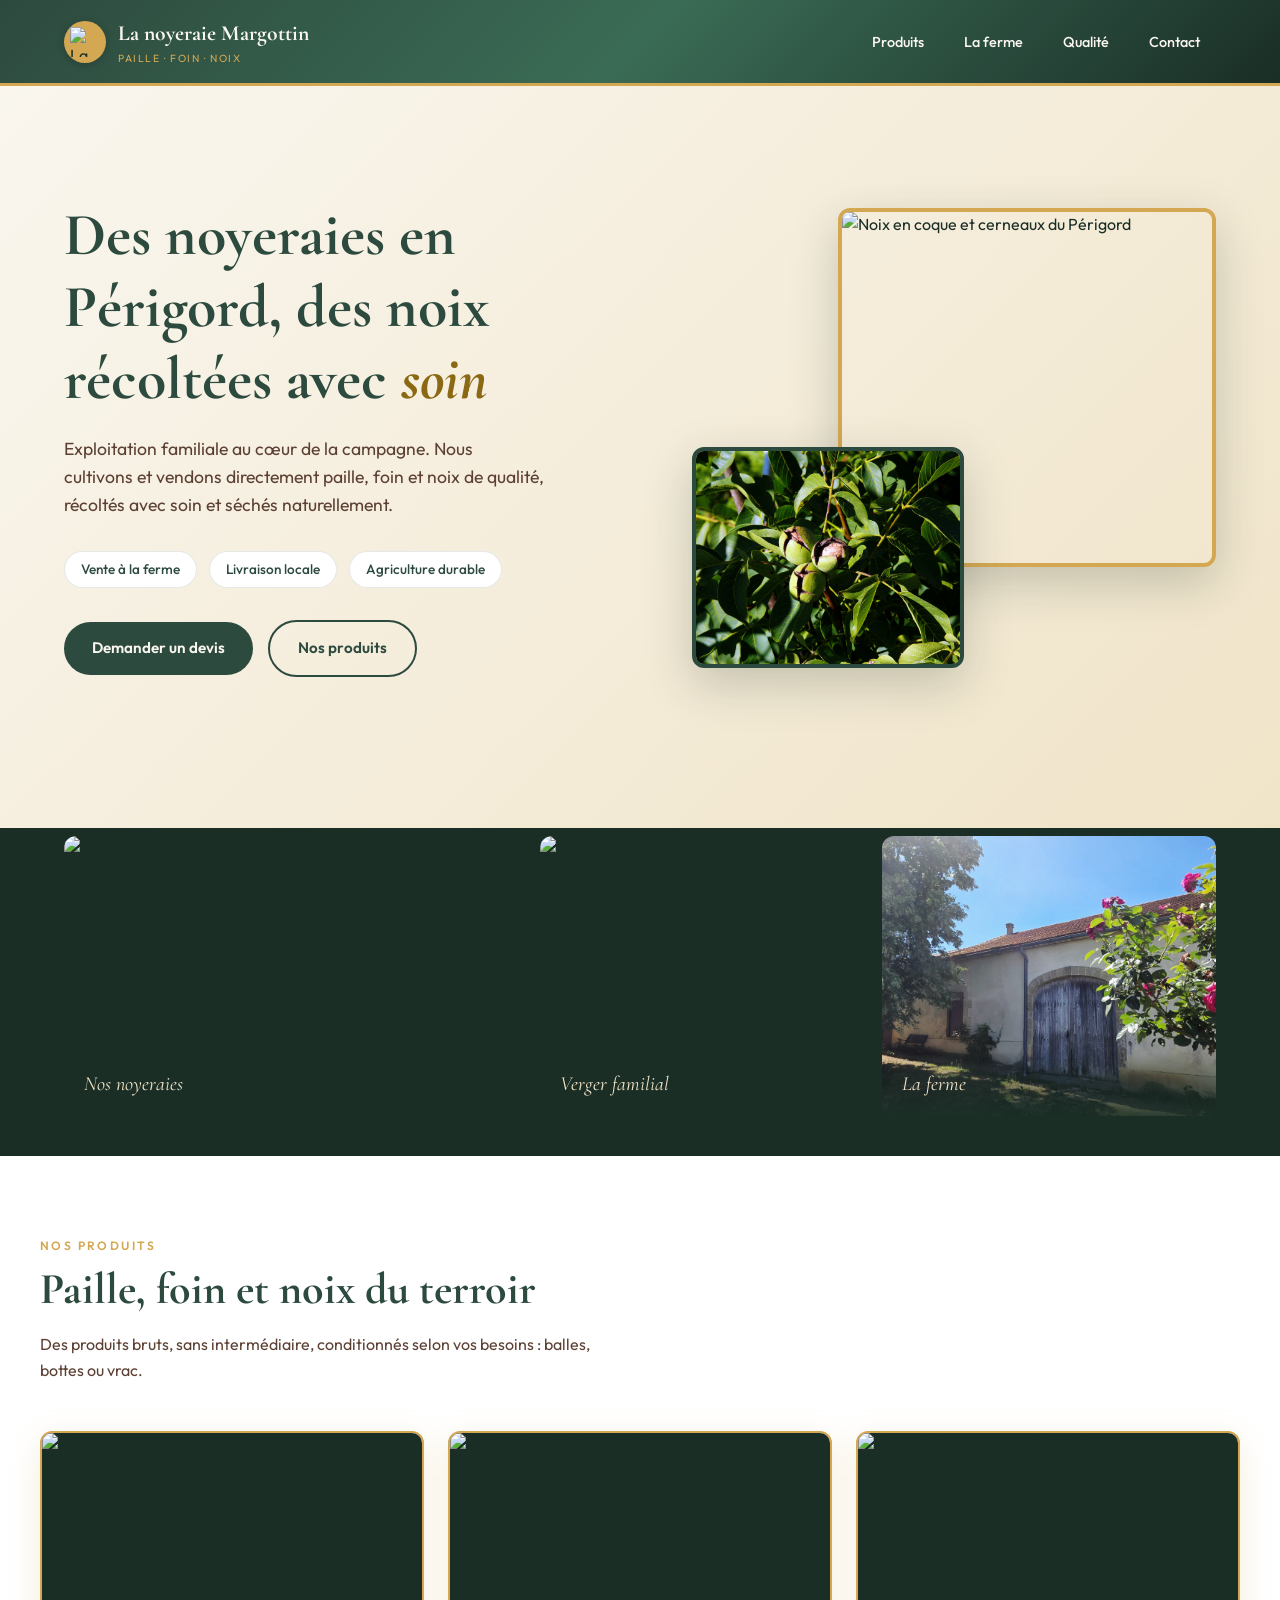
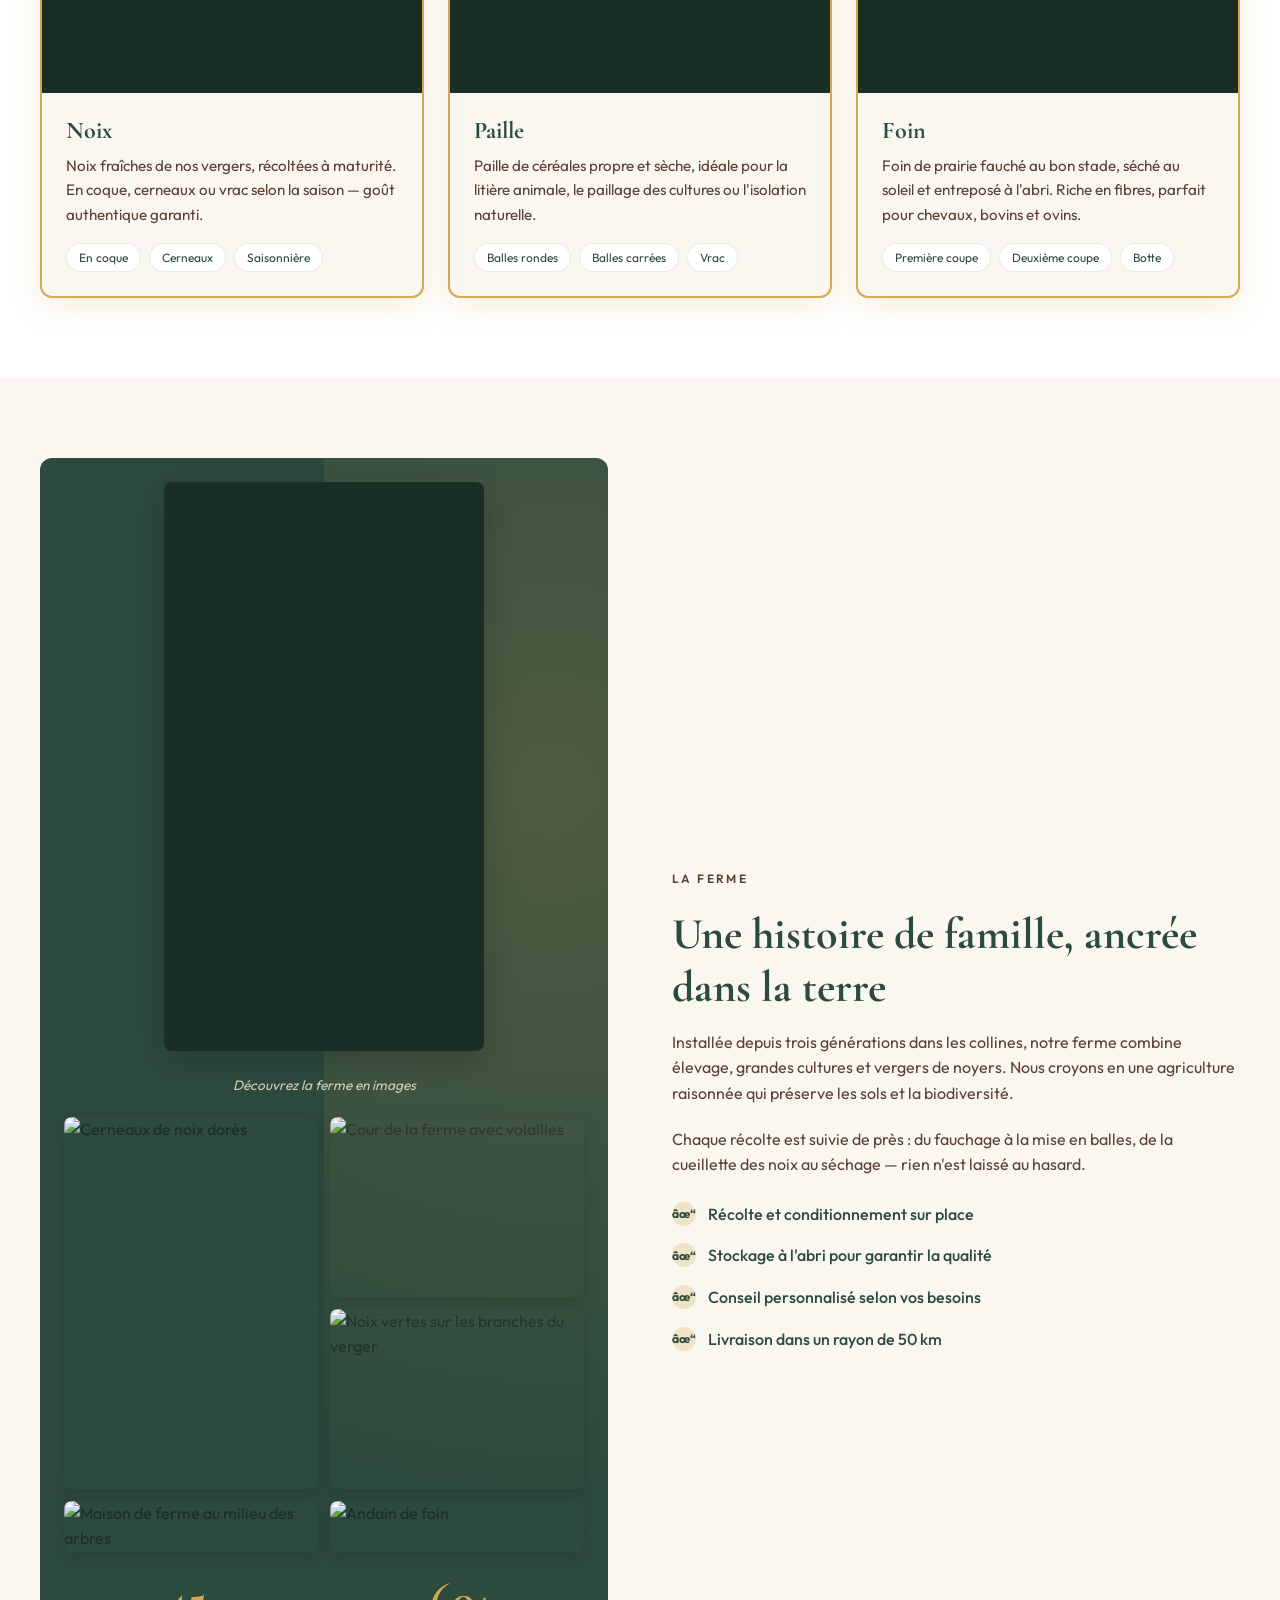
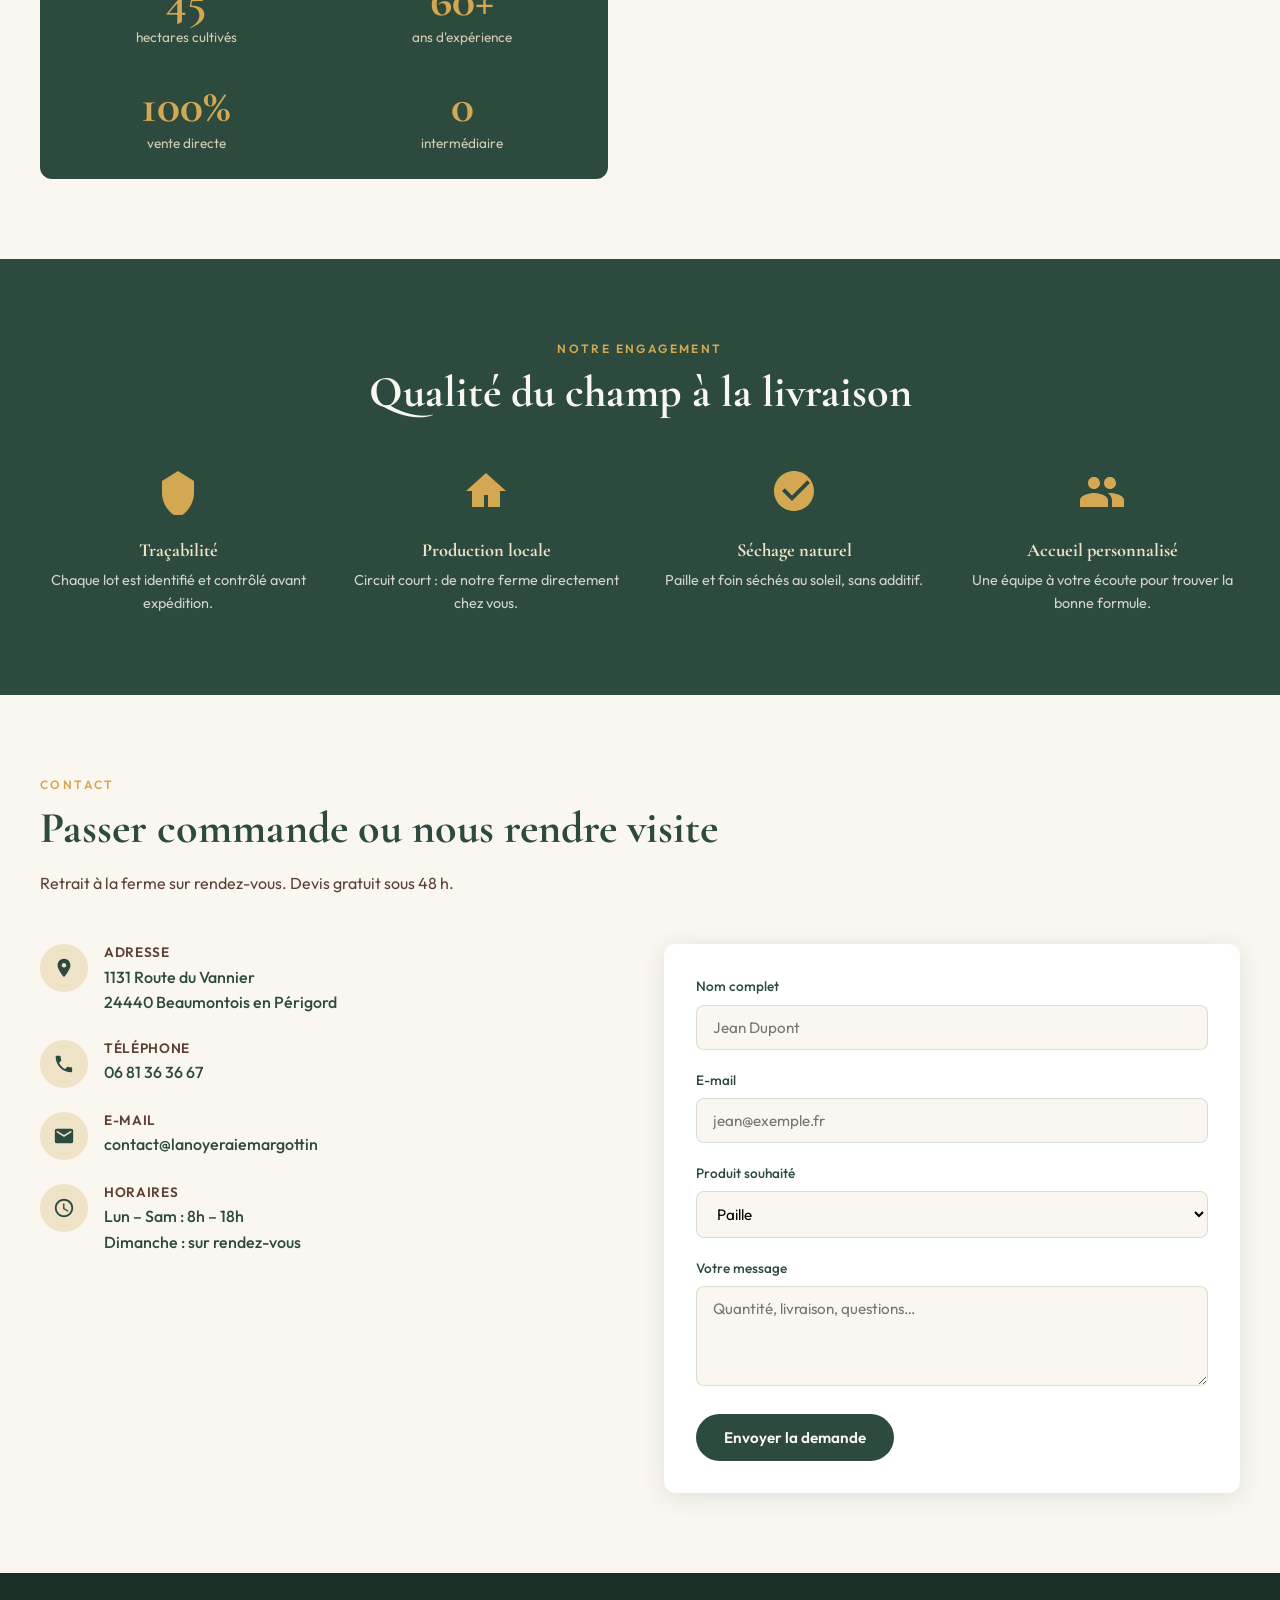
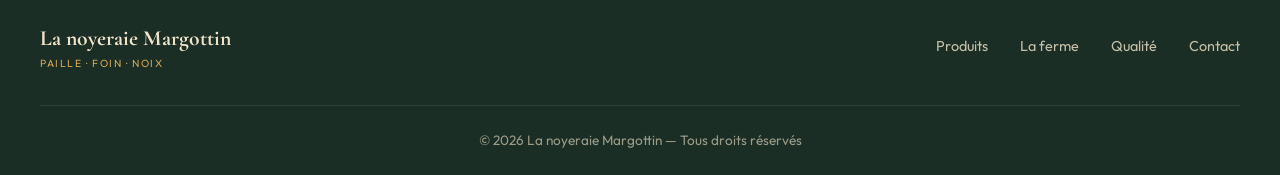
==== index.html @ 9896936b "Refactor image source paths in index.html Updated image source paths to remove 'image/' prefix." ====
<!DOCTYPE html>
<html lang="fr">
<head>
  <meta charset="UTF-8">
  <meta name="viewport" content="width=device-width, initial-scale=1.0">
  <meta name="description" content="La noyeraie Margottin — paille, foin et noix de qualité. Vente directe à la ferme, livraison possible.">
  <meta name="google-site-verification" content="3qFea09Dxal60jvv0fq0EySskuEB0Y3A4jam7zZIUs8" />
  <title>La noyeraie Margottin — Paille, Foin & Noix</title>
  <link rel="preconnect" href="https://fonts.googleapis.com">
  <link rel="preconnect" href="https://fonts.gstatic.com" crossorigin>
  <link href="https://fonts.googleapis.com/css2?family=Cormorant+Garamond:ital,wght@0,500;0,700;1,500&family=Outfit:wght@300;400;500;600&display=swap" rel="stylesheet">
  <link rel="stylesheet" href="styles.css">
</head>
<body>

  <header id="header">
    <div class="header-inner">
      <a href="#" class="logo">
        <div class="logo-icon">
          <img src="image/logo-icon.png" alt="La noyeraie Margottin" width="30" height="30">
        </div>
        <div class="logo-text">
          La noyeraie Margottin
          <span>Paille · Foin · Noix</span>
        </div>
      </a>
      <nav>
        <button class="nav-toggle" aria-label="Menu" id="navToggle">
          <span></span><span></span><span></span>
        </button>
        <ul id="navMenu">
          <li><a href="#produits">Produits</a></li>
          <li><a href="#ferme">La ferme</a></li>
          <li><a href="#qualite">Qualité</a></li>
          <li><a href="#contact">Contact</a></li>
        </ul>
      </nav>
    </div>
  </header>

  <section class="hero">
    <div class="hero-inner">
      <div class="hero-content">
        <h1>Des noyeraies en Périgord, des noix récoltées avec <em>soin</em></h1>
        <p>Exploitation familiale au cœur de la campagne. Nous cultivons et vendons directement paille, foin et noix de qualité, récoltés avec soin et séchés naturellement.</p>
        <div class="hero-badges">
          <span class="badge">Vente à la ferme</span>
          <span class="badge">Livraison locale</span>
          <span class="badge">Agriculture durable</span>
        </div>
        <div>
          <a href="#contact" class="btn btn-primary">Demander un devis</a>
          <a href="#produits" class="btn btn-outline">Nos produits</a>
        </div>
      </div>
      <div class="hero-photos">
        <figure class="hero-photo hero-photo-main">
          <img src="image/noix 2.jpg" alt="Noix en coque et cerneaux du Périgord">
        </figure>
        <figure class="hero-photo hero-photo-secondary">
          <img src="arbre noyer.jpg" alt="Noix mûrissant sur le noyer">
        </figure>
      </div>
    </div>
  </section>

  <section class="showcase-band" aria-label="Aperçu de la ferme">
    <div class="showcase-inner">
      <figure class="showcase-item showcase-item--large">
        <img src="Noyeraie.jpg" alt="Rangées de noyers en plein soleil" loading="lazy">
        <figcaption>Nos noyeraies</figcaption>
      </figure>
      <figure class="showcase-item">
        <img src="image/arbre noyer 2.jpg" alt="Noix vertes sur les branches" loading="lazy">
        <figcaption>Verger familial</figcaption>
      </figure>
      <figure class="showcase-item">
        <img src="ferme1.jpg" alt="Bâtiment de la ferme avec rosiers" loading="lazy">
        <figcaption>La ferme</figcaption>
      </figure>
    </div>
  </section>

  <section class="products" id="produits">
    <div class="section-inner">
      <p class="section-label">Nos produits</p>
      <h2 class="section-title">Paille, foin et noix du terroir</h2>
      <p class="section-desc">Des produits bruts, sans intermédiaire, conditionnés selon vos besoins : balles, bottes ou vrac.</p>

      <div class="products-grid">
        <article class="product-card">
          <div class="product-img noix">
            <img src="image/noix 2.jpg" alt="Noix en coque et cerneaux frais">
          </div>
          <div class="product-body">
            <h3>Noix</h3>
            <p>Noix fraîches de nos vergers, récoltées à maturité. En coque, cerneaux ou vrac selon la saison — goût authentique garanti.</p>
            <div class="product-tags">
              <span>En coque</span>
              <span>Cerneaux</span>
              <span>Saisonnière</span>
            </div>
          </div>
        </article>

        <article class="product-card">
          <div class="product-img paille">
            <img src="image/Paille.jpg" alt="Balles de paille de qualité">
          </div>
          <div class="product-body">
            <h3>Paille</h3>
            <p>Paille de céréales propre et sèche, idéale pour la litière animale, le paillage des cultures ou l'isolation naturelle.</p>
            <div class="product-tags">
              <span>Balles rondes</span>
              <span>Balles carrées</span>
              <span>Vrac</span>
            </div>
          </div>
        </article>

        <article class="product-card">
          <div class="product-img foin">
            <img src="image/Foin.jpg" alt="Botte de foin entreposée à la ferme">
          </div>
          <div class="product-body">
            <h3>Foin</h3>
            <p>Foin de prairie fauché au bon stade, séché au soleil et entreposé à l'abri. Riche en fibres, parfait pour chevaux, bovins et ovins.</p>
            <div class="product-tags">
              <span>Première coupe</span>
              <span>Deuxième coupe</span>
              <span>Botte</span>
            </div>
          </div>
        </article>
      </div>
    </div>
  </section>

  <section id="ferme">
    <div class="section-inner">
      <div class="about-grid">
        <div class="about-visual">
          <div class="video-container video-container--short">
            <iframe src="https://www.youtube.com/embed/3t5bYQdpp4o"
              title="La noyeraie Margottin — vidéo de la ferme"
              allow="accelerometer; autoplay; clipboard-write; encrypted-media; gyroscope; picture-in-picture; web-share"
              referrerpolicy="strict-origin-when-cross-origin"
              allowfullscreen></iframe>
          </div>
          <p class="video-caption">Découvrez la ferme en images</p>
          <div class="photo-gallery">
            <img src="image/noix.jpg" alt="Cerneaux de noix dorés" loading="lazy">
            <img src="image/ferme.jpg" alt="Cour de la ferme avec volailles" loading="lazy">
            <img src="image/arbre noyer 2.jpg" alt="Noix vertes sur les branches du verger" loading="lazy">
            <img src="image/ferme3.jpg" alt="Maison de ferme au milieu des arbres" loading="lazy">
            <img src="image/andain foin.jpg" alt="Andain de foin" loading="lazy">
          </div>
          <div class="about-stats">
            <div class="stat">
              <strong>45</strong>
              <span>hectares cultivés</span>
            </div>
            <div class="stat">
              <strong>60+</strong>
              <span>ans d'expérience</span>
            </div>
            <div class="stat">
              <strong>100%</strong>
              <span>vente directe</span>
            </div>
            <div class="stat">
              <strong>0</strong>
              <span>intermédiaire</span>
            </div>
          </div>
        </div>
        <div class="about-text">
          <p class="section-label">La ferme</p>
          <h2 class="section-title">Une histoire de famille, ancrée dans la terre</h2>
          <p>Installée depuis trois générations dans les collines, notre ferme combine élevage, grandes cultures et vergers de noyers. Nous croyons en une agriculture raisonnée qui préserve les sols et la biodiversité.</p>
          <p>Chaque récolte est suivie de près : du fauchage à la mise en balles, de la cueillette des noix au séchage — rien n'est laissé au hasard.</p>
          <ul class="about-list">
            <li>Récolte et conditionnement sur place</li>
            <li>Stockage à l'abri pour garantir la qualité</li>
            <li>Conseil personnalisé selon vos besoins</li>
            <li>Livraison dans un rayon de 50 km</li>
          </ul>
        </div>
      </div>
    </div>
  </section>

  <section class="quality" id="qualite">
    <div class="section-inner">
      <p class="section-label">Notre engagement</p>
      <h2 class="section-title">Qualité du champ à la livraison</h2>
      <div class="quality-grid">
        <div class="quality-item">
          <svg viewBox="0 0 24 24"><path d="M12 2L4 7v6c0 5.5 3.8 10.7 8 12 4.2-1.3 8-6.5 8-12V7l-8-5z"/></svg>
          <h3>Traçabilité</h3>
          <p>Chaque lot est identifié et contrôlé avant expédition.</p>
        </div>
        <div class="quality-item">
          <svg viewBox="0 0 24 24"><path d="M12 3L2 12h3v8h6v-6h2v6h6v-8h3L12 3z"/></svg>
          <h3>Production locale</h3>
          <p>Circuit court : de notre ferme directement chez vous.</p>
        </div>
        <div class="quality-item">
          <svg viewBox="0 0 24 24"><path d="M12 2C6.5 2 2 6.5 2 12s4.5 10 10 10 10-4.5 10-10S17.5 2 12 2zm-1 15l-5-5 1.4-1.4L11 14.2l7.6-7.6L20 8l-9 9z"/></svg>
          <h3>Séchage naturel</h3>
          <p>Paille et foin séchés au soleil, sans additif.</p>
        </div>
        <div class="quality-item">
          <svg viewBox="0 0 24 24"><path d="M16 11c1.7 0 3-1.3 3-3S17.7 5 16 5s-3 1.3-3 3 1.3 3 3 3zm-8 0c1.7 0 3-1.3 3-3S9.7 5 8 5 5 6.3 5 8s1.3 3 3 3zm0 2c-2.3 0-7 1.2-7 3.5V20h14v-3.5C15 14.2 10.3 13 8 13zm8 0c-.3 0-.6 0-1 .1 1.2.9 2 2.1 2 3.4V20h6v-3.5C23 14.2 18.7 13 16 13z"/></svg>
          <h3>Accueil personnalisé</h3>
          <p>Une équipe à votre écoute pour trouver la bonne formule.</p>
        </div>
      </div>
    </div>
  </section>

  <section id="contact">
    <div class="section-inner">
      <p class="section-label">Contact</p>
      <h2 class="section-title">Passer commande ou nous rendre visite</h2>
      <p class="section-desc">Retrait à la ferme sur rendez-vous. Devis gratuit sous 48 h.</p>

      <div class="contact-grid">
        <div class="contact-info">
          <div class="contact-item">
            <div class="contact-icon">
              <svg viewBox="0 0 24 24"><path d="M12 2C8.1 2 5 5.1 5 9c0 5.2 7 13 7 13s7-7.8 7-13c0-3.9-3.1-7-7-7zm0 9.5c-1.4 0-2.5-1.1-2.5-2.5S10.6 6.5 12 6.5s2.5 1.1 2.5 2.5S13.4 11.5 12 11.5z"/></svg>
            </div>
            <div>
              <h3>Adresse</h3>
              <p>1131 Route du Vannier<br>24440 Beaumontois en Périgord</p>
            </div>
          </div>
          <div class="contact-item">
            <div class="contact-icon">
              <svg viewBox="0 0 24 24"><path d="M6.6 10.8c1.4 2.8 3.8 5.1 6.6 6.6l2.2-2.2c.3-.3.7-.4 1-.2 1.1.4 2.3.6 3.5.6.6 0 1 .4 1 1V20c0 .6-.4 1-1 1-9.4 0-17-7.6-17-17 0-.6.4-1 1-1h3.5c.6 0 1 .4 1 1 0 1.2.2 2.4.6 3.5.1.3 0 .7-.2 1L6.6 10.8z"/></svg>
            </div>
            <div>
              <h3>Téléphone</h3>
              <p><a href="tel:0681363667">06 81 36 36 67</a></p>
            </div>
          </div>
          <div class="contact-item">
            <div class="contact-icon">
              <svg viewBox="0 0 24 24"><path d="M20 4H4c-1.1 0-2 .9-2 2v12c0 1.1.9 2 2 2h16c1.1 0 2-.9 2-2V6c0-1.1-.9-2-2-2zm0 4l-8 5-8-5V6l8 5 8-5v2z"/></svg>
            </div>
            <div>
              <h3>E-mail</h3>
              <p><a href="mailto:contact@lanoyeraiemargottin">contact@lanoyeraiemargottin</a></p>
            </div>
          </div>
          <div class="contact-item">
            <div class="contact-icon">
              <svg viewBox="0 0 24 24"><path d="M11.99 2C6.47 2 2 6.48 2 12s4.47 10 9.99 10C17.52 22 22 17.52 22 12S17.52 2 11.99 2zM12 20c-4.42 0-8-3.58-8-8s3.58-8 8-8 8 3.58 8 8-3.58 8-8 8zm.5-13H11v6l5.2 3.2.8-1.3-4.5-2.7V7z"/></svg>
            </div>
            <div>
              <h3>Horaires</h3>
              <p>Lun – Sam : 8h – 18h<br>Dimanche : sur rendez-vous</p>
            </div>
          </div>
        </div>

        <form class="contact-form" id="contactForm">
          <div class="form-group">
            <label for="name">Nom complet</label>
            <input type="text" id="name" name="name" required placeholder="Jean Dupont">
          </div>
          <div class="form-group">
            <label for="email">E-mail</label>
            <input type="email" id="email" name="email" required placeholder="jean@exemple.fr">
          </div>
          <div class="form-group">
            <label for="product">Produit souhaité</label>
            <select id="product" name="product">
              <option value="paille">Paille</option>
              <option value="foin">Foin</option>
              <option value="noix">Noix</option>
              <option value="mixte">Plusieurs produits</option>
            </select>
          </div>
          <div class="form-group">
            <label for="message">Votre message</label>
            <textarea id="message" name="message" required placeholder="Quantité, livraison, questions…"></textarea>
          </div>
          <button type="submit" class="btn btn-primary">Envoyer la demande</button>
        </form>
      </div>
    </div>
  </section>

  <footer>
    <div class="footer-inner">
      <div class="footer-brand">
        <div class="logo-text">
          La noyeraie Margottin
          <span>Paille · Foin · Noix</span>
        </div>
      </div>
      <div class="footer-links">
        <a href="#produits">Produits</a>
        <a href="#ferme">La ferme</a>
        <a href="#qualite">Qualité</a>
        <a href="#contact">Contact</a>
      </div>
    </div>
    <div class="footer-bottom">
      © 2026 La noyeraie Margottin — Tous droits réservés
    </div>
  </footer>

  <script src="java.js"></script>
</body>
</html>
---- styles.css ----
﻿:root {
  --wheat: #d4a853;
  --wheat-light: #f0e4c8;
  --forest: #2d4a3e;
  --forest-dark: #1a2e26;
  --cream: #faf7f0;
  --brown: #5c4033;
  --brown-light: #8b6914;
  --white: #ffffff;
  --shadow: 0 4px 24px rgba(45, 74, 62, 0.12);
  --radius: 12px;
}

*, *::before, *::after {
  box-sizing: border-box;
  margin: 0;
  padding: 0;
}

html {
  scroll-behavior: smooth;
}

body {
  font-family: 'Outfit', sans-serif;
  font-weight: 400;
  color: var(--forest-dark);
  background: var(--cream);
  line-height: 1.6;
}

h1, h2, h3 {
  font-family: 'Cormorant Garamond', serif;
  font-weight: 700;
  line-height: 1.2;
}

a {
  color: inherit;
  text-decoration: none;
}

img {
  max-width: 100%;
  display: block;
}

/* Header */
header {
  position: fixed;
  top: 0;
  left: 0;
  right: 0;
  z-index: 100;
  background: linear-gradient(135deg, var(--forest) 0%, #3a6b55 50%, var(--forest-dark) 100%);
  border-bottom: 3px solid var(--wheat);
  transition: box-shadow 0.3s;
}

header.scrolled {
  box-shadow: 0 4px 24px rgba(0, 0, 0, 0.25);
}

.header-inner {
  max-width: 1200px;
  margin: 0 auto;
  padding: 1rem 1.5rem;
  display: flex;
  align-items: center;
  justify-content: space-between;
}

.logo {
  display: flex;
  align-items: center;
  gap: 0.75rem;
}

.logo-icon {
  width: 42px;
  height: 42px;
  background: var(--wheat);
  border-radius: 50%;
  display: flex;
  align-items: center;
  justify-content: center;
  box-shadow: 0 2px 8px rgba(0, 0, 0, 0.2);
}

.logo-icon img {
  width: 30px;
  height: 30px;
  object-fit: contain;
  object-position: center;
  display: block;
  margin: 0 auto;
}

.logo-text {
  font-family: 'Cormorant Garamond', serif;
  font-size: 1.35rem;
  font-weight: 700;
  color: var(--cream);
}

.logo-text span {
  display: block;
  font-family: 'Outfit', sans-serif;
  font-size: 0.65rem;
  font-weight: 400;
  letter-spacing: 0.15em;
  text-transform: uppercase;
  color: var(--wheat);
}

nav ul {
  display: flex;
  list-style: none;
  gap: 0.5rem;
}

nav a {
  font-size: 0.9rem;
  font-weight: 500;
  color: var(--cream);
  padding: 0.5rem 1rem;
  border-radius: 100px;
  transition: background 0.2s, color 0.2s;
}

nav a:hover {
  background: rgba(212, 168, 83, 0.25);
  color: var(--wheat-light);
}

.nav-toggle {
  display: none;
  background: none;
  border: none;
  cursor: pointer;
  padding: 0.5rem;
}

.nav-toggle span {
  display: block;
  width: 24px;
  height: 2px;
  background: var(--wheat-light);
  margin: 5px 0;
  transition: 0.3s;
}

/* Hero */
.hero {
  position: relative;
  min-height: 92vh;
  display: flex;
  align-items: center;
  background: linear-gradient(135deg, var(--cream) 0%, var(--wheat-light) 100%);
}

.hero-inner {
  position: relative;
  z-index: 1;
  width: 100%;
  max-width: 1200px;
  margin: 0 auto;
  padding: 7rem 1.5rem 4rem;
  display: grid;
  grid-template-columns: 1.05fr 0.95fr;
  gap: 3rem;
  align-items: center;
}

.hero-content h1 {
  font-size: clamp(2.5rem, 5vw, 3.75rem);
  color: var(--forest);
  margin-bottom: 1.25rem;
}

.hero-content h1 em {
  font-style: italic;
  color: var(--brown-light);
}

.hero-content p {
  font-size: 1.1rem;
  color: var(--brown);
  max-width: 480px;
  margin-bottom: 2rem;
}

.hero-badges {
  display: flex;
  flex-wrap: wrap;
  gap: 0.75rem;
  margin-bottom: 2rem;
}

.badge {
  background: var(--white);
  border: 1px solid rgba(45, 74, 62, 0.12);
  padding: 0.4rem 1rem;
  border-radius: 100px;
  font-size: 0.85rem;
  font-weight: 500;
  color: var(--forest);
}

.btn {
  display: inline-flex;
  align-items: center;
  gap: 0.5rem;
  padding: 0.9rem 1.75rem;
  border-radius: 100px;
  font-family: 'Outfit', sans-serif;
  font-size: 0.95rem;
  font-weight: 600;
  cursor: pointer;
  border: none;
  transition: transform 0.2s, box-shadow 0.2s;
}

.btn-primary {
  background: var(--forest);
  color: var(--cream);
}

.btn-primary:hover {
  transform: translateY(-2px);
  box-shadow: 0 8px 24px rgba(45, 74, 62, 0.25);
}

.btn-outline {
  background: transparent;
  color: var(--forest);
  border: 2px solid var(--forest);
  margin-left: 0.75rem;
}

.btn-outline:hover {
  background: var(--forest);
  color: var(--cream);
}

.hero-photos {
  position: relative;
  height: 460px;
}

.hero-photo {
  position: absolute;
  margin: 0;
  border-radius: var(--radius);
  overflow: hidden;
  box-shadow: 0 16px 48px rgba(26, 46, 38, 0.22);
}

.hero-photo img {
  width: 100%;
  height: 100%;
  object-fit: cover;
  display: block;
}

.hero-photo-main {
  width: 72%;
  height: 78%;
  top: 0;
  right: 0;
  border: 4px solid var(--wheat);
}

.hero-photo-secondary {
  width: 52%;
  height: 48%;
  bottom: 0;
  left: 0;
  border: 4px solid var(--forest);
}

/* Showcase band */
.showcase-band {
  background: var(--forest-dark);
  padding: 0;
}

.showcase-inner {
  max-width: 1200px;
  margin: 0 auto;
  display: grid;
  grid-template-columns: 1.4fr 1fr 1fr;
  gap: 0.5rem;
  padding: 0.5rem 1.5rem 2.5rem;
}

.showcase-item {
  position: relative;
  margin: 0;
  border-radius: var(--radius);
  overflow: hidden;
  min-height: 220px;
}

.showcase-item img {
  width: 100%;
  height: 100%;
  min-height: 220px;
  object-fit: cover;
  display: block;
  transition: transform 0.5s;
}

.showcase-item:hover img {
  transform: scale(1.06);
}

.showcase-item figcaption {
  position: absolute;
  left: 0;
  right: 0;
  bottom: 0;
  padding: 1rem 1.25rem;
  background: linear-gradient(to top, rgba(26, 46, 38, 0.9), transparent);
  color: var(--wheat-light);
  font-family: 'Cormorant Garamond', serif;
  font-size: 1.25rem;
  font-style: italic;
}

.showcase-item--large {
  min-height: 280px;
}

.showcase-item--large img {
  min-height: 280px;
}

/* Sections */
section {
  padding: 5rem 1.5rem;
}

.section-inner {
  max-width: 1200px;
  margin: 0 auto;
}

.section-label {
  font-size: 0.75rem;
  font-weight: 600;
  letter-spacing: 0.2em;
  text-transform: uppercase;
  color: var(--wheat);
  margin-bottom: 0.5rem;
}

.section-title {
  font-size: clamp(2rem, 4vw, 2.75rem);
  color: var(--forest);
  margin-bottom: 1rem;
}

.section-desc {
  color: var(--brown);
  max-width: 560px;
  margin-bottom: 3rem;
}

/* Products */
.products {
  background: var(--white);
}

.products-grid {
  display: grid;
  grid-template-columns: repeat(3, 1fr);
  gap: 1.5rem;
}

.product-card {
  background: var(--cream);
  border-radius: var(--radius);
  overflow: hidden;
  transition: transform 0.3s, box-shadow 0.3s;
  border: 2px solid var(--wheat);
  box-shadow: 0 8px 32px rgba(212, 168, 83, 0.2);
  display: flex;
  flex-direction: column;
}

.product-card:hover {
  transform: translateY(-6px);
  box-shadow: 0 12px 36px rgba(212, 168, 83, 0.28);
}

.product-img {
  height: 260px;
  flex-shrink: 0;
  position: relative;
  overflow: hidden;
  background: var(--forest-dark);
}

.product-img img {
  width: 100%;
  height: 100%;
  object-fit: cover;
  transition: transform 0.4s;
}

.product-card:hover .product-img img {
  transform: scale(1.06);
}

.product-img.noix img {
  object-position: center;
}

.product-body {
  padding: 1.5rem;
  flex: 1;
  display: flex;
  flex-direction: column;
}

.product-body h3 {
  font-size: 1.5rem;
  color: var(--forest);
  margin-bottom: 0.5rem;
}

.product-body p {
  font-size: 0.95rem;
  color: var(--brown);
  margin-bottom: 1rem;
  flex: 1;
}

.product-tags {
  display: flex;
  flex-wrap: wrap;
  gap: 0.5rem;
  margin-top: auto;
}

.product-tags span {
  font-size: 0.75rem;
  background: var(--white);
  padding: 0.25rem 0.75rem;
  border-radius: 100px;
  color: var(--forest);
  border: 1px solid rgba(45, 74, 62, 0.1);
}

/* About */
.about-grid {
  display: grid;
  grid-template-columns: 1fr 1fr;
  gap: 4rem;
  align-items: center;
}

.about-visual {
  background: var(--forest);
  border-radius: var(--radius);
  padding: 1.5rem;
  position: relative;
  overflow: hidden;
}

.video-container {
  position: relative;
  border-radius: calc(var(--radius) - 4px);
  overflow: hidden;
  aspect-ratio: 16 / 9;
  background: var(--forest-dark);
  margin-bottom: 1.5rem;
  box-shadow: 0 8px 32px rgba(0, 0, 0, 0.2);
}

.video-container--short {
  aspect-ratio: 9 / 16;
  max-width: 320px;
  margin-left: auto;
  margin-right: auto;
}

.video-container video,
.video-container iframe {
  width: 100%;
  height: 100%;
  display: block;
  border: none;
  object-fit: cover;
}

.video-caption {
  font-size: 0.85rem;
  color: var(--wheat-light);
  opacity: 0.85;
  text-align: center;
  margin-bottom: 1.25rem;
  font-style: italic;
}

.photo-gallery {
  display: grid;
  grid-template-columns: repeat(2, 1fr);
  grid-template-rows: 180px 180px;
  gap: 0.75rem;
  margin-bottom: 1.5rem;
}

.photo-gallery img {
  width: 100%;
  height: 100%;
  object-fit: cover;
  border-radius: calc(var(--radius) - 4px);
  box-shadow: 0 4px 16px rgba(0, 0, 0, 0.15);
  transition: transform 0.4s, box-shadow 0.4s;
}

.photo-gallery img:hover {
  transform: scale(1.03);
  box-shadow: 0 8px 24px rgba(0, 0, 0, 0.25);
}

.photo-gallery img:first-child {
  grid-row: span 2;
  height: 100%;
}

.about-visual::before {
  content: '';
  position: absolute;
  top: -50%;
  right: -30%;
  width: 80%;
  height: 150%;
  background: radial-gradient(circle, rgba(212, 168, 83, 0.2) 0%, transparent 70%);
}

.about-stats {
  display: grid;
  grid-template-columns: 1fr 1fr;
  gap: 2rem;
  position: relative;
}

.stat {
  text-align: center;
}

.stat strong {
  display: block;
  font-family: 'Cormorant Garamond', serif;
  font-size: 3rem;
  color: var(--wheat);
  line-height: 1;
}

.stat span {
  font-size: 0.85rem;
  color: var(--wheat-light);
  opacity: 0.85;
}

.about-text p {
  color: var(--brown);
  margin-bottom: 1.25rem;
}

.about-list {
  list-style: none;
  margin-top: 1.5rem;
}

.about-list li {
  display: flex;
  align-items: flex-start;
  gap: 0.75rem;
  margin-bottom: 1rem;
  color: var(--forest);
  font-weight: 500;
}

.about-list li::before {
  content: 'âœ“';
  flex-shrink: 0;
  width: 24px;
  height: 24px;
  background: var(--wheat-light);
  color: var(--forest);
  border-radius: 50%;
  display: flex;
  align-items: center;
  justify-content: center;
  font-size: 0.75rem;
  font-weight: 700;
}

/* Quality band */
.quality {
  background: var(--forest);
  color: var(--cream);
  text-align: center;
}

.quality .section-label {
  color: var(--wheat);
}

.quality .section-title {
  color: var(--cream);
}

.quality-grid {
  display: grid;
  grid-template-columns: repeat(4, 1fr);
  gap: 2rem;
  margin-top: 3rem;
}

.quality-item svg {
  width: 48px;
  height: 48px;
  fill: var(--wheat);
  margin-bottom: 1rem;
}

.quality-item h3 {
  font-size: 1.15rem;
  color: var(--wheat-light);
  margin-bottom: 0.5rem;
}

.quality-item p {
  font-size: 0.9rem;
  opacity: 0.8;
}

/* Contact */
.contact-grid {
  display: grid;
  grid-template-columns: 1fr 1fr;
  gap: 3rem;
}

.contact-info {
  display: flex;
  flex-direction: column;
  gap: 1.5rem;
}

.contact-item {
  display: flex;
  gap: 1rem;
  align-items: flex-start;
}

.contact-icon {
  width: 48px;
  height: 48px;
  background: var(--wheat-light);
  border-radius: 50%;
  display: flex;
  align-items: center;
  justify-content: center;
  flex-shrink: 0;
}

.contact-icon svg {
  width: 22px;
  height: 22px;
  fill: var(--forest);
}

.contact-item h3 {
  font-family: 'Outfit', sans-serif;
  font-size: 0.85rem;
  font-weight: 600;
  text-transform: uppercase;
  letter-spacing: 0.05em;
  color: var(--brown);
  margin-bottom: 0.25rem;
}

.contact-item p {
  color: var(--forest);
  font-weight: 500;
}

.contact-form {
  background: var(--white);
  padding: 2rem;
  border-radius: var(--radius);
  box-shadow: var(--shadow);
}

.form-group {
  margin-bottom: 1.25rem;
}

.form-group label {
  display: block;
  font-size: 0.85rem;
  font-weight: 500;
  color: var(--forest);
  margin-bottom: 0.4rem;
}

.form-group input,
.form-group select,
.form-group textarea {
  width: 100%;
  padding: 0.75rem 1rem;
  border: 1px solid rgba(45, 74, 62, 0.15);
  border-radius: 8px;
  font-family: 'Outfit', sans-serif;
  font-size: 0.95rem;
  background: var(--cream);
  transition: border-color 0.2s;
}

.form-group input:focus,
.form-group select:focus,
.form-group textarea:focus {
  outline: none;
  border-color: var(--forest);
}

.form-group textarea {
  resize: vertical;
  min-height: 100px;
}

/* Footer */
footer {
  background: var(--forest-dark);
  color: var(--wheat-light);
  padding: 3rem 1.5rem 1.5rem;
}

.footer-inner {
  max-width: 1200px;
  margin: 0 auto;
  display: flex;
  justify-content: space-between;
  align-items: center;
  flex-wrap: wrap;
  gap: 1.5rem;
  padding-bottom: 2rem;
  border-bottom: 1px solid rgba(240, 228, 200, 0.1);
}

.footer-brand .logo-text {
  color: var(--wheat-light);
}

.footer-links {
  display: flex;
  gap: 2rem;
}

.footer-links a {
  font-size: 0.9rem;
  opacity: 0.8;
  transition: opacity 0.2s;
}

.footer-links a:hover {
  opacity: 1;
}

.footer-bottom {
  max-width: 1200px;
  margin: 0 auto;
  padding-top: 1.5rem;
  text-align: center;
  font-size: 0.85rem;
  opacity: 0.6;
}

/* Responsive */
@media (max-width: 900px) {
  .hero {
    min-height: auto;
  }

  .hero-inner {
    grid-template-columns: 1fr;
    padding-top: 6rem;
  }

  .hero-photos {
    height: 340px;
    order: -1;
  }

  .showcase-inner {
    grid-template-columns: 1fr;
    padding-bottom: 2rem;
  }

  .showcase-item,
  .showcase-item img,
  .showcase-item--large,
  .showcase-item--large img {
    min-height: 200px;
  }

  .products-grid,
  .about-grid,
  .contact-grid,
  .quality-grid {
    grid-template-columns: 1fr;
  }

  .about-visual {
    order: -1;
  }

  nav ul {
    display: none;
    position: absolute;
    top: 100%;
    left: 0;
    right: 0;
    flex-direction: column;
    background: linear-gradient(180deg, var(--forest-dark) 0%, var(--forest) 100%);
    padding: 1.5rem;
    gap: 0.5rem;
    border-bottom: 3px solid var(--wheat);
    box-shadow: 0 8px 24px rgba(0, 0, 0, 0.25);
  }

  nav ul.open {
    display: flex;
  }

  .nav-toggle {
    display: block;
  }

  .btn-outline {
    margin-left: 0;
    margin-top: 0.75rem;
  }

  .hero-badges + div {
    display: flex;
    flex-direction: column;
    align-items: flex-start;
  }
}

@media (max-width: 600px) {
  .about-stats {
    grid-template-columns: 1fr;
  }

  .photo-gallery {
    grid-template-rows: 160px 160px 160px;
  }

  .photo-gallery img:first-child {
    grid-row: span 1;
    grid-column: span 2;
  }

  .footer-inner {
    flex-direction: column;
    text-align: center;
  }
}
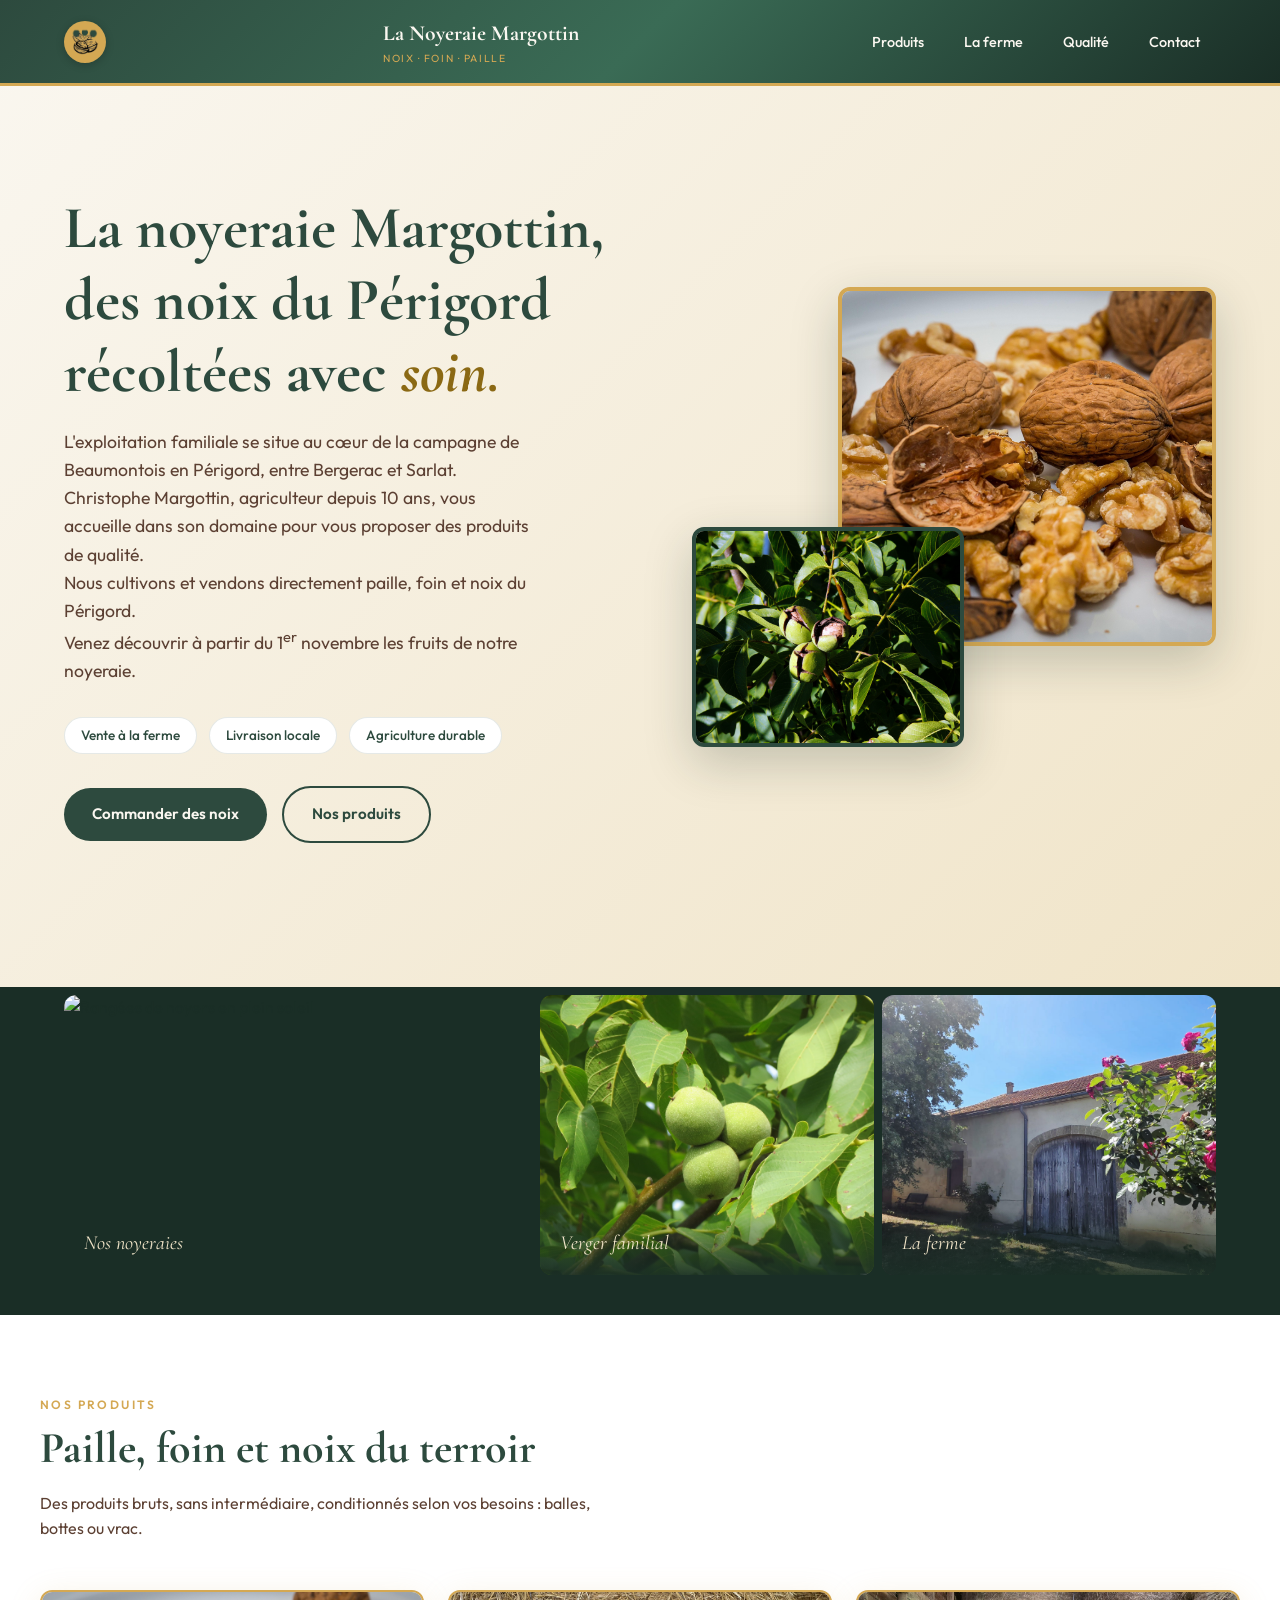
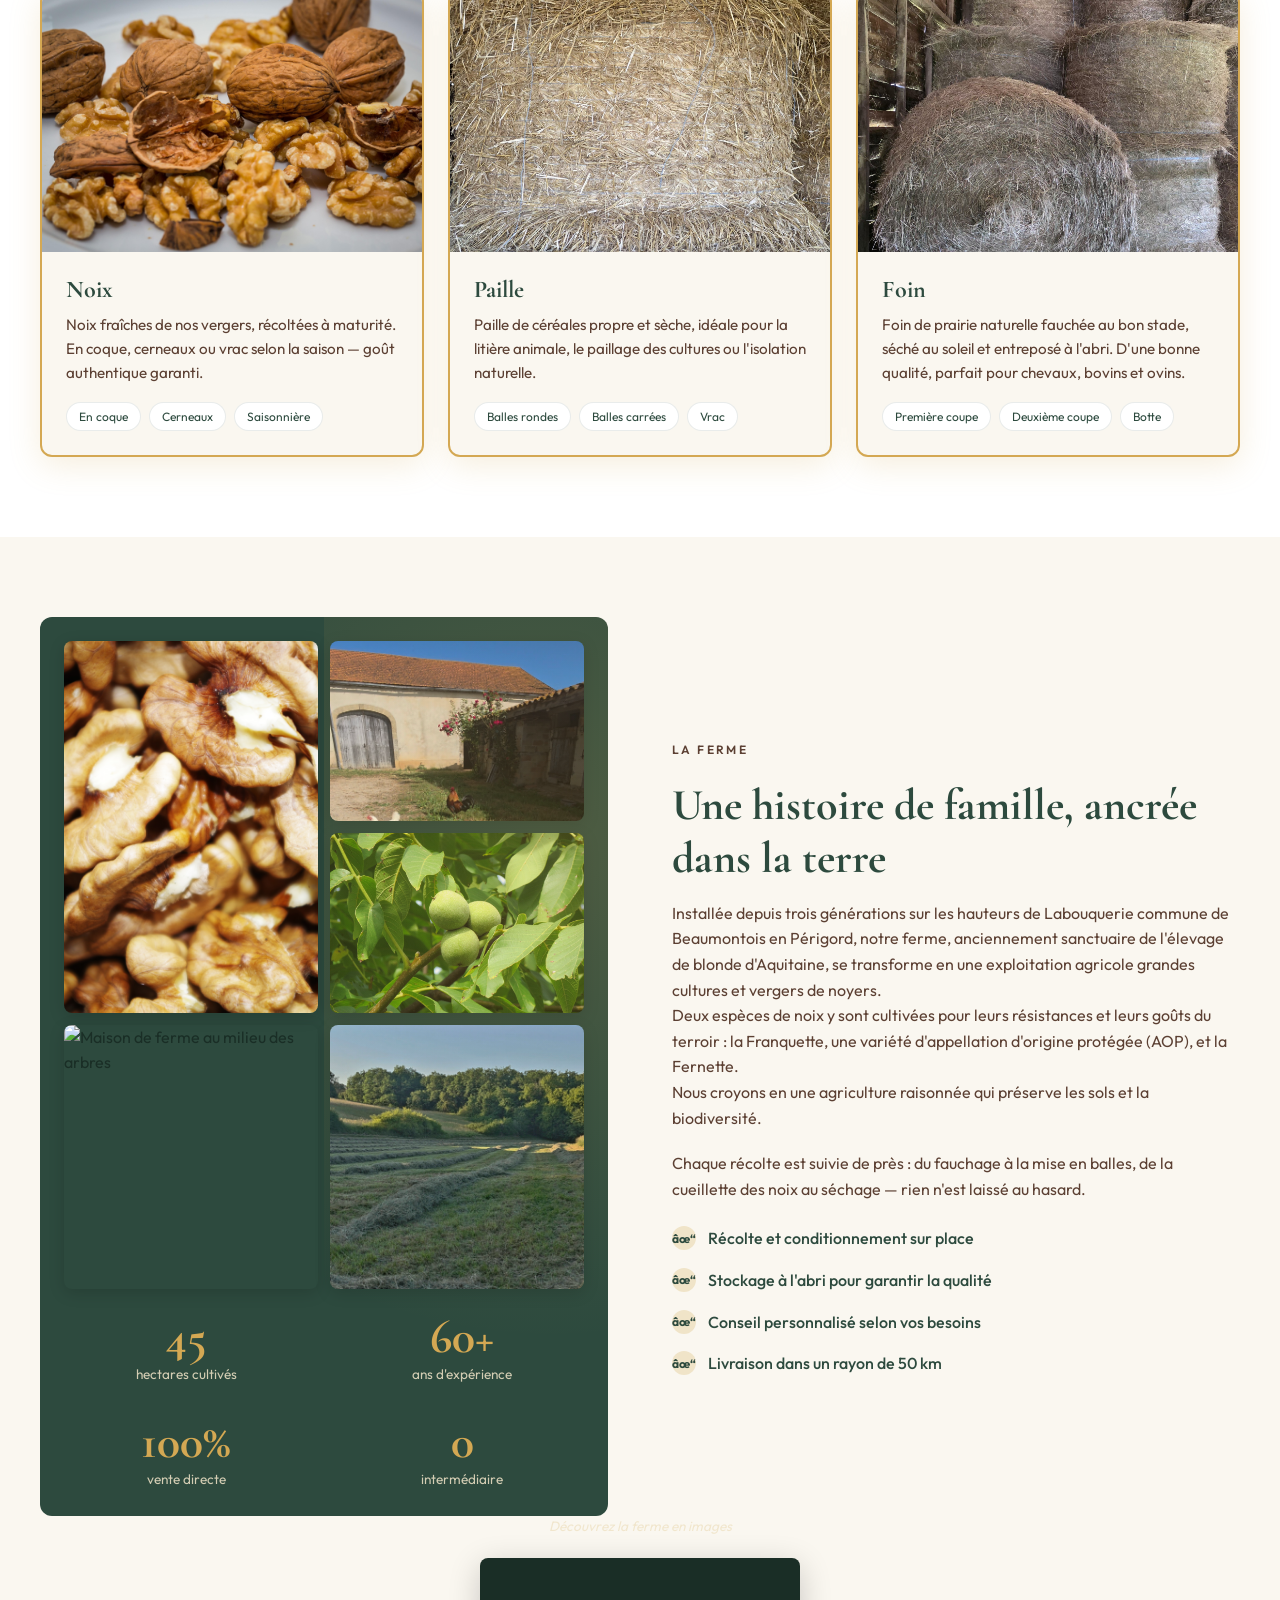
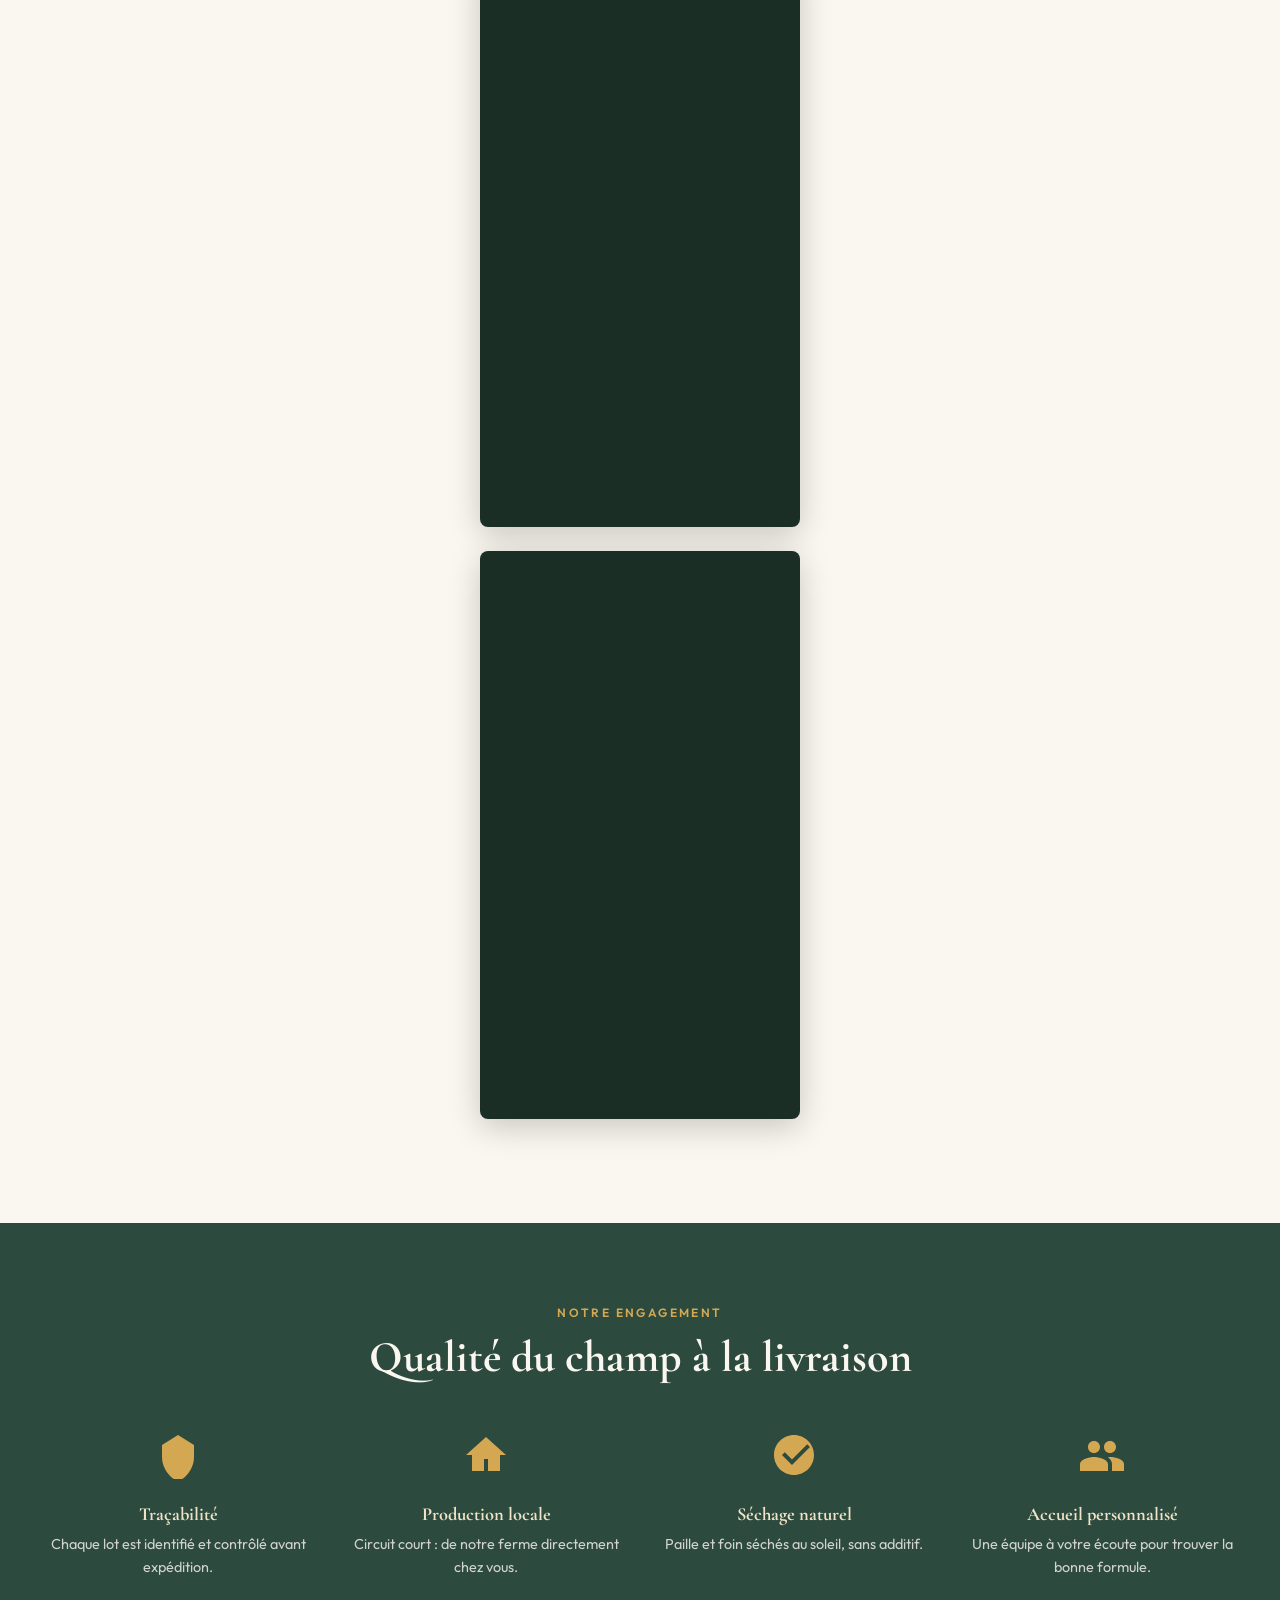
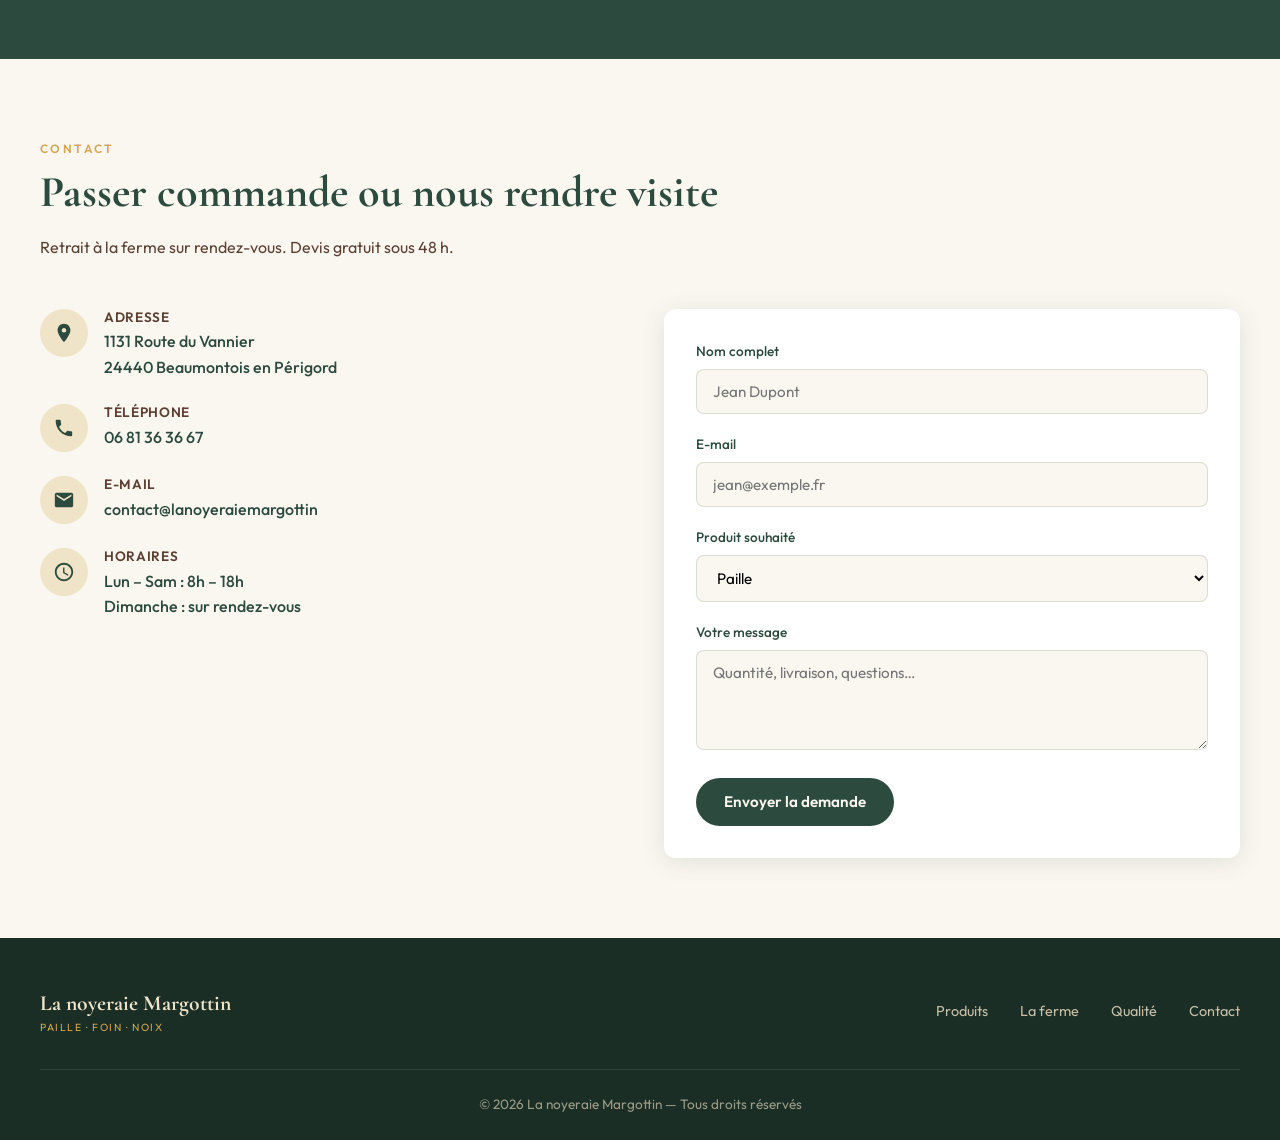
==== commit 9a60f4ce: "Add files via upload" ====
--- a/index.html
+++ b/index.html
@@ -4,8 +4,7 @@
   <meta charset="UTF-8">
   <meta name="viewport" content="width=device-width, initial-scale=1.0">
   <meta name="description" content="La noyeraie Margottin — paille, foin et noix de qualité. Vente directe à la ferme, livraison possible.">
-  <meta name="google-site-verification" content="3qFea09Dxal60jvv0fq0EySskuEB0Y3A4jam7zZIUs8" />
-  <title>La noyeraie Margottin — Paille, Foin & Noix</title>
+  <title>La noyeraie Margottin — Noix, Foin & Paille</title>
   <link rel="preconnect" href="https://fonts.googleapis.com">
   <link rel="preconnect" href="https://fonts.gstatic.com" crossorigin>
   <link href="https://fonts.googleapis.com/css2?family=Cormorant+Garamond:ital,wght@0,500;0,700;1,500&family=Outfit:wght@300;400;500;600&display=swap" rel="stylesheet">
@@ -15,13 +14,15 @@
 
   <header id="header">
     <div class="header-inner">
-      <a href="#" class="logo">
+      <a href="#" class="logo-icon-wrap">
         <div class="logo-icon">
-          <img src="image/logo-icon.png" alt="La noyeraie Margottin" width="30" height="30">
-        </div>
+          <img src="logo-icon.png?v=2" alt="La noyeraie Margottin" width="30" height="30">
+        </div>
+      </a>
+      <a href="#" class="header-title">
         <div class="logo-text">
-          La noyeraie Margottin
-          <span>Paille · Foin · Noix</span>
+          La Noyeraie Margottin
+          <span>Noix · Foin · paille</span>
         </div>
       </a>
       <nav>
@@ -41,21 +42,25 @@
   <section class="hero">
     <div class="hero-inner">
       <div class="hero-content">
-        <h1>Des noyeraies en Périgord, des noix récoltées avec <em>soin</em></h1>
-        <p>Exploitation familiale au cœur de la campagne. Nous cultivons et vendons directement paille, foin et noix de qualité, récoltés avec soin et séchés naturellement.</p>
+        <h1>La noyeraie Margottin, des noix du Périgord récoltées avec <em>soin.</em></h1>
+        <p>L'exploitation familiale se situe au cœur de la campagne de Beaumontois en Périgord, entre Bergerac et Sarlat.<br>
+        Christophe Margottin, agriculteur depuis 10 ans, vous accueille dans son domaine pour vous proposer des produits de qualité.<br>
+        Nous cultivons et vendons directement paille, foin et noix du Périgord.<br>
+       
+        Venez découvrir à partir du 1<sup>er</sup> novembre les fruits de notre noyeraie.</p>
         <div class="hero-badges">
           <span class="badge">Vente à la ferme</span>
           <span class="badge">Livraison locale</span>
           <span class="badge">Agriculture durable</span>
         </div>
         <div>
-          <a href="#contact" class="btn btn-primary">Demander un devis</a>
+          <a href="#contact" class="btn btn-primary">Commander des noix</a>
           <a href="#produits" class="btn btn-outline">Nos produits</a>
         </div>
       </div>
       <div class="hero-photos">
         <figure class="hero-photo hero-photo-main">
-          <img src="image/noix 2.jpg" alt="Noix en coque et cerneaux du Périgord">
+          <img src="noix 2.jpg" alt="Noix en coque et cerneaux du Périgord">
         </figure>
         <figure class="hero-photo hero-photo-secondary">
           <img src="arbre noyer.jpg" alt="Noix mûrissant sur le noyer">
@@ -71,7 +76,7 @@
         <figcaption>Nos noyeraies</figcaption>
       </figure>
       <figure class="showcase-item">
-        <img src="image/arbre noyer 2.jpg" alt="Noix vertes sur les branches" loading="lazy">
+        <img src="arbre noyer 2.jpg" alt="Noix vertes sur les branches" loading="lazy">
         <figcaption>Verger familial</figcaption>
       </figure>
       <figure class="showcase-item">
@@ -90,7 +95,7 @@
       <div class="products-grid">
         <article class="product-card">
           <div class="product-img noix">
-            <img src="image/noix 2.jpg" alt="Noix en coque et cerneaux frais">
+            <img src="noix 2.jpg" alt="Noix en coque et cerneaux frais">
           </div>
           <div class="product-body">
             <h3>Noix</h3>
@@ -105,7 +110,7 @@
 
         <article class="product-card">
           <div class="product-img paille">
-            <img src="image/Paille.jpg" alt="Balles de paille de qualité">
+            <img src="Paille.jpg" alt="Balles de paille de qualité">
           </div>
           <div class="product-body">
             <h3>Paille</h3>
@@ -120,11 +125,11 @@
 
         <article class="product-card">
           <div class="product-img foin">
-            <img src="image/Foin.jpg" alt="Botte de foin entreposée à la ferme">
+            <img src="Foin.jpg" alt="Botte de foin entreposée à la ferme">
           </div>
           <div class="product-body">
             <h3>Foin</h3>
-            <p>Foin de prairie fauché au bon stade, séché au soleil et entreposé à l'abri. Riche en fibres, parfait pour chevaux, bovins et ovins.</p>
+            <p>Foin de prairie naturelle fauchée au bon stade, séché au soleil et entreposé à l'abri. D'une bonne qualité, parfait pour chevaux, bovins et ovins.</p>
             <div class="product-tags">
               <span>Première coupe</span>
               <span>Deuxième coupe</span>
@@ -140,20 +145,12 @@
     <div class="section-inner">
       <div class="about-grid">
         <div class="about-visual">
-          <div class="video-container video-container--short">
-            <iframe src="https://www.youtube.com/embed/3t5bYQdpp4o"
-              title="La noyeraie Margottin — vidéo de la ferme"
-              allow="accelerometer; autoplay; clipboard-write; encrypted-media; gyroscope; picture-in-picture; web-share"
-              referrerpolicy="strict-origin-when-cross-origin"
-              allowfullscreen></iframe>
-          </div>
-          <p class="video-caption">Découvrez la ferme en images</p>
           <div class="photo-gallery">
-            <img src="image/noix.jpg" alt="Cerneaux de noix dorés" loading="lazy">
-            <img src="image/ferme.jpg" alt="Cour de la ferme avec volailles" loading="lazy">
-            <img src="image/arbre noyer 2.jpg" alt="Noix vertes sur les branches du verger" loading="lazy">
-            <img src="image/ferme3.jpg" alt="Maison de ferme au milieu des arbres" loading="lazy">
-            <img src="image/andain foin.jpg" alt="Andain de foin" loading="lazy">
+            <img src="noix.jpg" alt="Cerneaux de noix dorés" loading="lazy">
+            <img src="ferme.jpg" alt="Cour de la ferme avec volailles" loading="lazy">
+            <img src="arbre noyer 2.jpg" alt="Noix vertes sur les branches du verger" loading="lazy">
+            <img src="ferme3.jpg" alt="Maison de ferme au milieu des arbres" loading="lazy">
+            <img src="andain foin.jpg" alt="Andain de foin" loading="lazy">
           </div>
           <div class="about-stats">
             <div class="stat">
@@ -177,7 +174,8 @@
         <div class="about-text">
           <p class="section-label">La ferme</p>
           <h2 class="section-title">Une histoire de famille, ancrée dans la terre</h2>
-          <p>Installée depuis trois générations dans les collines, notre ferme combine élevage, grandes cultures et vergers de noyers. Nous croyons en une agriculture raisonnée qui préserve les sols et la biodiversité.</p>
+          <p>Installée depuis trois générations sur les hauteurs de Labouquerie commune de Beaumontois en Périgord, notre ferme, anciennement sanctuaire de l'élevage de blonde d'Aquitaine, se transforme en une exploitation agricole grandes cultures et vergers de noyers.<br>
+            Deux espèces de noix y sont cultivées pour leurs résistances et leurs goûts du terroir : la Franquette, une variété d'appellation d'origine protégée (AOP), et la Fernette.<br> Nous croyons en une agriculture raisonnée qui préserve les sols et la biodiversité.</p>
           <p>Chaque récolte est suivie de près : du fauchage à la mise en balles, de la cueillette des noix au séchage — rien n'est laissé au hasard.</p>
           <ul class="about-list">
             <li>Récolte et conditionnement sur place</li>
@@ -185,6 +183,26 @@
             <li>Conseil personnalisé selon vos besoins</li>
             <li>Livraison dans un rayon de 50 km</li>
           </ul>
+        </div>
+      </div>
+
+      <div class="farm-videos">
+        <p class="video-caption">Découvrez la ferme en images</p>
+        <div class="video-gallery">
+          <div class="video-container video-container--short">
+            <iframe src="https://www.youtube.com/embed/3t5bYQdpp4o"
+              title="La noyeraie Margottin — vidéo de la ferme"
+              allow="accelerometer; autoplay; clipboard-write; encrypted-media; gyroscope; picture-in-picture; web-share"
+              referrerpolicy="strict-origin-when-cross-origin"
+              allowfullscreen></iframe>
+          </div>
+          <div class="video-container video-container--short">
+            <iframe src="https://www.youtube.com/embed/AEn0NQN3DWk"
+              title="La noyeraie Margottin — vidéo courte de la ferme"
+              allow="accelerometer; autoplay; clipboard-write; encrypted-media; gyroscope; picture-in-picture; web-share"
+              referrerpolicy="strict-origin-when-cross-origin"
+              allowfullscreen></iframe>
+          </div>
         </div>
       </div>
     </div>
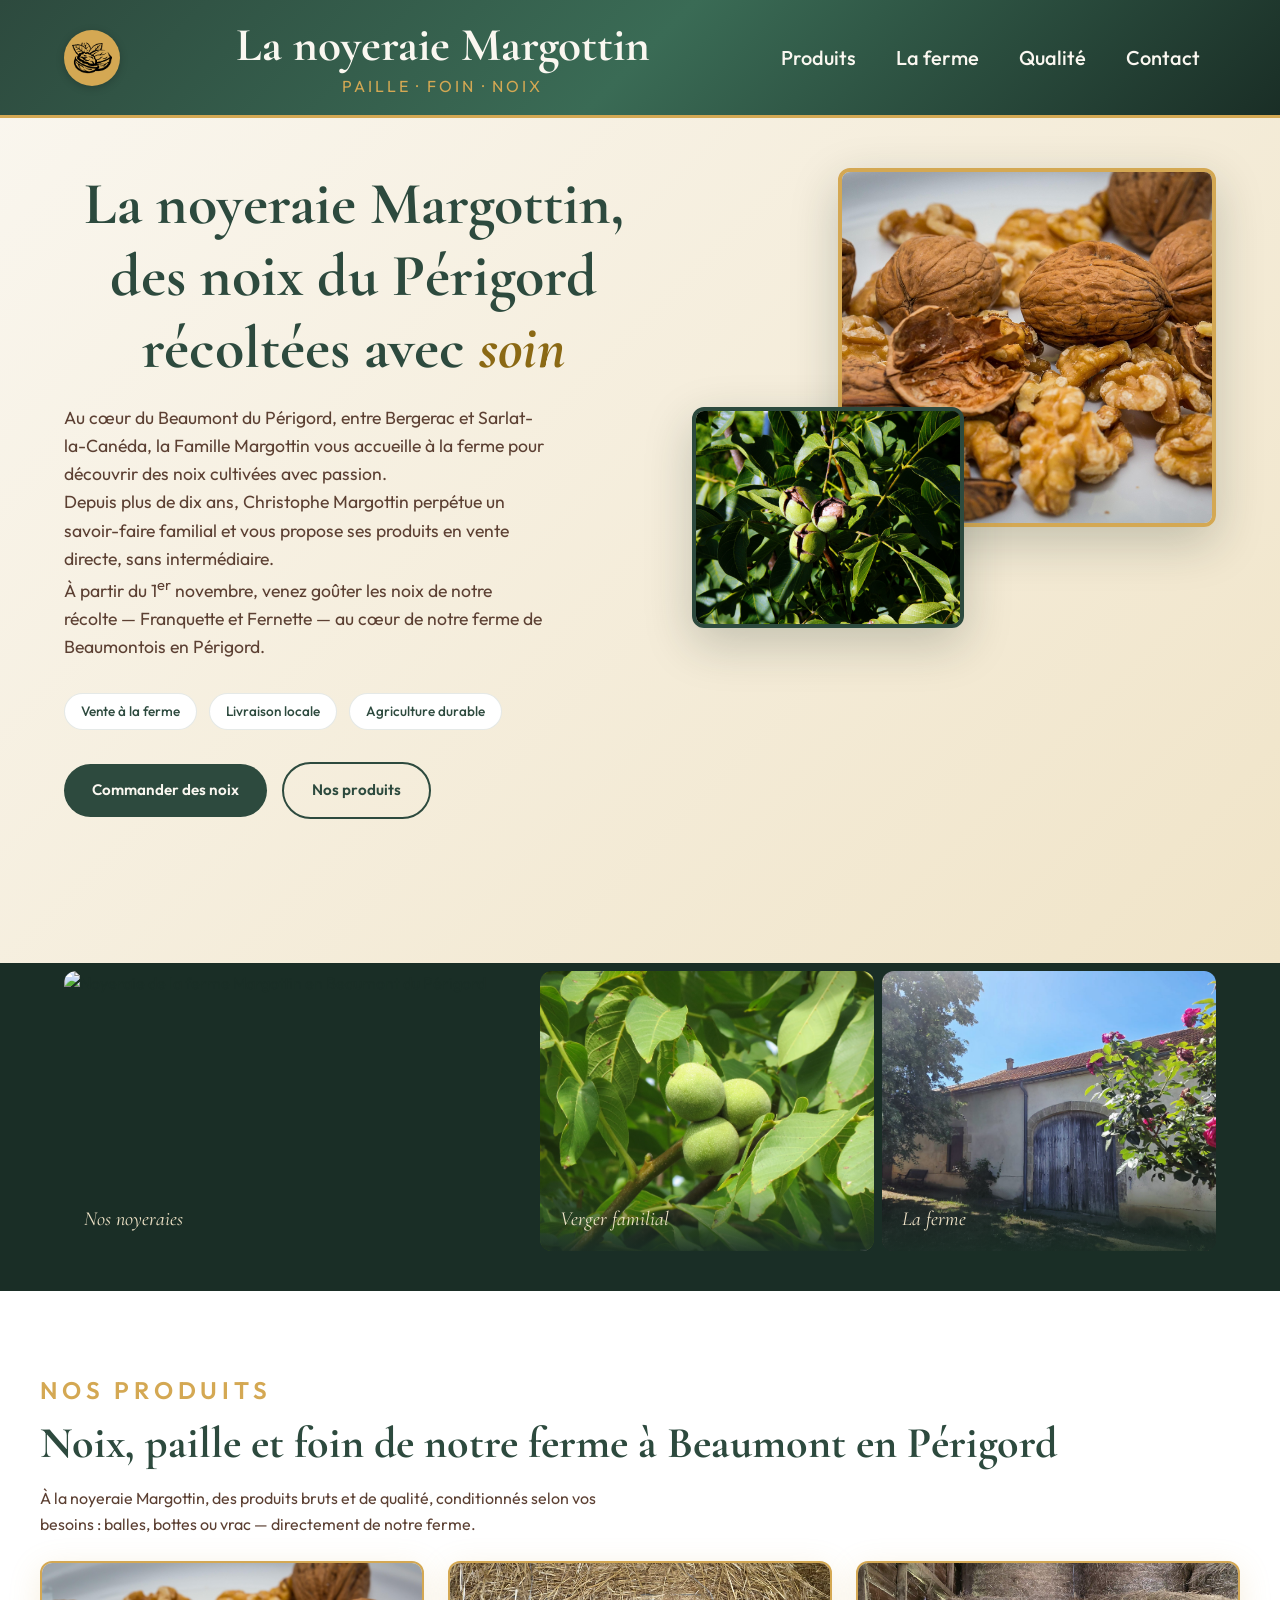
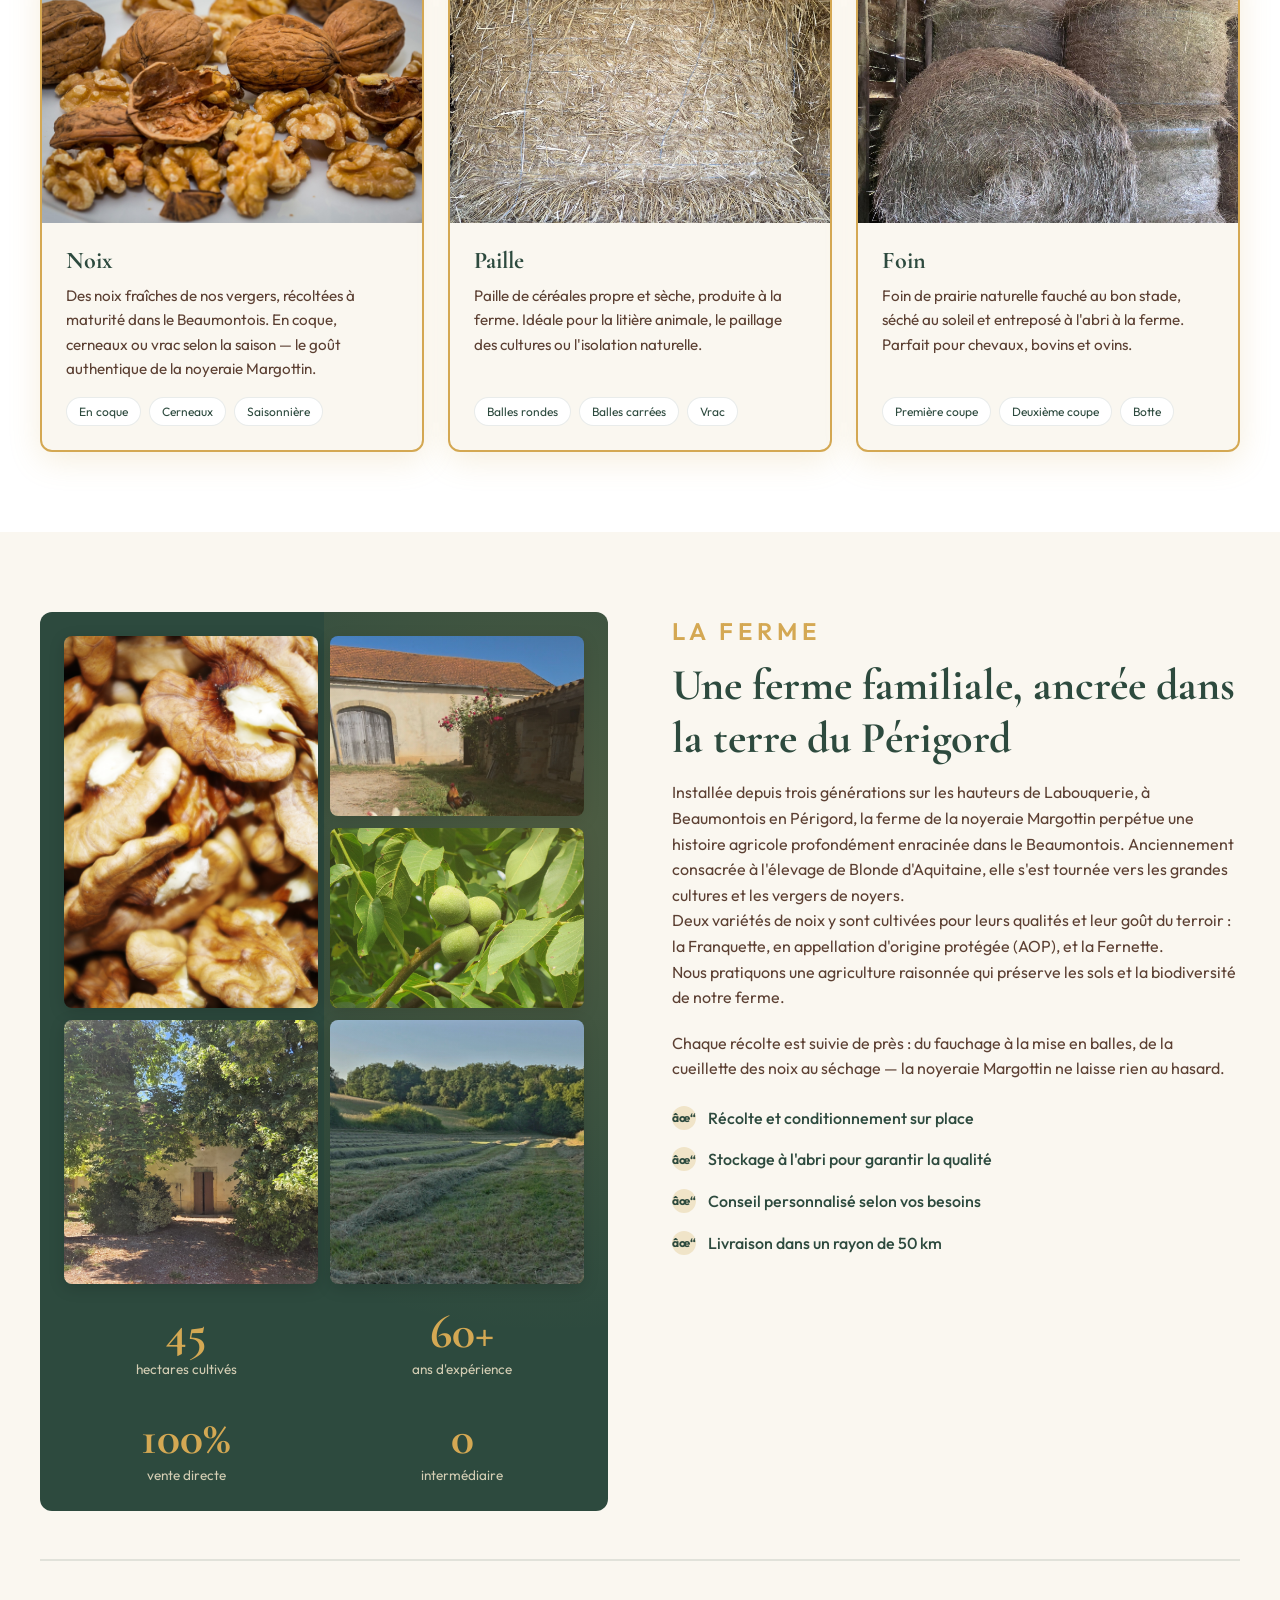
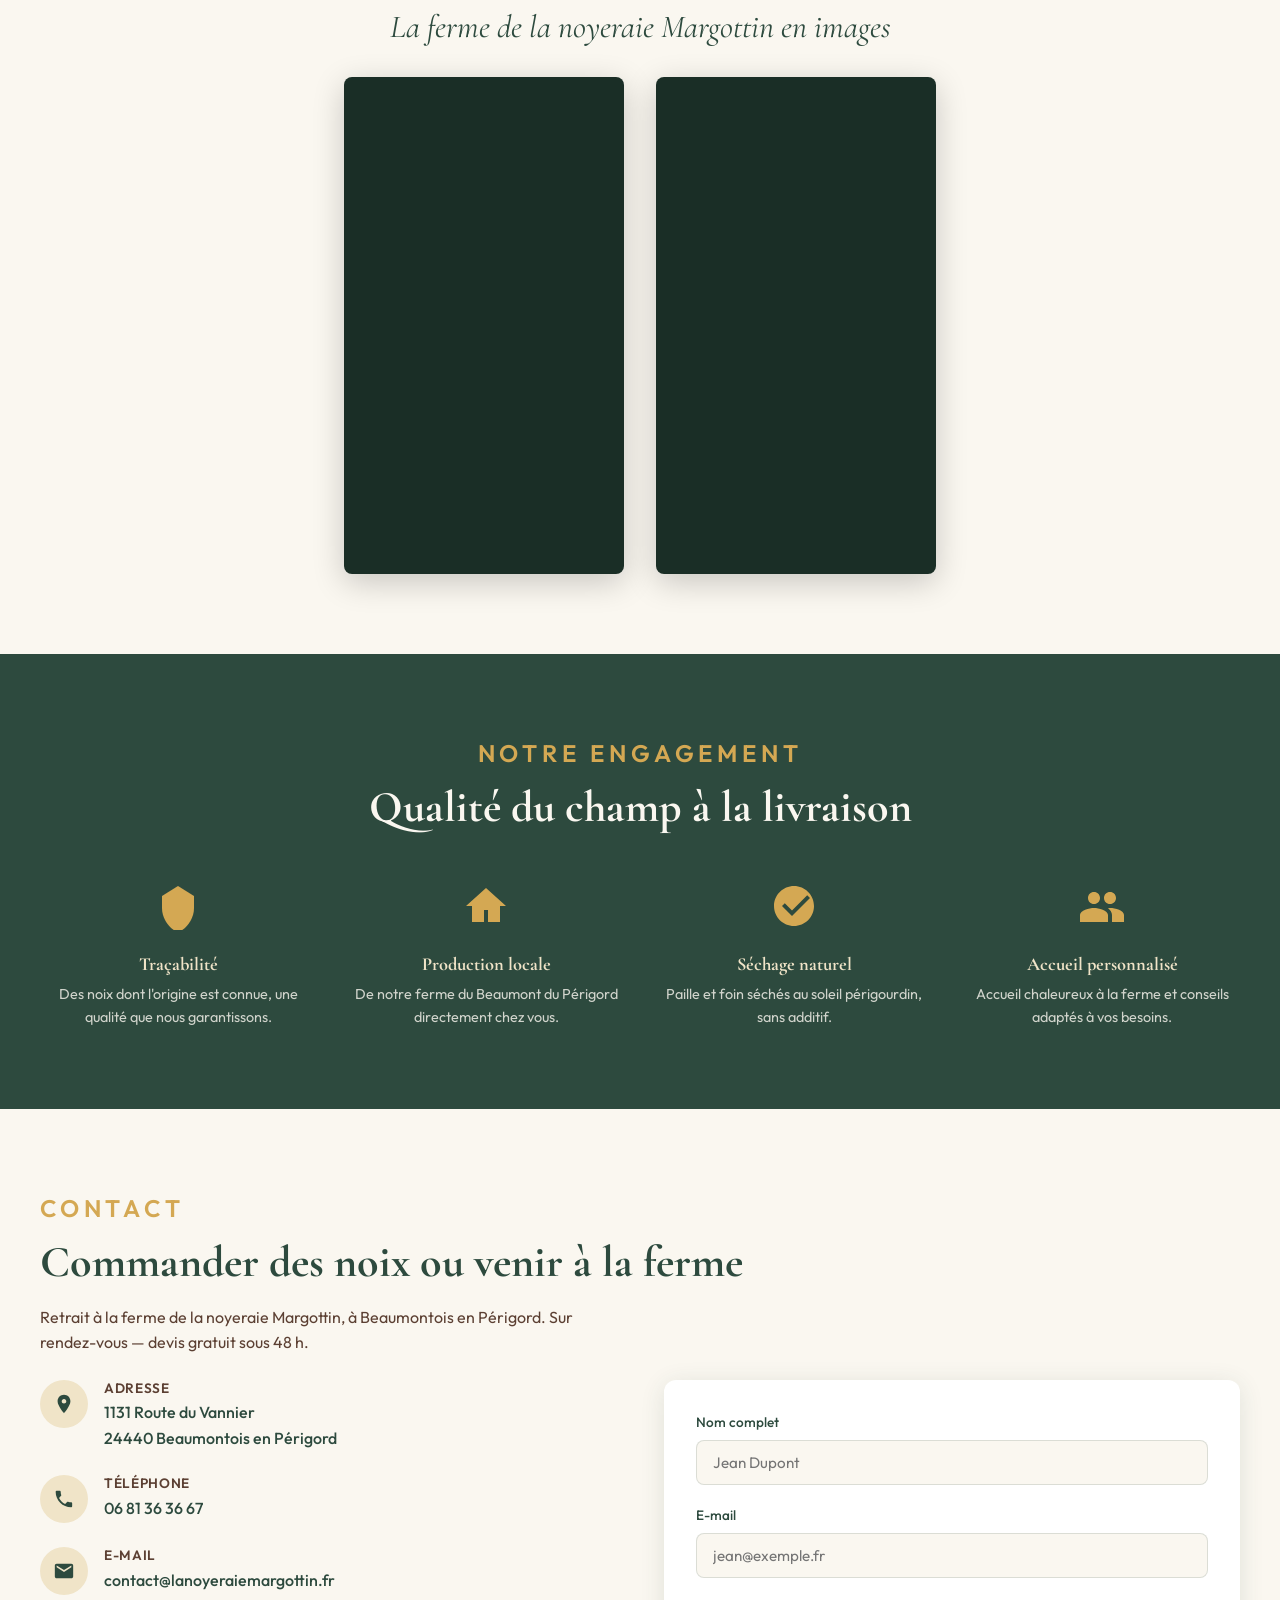
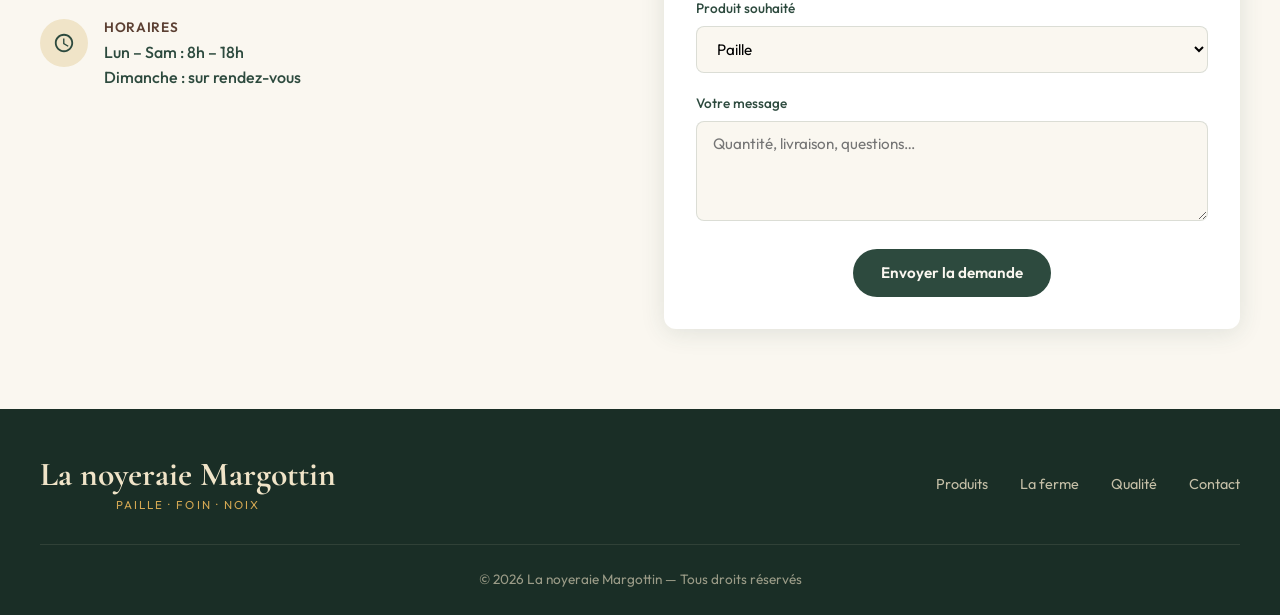
==== commit e654b99d: "Mise à jour du site" ====
--- a/index.html
+++ b/index.html
@@ -3,8 +3,9 @@
 <head>
   <meta charset="UTF-8">
   <meta name="viewport" content="width=device-width, initial-scale=1.0">
-  <meta name="description" content="La noyeraie Margottin — paille, foin et noix de qualité. Vente directe à la ferme, livraison possible.">
-  <title>La noyeraie Margottin — Noix, Foin & Paille</title>
+  <meta name="description" content="La noyeraie Margottin — noix, paille et foin à Beaumontois en Périgord. Vente directe à la ferme, près de Beaumont-du-Périgord. Livraison locale.">
+  <meta name="google-site-verification" content="3qFea09Dxal60jvv0fq0EySskuEB0Y3A4jam7zZIUs8" />
+  <title>La noyeraie Margottin — Noix du Périgord | Ferme à Beaumont du Périgord</title>
   <link rel="preconnect" href="https://fonts.googleapis.com">
   <link rel="preconnect" href="https://fonts.gstatic.com" crossorigin>
   <link href="https://fonts.googleapis.com/css2?family=Cormorant+Garamond:ital,wght@0,500;0,700;1,500&family=Outfit:wght@300;400;500;600&display=swap" rel="stylesheet">
@@ -16,13 +17,13 @@
     <div class="header-inner">
       <a href="#" class="logo-icon-wrap">
         <div class="logo-icon">
-          <img src="logo-icon.png?v=2" alt="La noyeraie Margottin" width="30" height="30">
+          <img src="logo-icon.png" alt="La noyeraie Margottin" width="30" height="30">
         </div>
       </a>
       <a href="#" class="header-title">
         <div class="logo-text">
-          La Noyeraie Margottin
-          <span>Noix · Foin · paille</span>
+          La noyeraie Margottin
+          <span>Paille · Foin · Noix</span>
         </div>
       </a>
       <nav>
@@ -42,12 +43,9 @@
   <section class="hero">
     <div class="hero-inner">
       <div class="hero-content">
-        <h1>La noyeraie Margottin, des noix du Périgord récoltées avec <em>soin.</em></h1>
-        <p>L'exploitation familiale se situe au cœur de la campagne de Beaumontois en Périgord, entre Bergerac et Sarlat.<br>
-        Christophe Margottin, agriculteur depuis 10 ans, vous accueille dans son domaine pour vous proposer des produits de qualité.<br>
-        Nous cultivons et vendons directement paille, foin et noix du Périgord.<br>
-       
-        Venez découvrir à partir du 1<sup>er</sup> novembre les fruits de notre noyeraie.</p>
+        <h1>La noyeraie Margottin, des noix du Périgord récoltées avec <em>soin</em></h1>
+        <p>Au cœur du Beaumont du Périgord, entre Bergerac et Sarlat-la-Canéda, la Famille Margottin vous accueille à la ferme pour découvrir des noix cultivées avec passion.<br>Depuis plus de dix ans, Christophe Margottin perpétue un savoir-faire familial et vous propose ses produits en vente directe, sans intermédiaire.<br>À partir du 1<sup>er</sup> novembre, venez goûter les noix de notre récolte — Franquette et Fernette — au cœur de notre ferme de Beaumontois en Périgord.
+        </p>
         <div class="hero-badges">
           <span class="badge">Vente à la ferme</span>
           <span class="badge">Livraison locale</span>
@@ -60,7 +58,7 @@
       </div>
       <div class="hero-photos">
         <figure class="hero-photo hero-photo-main">
-          <img src="noix 2.jpg" alt="Noix en coque et cerneaux du Périgord">
+          <img src="noix 2.jpg" alt="Noix du Périgord — la noyeraie Margottin">
         </figure>
         <figure class="hero-photo hero-photo-secondary">
           <img src="arbre noyer.jpg" alt="Noix mûrissant sur le noyer">
@@ -72,7 +70,7 @@
   <section class="showcase-band" aria-label="Aperçu de la ferme">
     <div class="showcase-inner">
       <figure class="showcase-item showcase-item--large">
-        <img src="Noyeraie.jpg" alt="Rangées de noyers en plein soleil" loading="lazy">
+        <img src="Noyeraie.jpg" alt="Noyeraie de la ferme Margottin en Beaumont du Périgord" loading="lazy">
         <figcaption>Nos noyeraies</figcaption>
       </figure>
       <figure class="showcase-item">
@@ -80,7 +78,7 @@
         <figcaption>Verger familial</figcaption>
       </figure>
       <figure class="showcase-item">
-        <img src="ferme1.jpg" alt="Bâtiment de la ferme avec rosiers" loading="lazy">
+        <img src="ferme1.jpg" alt="La ferme de la noyeraie Margottin" loading="lazy">
         <figcaption>La ferme</figcaption>
       </figure>
     </div>
@@ -89,8 +87,8 @@
   <section class="products" id="produits">
     <div class="section-inner">
       <p class="section-label">Nos produits</p>
-      <h2 class="section-title">Paille, foin et noix du terroir</h2>
-      <p class="section-desc">Des produits bruts, sans intermédiaire, conditionnés selon vos besoins : balles, bottes ou vrac.</p>
+      <h2 class="section-title">Noix, paille et foin de notre ferme à Beaumont en Périgord</h2>
+      <p class="section-desc">À la noyeraie Margottin, des produits bruts et de qualité, conditionnés selon vos besoins : balles, bottes ou vrac — directement de notre ferme.</p>
 
       <div class="products-grid">
         <article class="product-card">
@@ -99,7 +97,7 @@
           </div>
           <div class="product-body">
             <h3>Noix</h3>
-            <p>Noix fraîches de nos vergers, récoltées à maturité. En coque, cerneaux ou vrac selon la saison — goût authentique garanti.</p>
+            <p>Des noix fraîches de nos vergers, récoltées à maturité dans le Beaumontois. En coque, cerneaux ou vrac selon la saison — le goût authentique de la noyeraie Margottin.</p>
             <div class="product-tags">
               <span>En coque</span>
               <span>Cerneaux</span>
@@ -114,7 +112,7 @@
           </div>
           <div class="product-body">
             <h3>Paille</h3>
-            <p>Paille de céréales propre et sèche, idéale pour la litière animale, le paillage des cultures ou l'isolation naturelle.</p>
+            <p>Paille de céréales propre et sèche, produite à la ferme. Idéale pour la litière animale, le paillage des cultures ou l'isolation naturelle.</p>
             <div class="product-tags">
               <span>Balles rondes</span>
               <span>Balles carrées</span>
@@ -129,7 +127,7 @@
           </div>
           <div class="product-body">
             <h3>Foin</h3>
-            <p>Foin de prairie naturelle fauchée au bon stade, séché au soleil et entreposé à l'abri. D'une bonne qualité, parfait pour chevaux, bovins et ovins.</p>
+            <p>Foin de prairie naturelle fauché au bon stade, séché au soleil et entreposé à l'abri à la ferme. Parfait pour chevaux, bovins et ovins.</p>
             <div class="product-tags">
               <span>Première coupe</span>
               <span>Deuxième coupe</span>
@@ -173,10 +171,10 @@
         </div>
         <div class="about-text">
           <p class="section-label">La ferme</p>
-          <h2 class="section-title">Une histoire de famille, ancrée dans la terre</h2>
-          <p>Installée depuis trois générations sur les hauteurs de Labouquerie commune de Beaumontois en Périgord, notre ferme, anciennement sanctuaire de l'élevage de blonde d'Aquitaine, se transforme en une exploitation agricole grandes cultures et vergers de noyers.<br>
-            Deux espèces de noix y sont cultivées pour leurs résistances et leurs goûts du terroir : la Franquette, une variété d'appellation d'origine protégée (AOP), et la Fernette.<br> Nous croyons en une agriculture raisonnée qui préserve les sols et la biodiversité.</p>
-          <p>Chaque récolte est suivie de près : du fauchage à la mise en balles, de la cueillette des noix au séchage — rien n'est laissé au hasard.</p>
+          <h2 class="section-title">Une ferme familiale, ancrée dans la terre du Périgord</h2>
+          <p>Installée depuis trois générations sur les hauteurs de Labouquerie, à Beaumontois en Périgord, la ferme de la noyeraie Margottin perpétue une histoire agricole profondément enracinée dans le Beaumontois. Anciennement consacrée à l'élevage de Blonde d'Aquitaine, elle s'est tournée vers les grandes cultures et les vergers de noyers.<br>
+            Deux variétés de noix y sont cultivées pour leurs qualités et leur goût du terroir : la Franquette, en appellation d'origine protégée (AOP), et la Fernette.<br> Nous pratiquons une agriculture raisonnée qui préserve les sols et la biodiversité de notre ferme.</p>
+          <p>Chaque récolte est suivie de près : du fauchage à la mise en balles, de la cueillette des noix au séchage — la noyeraie Margottin ne laisse rien au hasard.</p>
           <ul class="about-list">
             <li>Récolte et conditionnement sur place</li>
             <li>Stockage à l'abri pour garantir la qualité</li>
@@ -186,8 +184,8 @@
         </div>
       </div>
 
-      <div class="farm-videos">
-        <p class="video-caption">Découvrez la ferme en images</p>
+      <div class="farm-videos" id="videos">
+        <p class="farm-videos-caption">La ferme de la noyeraie Margottin en images</p>
         <div class="video-gallery">
           <div class="video-container video-container--short">
             <iframe src="https://www.youtube.com/embed/3t5bYQdpp4o"
@@ -216,22 +214,22 @@
         <div class="quality-item">
           <svg viewBox="0 0 24 24"><path d="M12 2L4 7v6c0 5.5 3.8 10.7 8 12 4.2-1.3 8-6.5 8-12V7l-8-5z"/></svg>
           <h3>Traçabilité</h3>
-          <p>Chaque lot est identifié et contrôlé avant expédition.</p>
+          <p>Des noix dont l'origine est connue, une qualité que nous garantissons.</p>
         </div>
         <div class="quality-item">
           <svg viewBox="0 0 24 24"><path d="M12 3L2 12h3v8h6v-6h2v6h6v-8h3L12 3z"/></svg>
           <h3>Production locale</h3>
-          <p>Circuit court : de notre ferme directement chez vous.</p>
+          <p>De notre ferme du Beaumont du Périgord directement chez vous.</p>
         </div>
         <div class="quality-item">
           <svg viewBox="0 0 24 24"><path d="M12 2C6.5 2 2 6.5 2 12s4.5 10 10 10 10-4.5 10-10S17.5 2 12 2zm-1 15l-5-5 1.4-1.4L11 14.2l7.6-7.6L20 8l-9 9z"/></svg>
           <h3>Séchage naturel</h3>
-          <p>Paille et foin séchés au soleil, sans additif.</p>
+          <p>Paille et foin séchés au soleil périgourdin, sans additif.</p>
         </div>
         <div class="quality-item">
           <svg viewBox="0 0 24 24"><path d="M16 11c1.7 0 3-1.3 3-3S17.7 5 16 5s-3 1.3-3 3 1.3 3 3 3zm-8 0c1.7 0 3-1.3 3-3S9.7 5 8 5 5 6.3 5 8s1.3 3 3 3zm0 2c-2.3 0-7 1.2-7 3.5V20h14v-3.5C15 14.2 10.3 13 8 13zm8 0c-.3 0-.6 0-1 .1 1.2.9 2 2.1 2 3.4V20h6v-3.5C23 14.2 18.7 13 16 13z"/></svg>
           <h3>Accueil personnalisé</h3>
-          <p>Une équipe à votre écoute pour trouver la bonne formule.</p>
+          <p>Accueil chaleureux à la ferme et conseils adaptés à vos besoins.</p>
         </div>
       </div>
     </div>
@@ -240,8 +238,8 @@
   <section id="contact">
     <div class="section-inner">
       <p class="section-label">Contact</p>
-      <h2 class="section-title">Passer commande ou nous rendre visite</h2>
-      <p class="section-desc">Retrait à la ferme sur rendez-vous. Devis gratuit sous 48 h.</p>
+      <h2 class="section-title">Commander des noix ou venir à la ferme</h2>
+      <p class="section-desc">Retrait à la ferme de la noyeraie Margottin, à Beaumontois en Périgord. Sur rendez-vous — devis gratuit sous 48 h.</p>
 
       <div class="contact-grid">
         <div class="contact-info">
@@ -269,7 +267,7 @@
             </div>
             <div>
               <h3>E-mail</h3>
-              <p><a href="mailto:contact@lanoyeraiemargottin">contact@lanoyeraiemargottin</a></p>
+              <p><a href="mailto:contact@lanoyeraiemargottin">contact@lanoyeraiemargottin.fr</a></p>
             </div>
           </div>
           <div class="contact-item">
--- a/styles.css
+++ b/styles.css
@@ -64,16 +64,25 @@
 .header-inner {
   max-width: 1200px;
   margin: 0 auto;
-  padding: 1rem 1.5rem;
+  padding: 1.25rem 1.5rem;
   display: flex;
   align-items: center;
-  justify-content: space-between;
-}
-
-.logo {
-  display: flex;
-  align-items: center;
-  gap: 0.75rem;
+}
+
+.logo-icon-wrap {
+  flex-shrink: 0;
+}
+
+.header-title {
+  flex: 1;
+  text-align: center;
+  padding: 0 1.5rem;
+  min-width: 0;
+}
+
+nav {
+  flex-shrink: 0;
+  position: relative;
 }
 
 .logo-icon {
@@ -96,21 +105,47 @@
   margin: 0 auto;
 }
 
+@media (min-width: 901px) {
+  .logo-icon {
+    width: 56px;
+    height: 56px;
+  }
+
+  .logo-icon img {
+    width: 40px;
+    height: 40px;
+  }
+}
+
+.header-title .logo-text {
+  font-size: clamp(1.9rem, 3.9vw, 2.95rem);
+}
+
+.header-title .logo-text span {
+  font-size: clamp(0.78rem, 1.7vw, 1rem);
+}
+
 .logo-text {
   font-family: 'Cormorant Garamond', serif;
-  font-size: 1.35rem;
+  font-size: clamp(1.35rem, 2.8vw, 2.1rem);
   font-weight: 700;
   color: var(--cream);
+  line-height: 1.1;
+  display: flex;
+  flex-direction: column;
+  align-items: center;
+  text-align: center;
 }
 
 .logo-text span {
   display: block;
   font-family: 'Outfit', sans-serif;
-  font-size: 0.65rem;
+  font-size: clamp(0.55rem, 1.2vw, 0.72rem);
   font-weight: 400;
-  letter-spacing: 0.15em;
+  letter-spacing: 0.18em;
   text-transform: uppercase;
   color: var(--wheat);
+  margin-top: 0.35rem;
 }
 
 nav ul {
@@ -120,7 +155,7 @@
 }
 
 nav a {
-  font-size: 0.9rem;
+  font-size: 1.25rem;
   font-weight: 500;
   color: var(--cream);
   padding: 0.5rem 1rem;
@@ -155,7 +190,7 @@
   position: relative;
   min-height: 92vh;
   display: flex;
-  align-items: center;
+  align-items: flex-start;
   background: linear-gradient(135deg, var(--cream) 0%, var(--wheat-light) 100%);
 }
 
@@ -165,17 +200,18 @@
   width: 100%;
   max-width: 1200px;
   margin: 0 auto;
-  padding: 7rem 1.5rem 4rem;
+  padding: 5.5rem 1.5rem 4rem;
   display: grid;
   grid-template-columns: 1.05fr 0.95fr;
   gap: 3rem;
-  align-items: center;
+  align-items: start;
 }
 
 .hero-content h1 {
   font-size: clamp(2.5rem, 5vw, 3.75rem);
   color: var(--forest);
   margin-bottom: 1.25rem;
+  text-align: center;
 }
 
 .hero-content h1 em {
@@ -347,7 +383,7 @@
 }
 
 .section-label {
-  font-size: 0.75rem;
+  font-size: 1.5rem;
   font-weight: 600;
   letter-spacing: 0.2em;
   text-transform: uppercase;
@@ -364,7 +400,7 @@
 .section-desc {
   color: var(--brown);
   max-width: 560px;
-  margin-bottom: 3rem;
+  margin-bottom: 1.5rem;
 }
 
 /* Products */
@@ -458,7 +494,7 @@
   display: grid;
   grid-template-columns: 1fr 1fr;
   gap: 4rem;
-  align-items: center;
+  align-items: start;
 }
 
 .about-visual {
@@ -481,9 +517,9 @@
 
 .video-container--short {
   aspect-ratio: 9 / 16;
-  max-width: 320px;
-  margin-left: auto;
-  margin-right: auto;
+  flex: 1;
+  max-width: 280px;
+  margin-bottom: 0;
 }
 
 .video-container video,
@@ -493,6 +529,31 @@
   display: block;
   border: none;
   object-fit: cover;
+}
+
+.farm-videos {
+  margin-top: 3rem;
+  padding-top: 2.5rem;
+  border-top: 2px solid rgba(45, 74, 62, 0.12);
+}
+
+.farm-videos-caption {
+  font-family: 'Cormorant Garamond', serif;
+  font-size: clamp(1.5rem, 3vw, 2rem);
+  color: var(--forest);
+  text-align: center;
+  margin-bottom: 1.5rem;
+  font-style: italic;
+}
+
+.video-gallery {
+  display: flex;
+  flex-wrap: nowrap;
+  justify-content: center;
+  align-items: flex-start;
+  gap: 2rem;
+  max-width: 620px;
+  margin: 0 auto;
 }
 
 .video-caption {
@@ -566,9 +627,13 @@
   opacity: 0.85;
 }
 
-.about-text p {
+.about-text p:not(.section-label) {
   color: var(--brown);
   margin-bottom: 1.25rem;
+}
+
+#ferme .about-text .section-label {
+  color: var(--wheat);
 }
 
 .about-list {
@@ -735,6 +800,12 @@
   min-height: 100px;
 }
 
+.contact-form .btn-primary {
+  display: block;
+  margin-left: auto;
+  margin-right: auto;
+}
+
 /* Footer */
 footer {
   background: var(--forest-dark);
@@ -784,13 +855,28 @@
 
 /* Responsive */
 @media (max-width: 900px) {
+  .header-inner {
+    display: grid;
+    grid-template-columns: auto 1fr auto;
+    gap: 0.75rem;
+    padding: 1rem 1rem;
+  }
+
+  .header-title {
+    flex: none;
+    padding: 0 0.5rem;
+    justify-self: center;
+  }
+
   .hero {
     min-height: auto;
+    align-items: center;
   }
 
   .hero-inner {
     grid-template-columns: 1fr;
-    padding-top: 6rem;
+    padding-top: 3rem;
+    align-items: center;
   }
 
   .hero-photos {
@@ -851,7 +937,18 @@
   .hero-badges + div {
     display: flex;
     flex-direction: column;
-    align-items: flex-start;
+    align-items: center;
+    width: 100%;
+  }
+}
+
+@media (min-width: 601px) and (max-width: 900px) {
+  .logo-icon-wrap {
+    padding-left: 2.5rem;
+  }
+
+  nav {
+    padding-right: 2.5rem;
   }
 }
 
@@ -869,6 +966,15 @@
     grid-column: span 2;
   }
 
+  .video-gallery {
+    flex-wrap: wrap;
+    gap: 1.25rem;
+  }
+
+  .video-container--short {
+    max-width: 160px;
+  }
+
   .footer-inner {
     flex-direction: column;
     text-align: center;
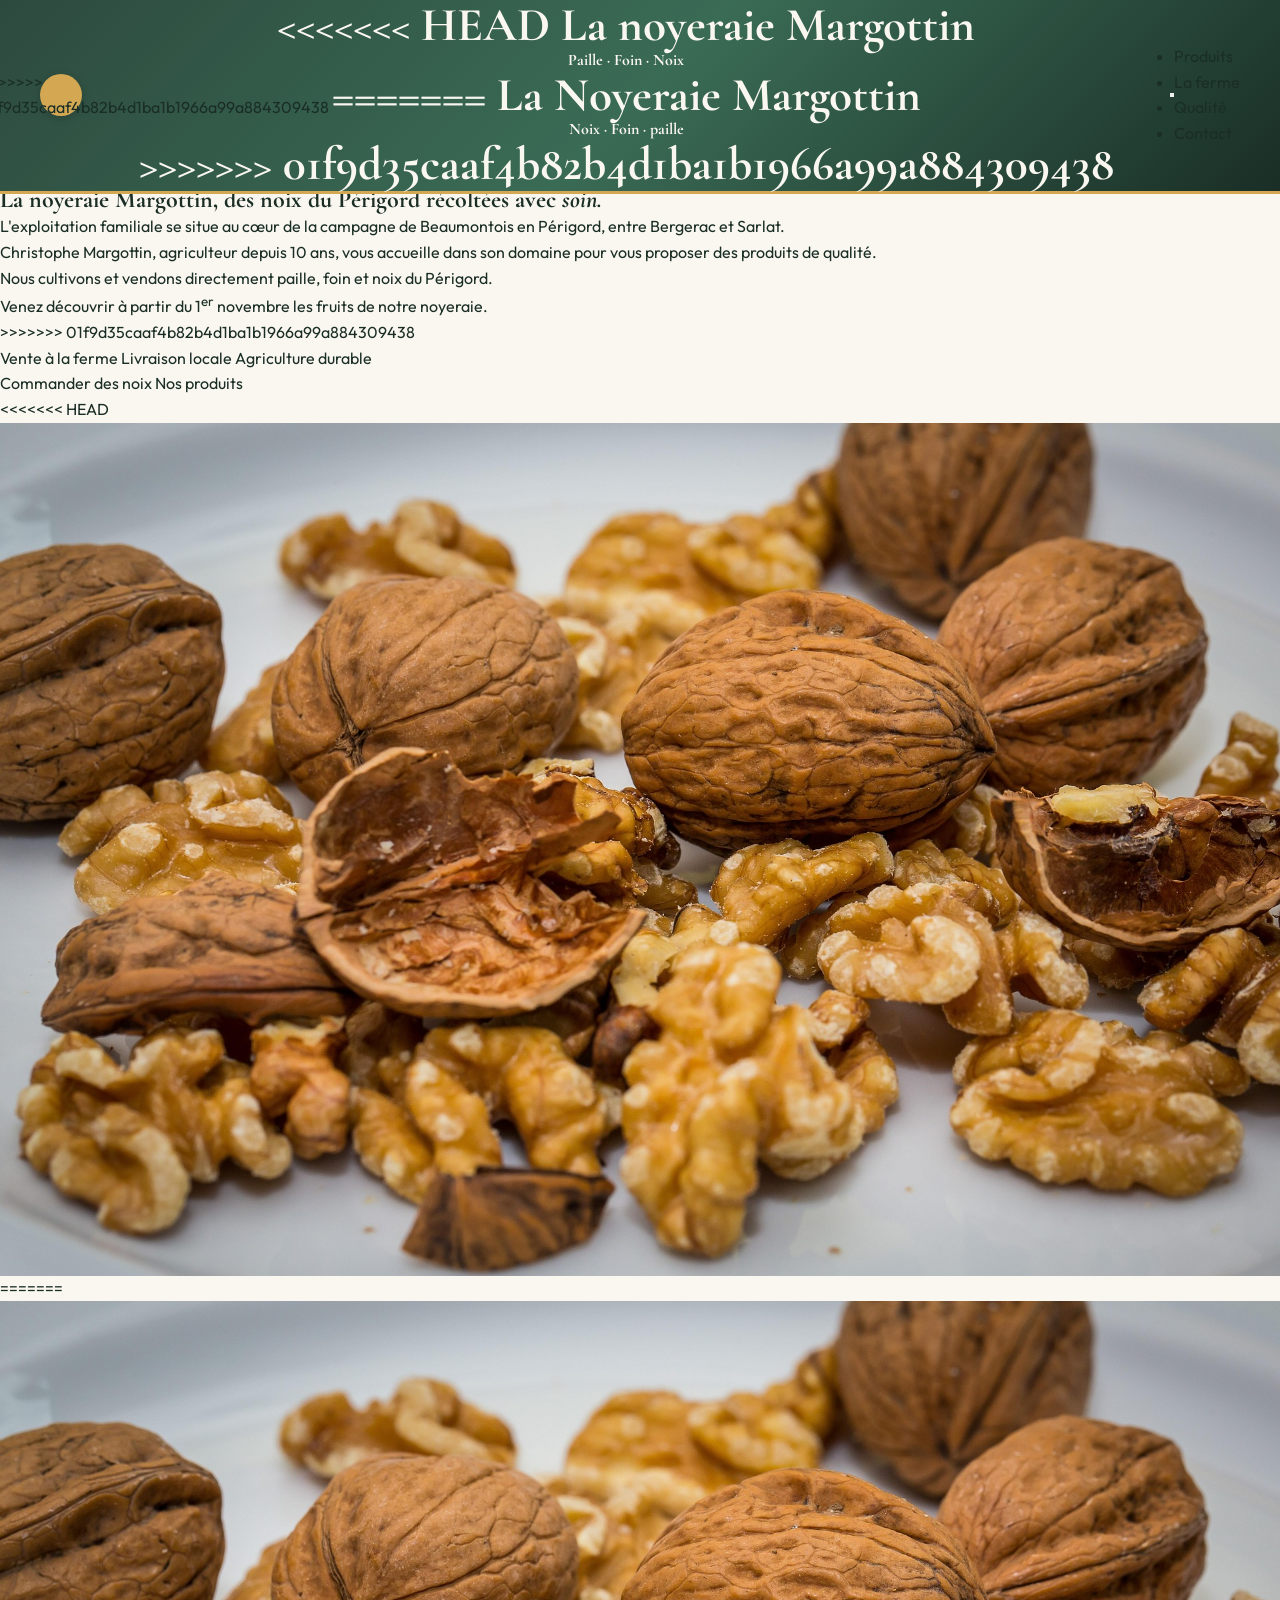
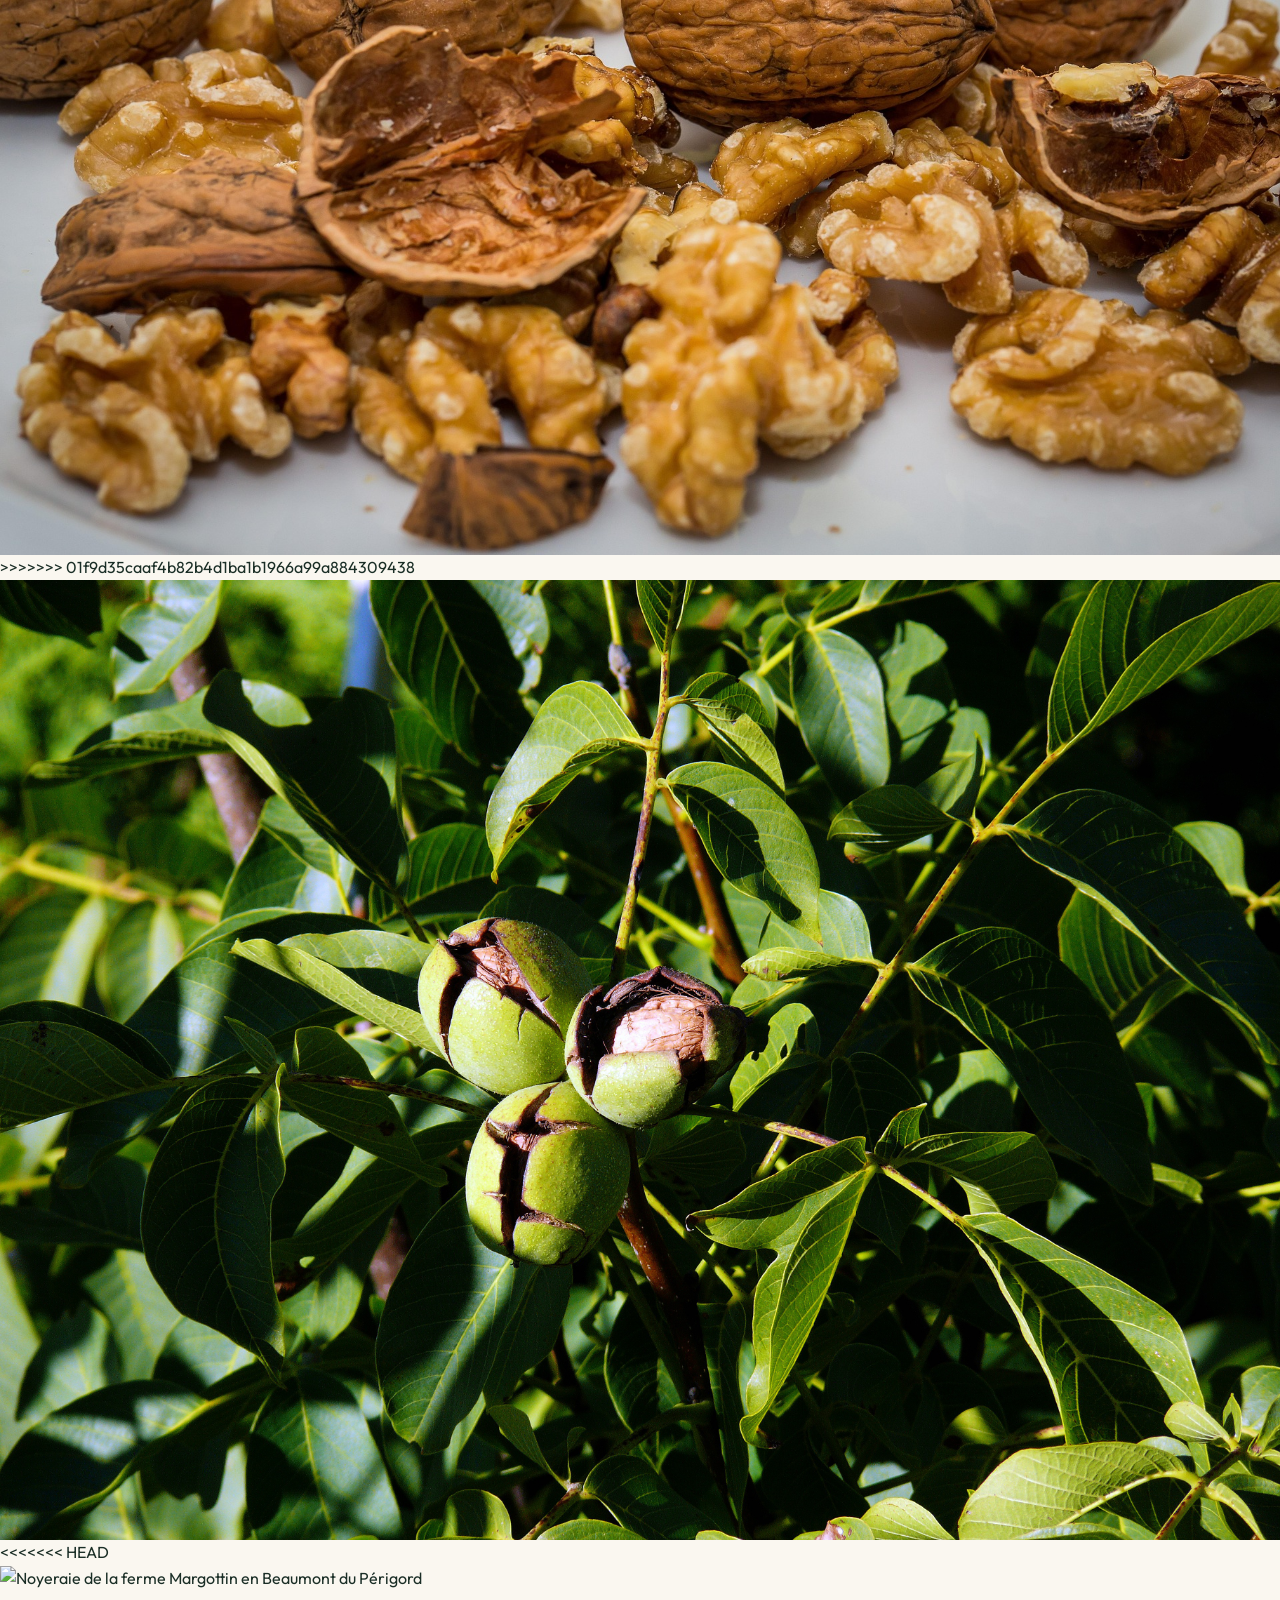
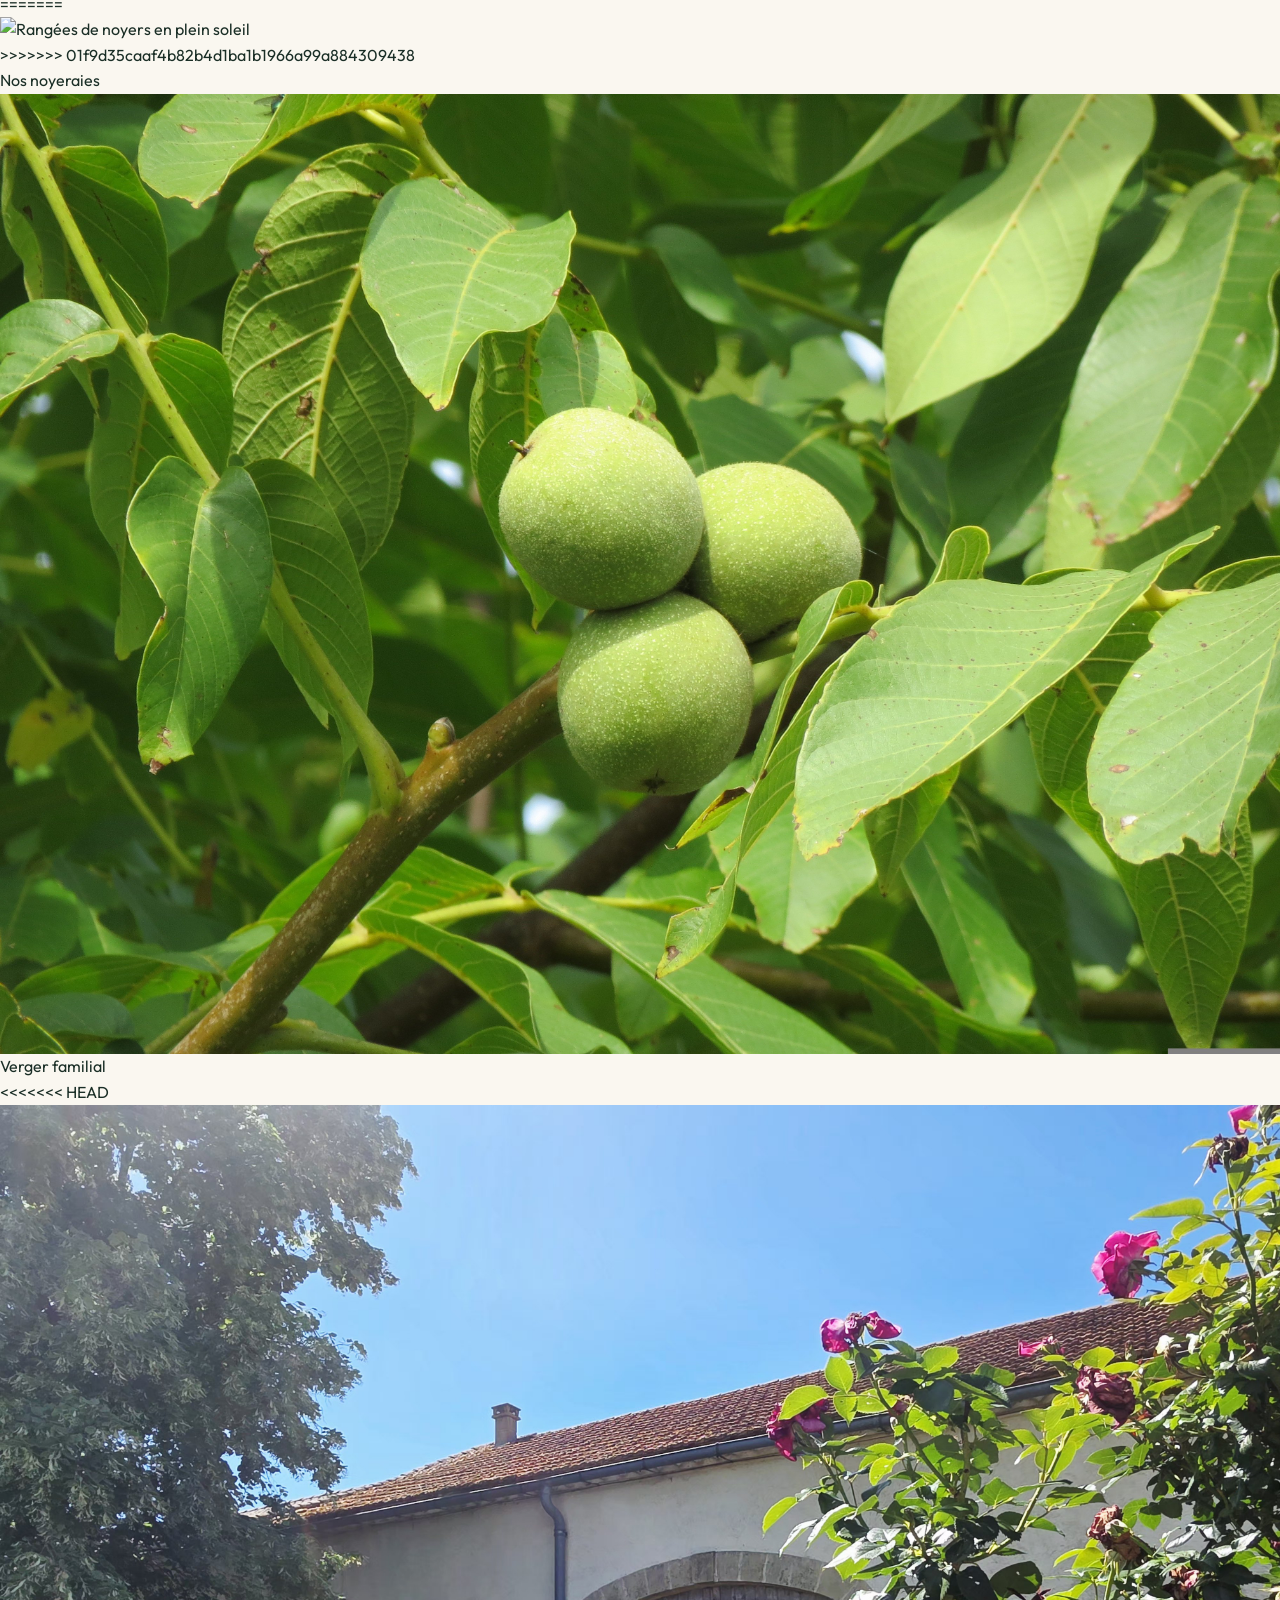
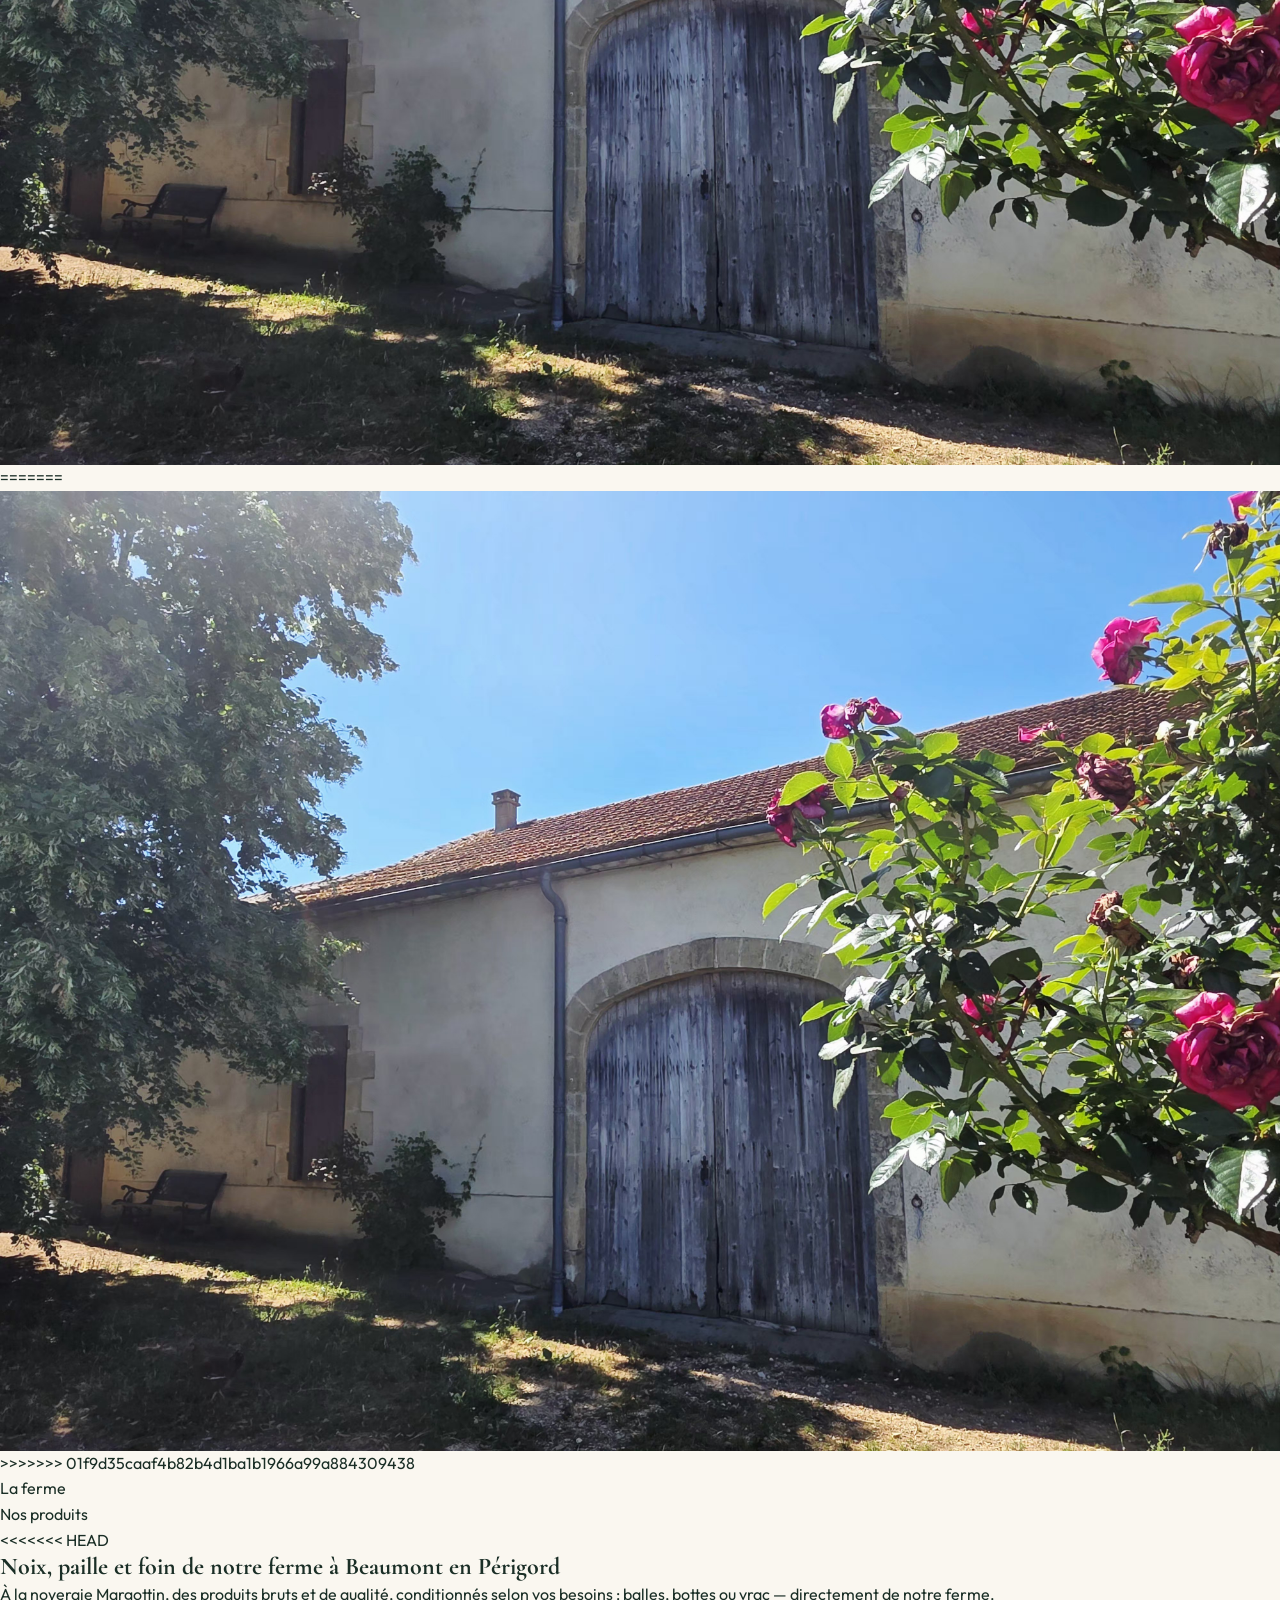
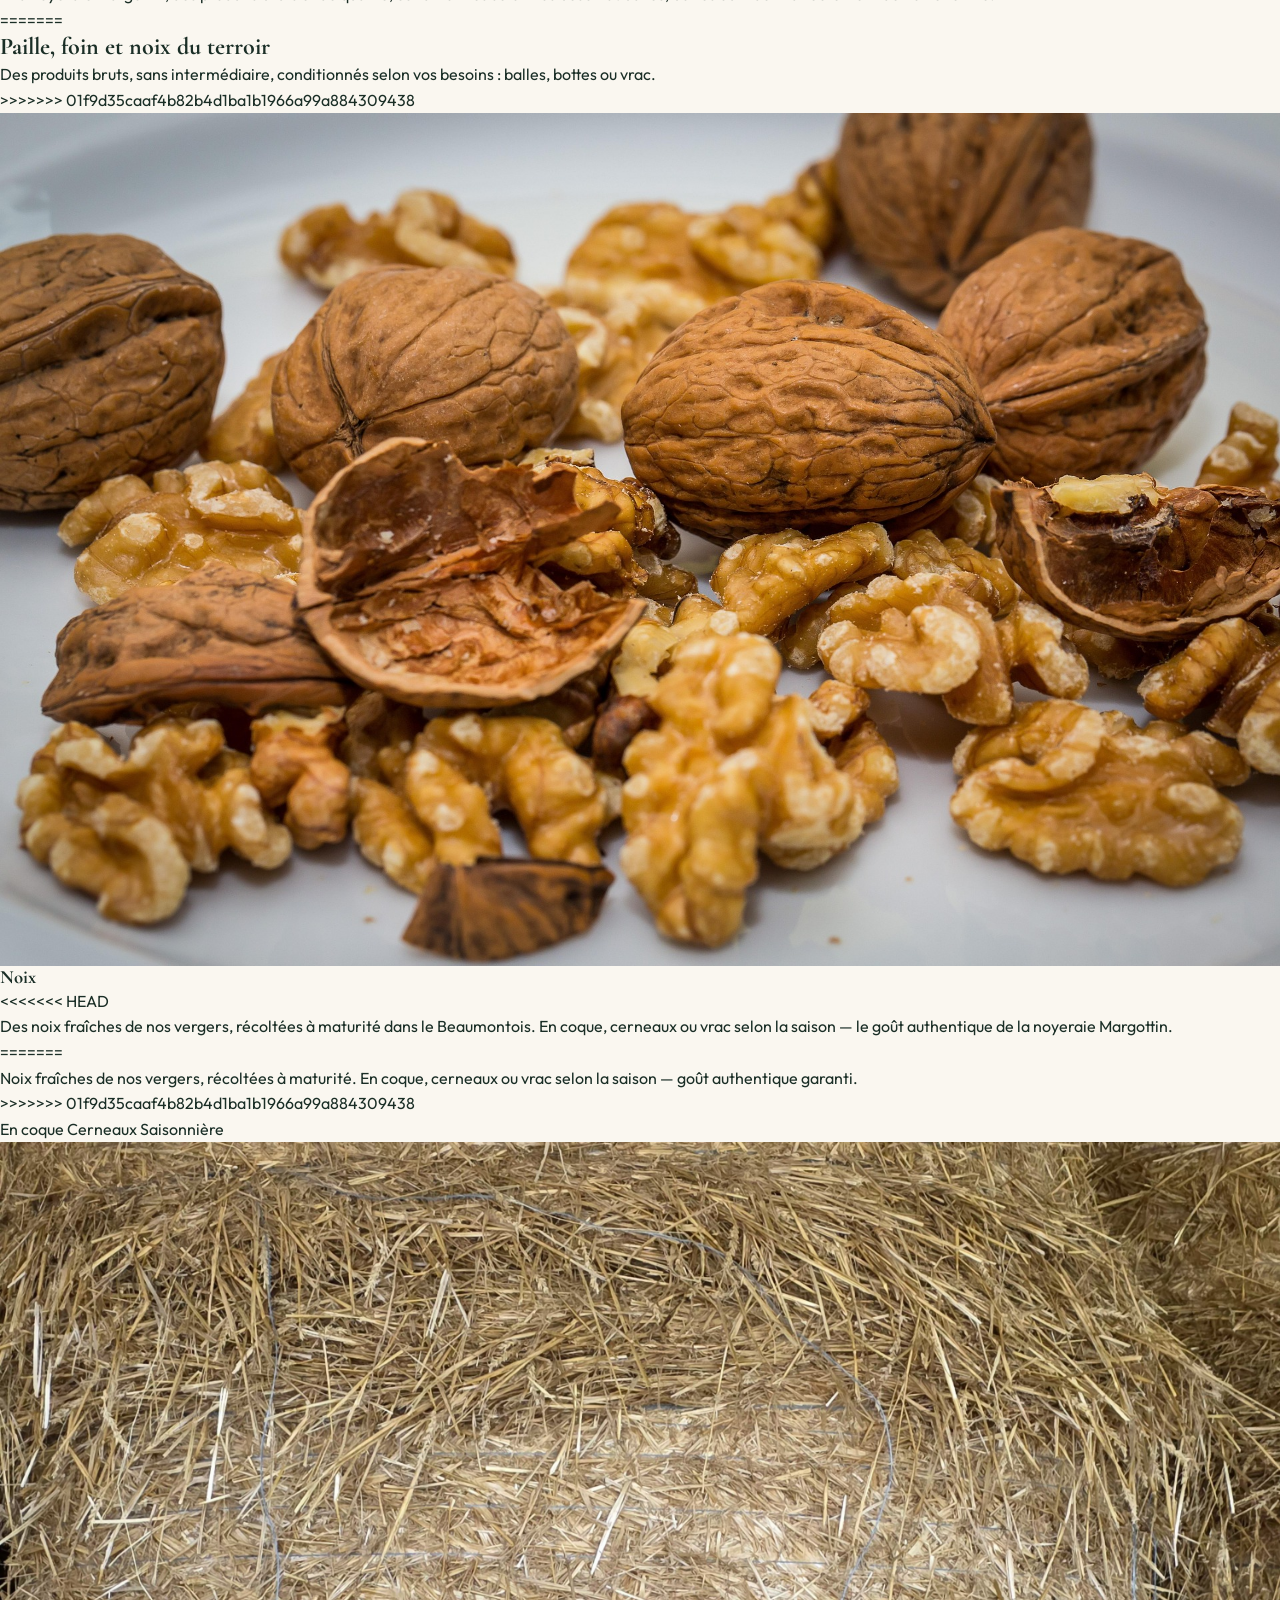
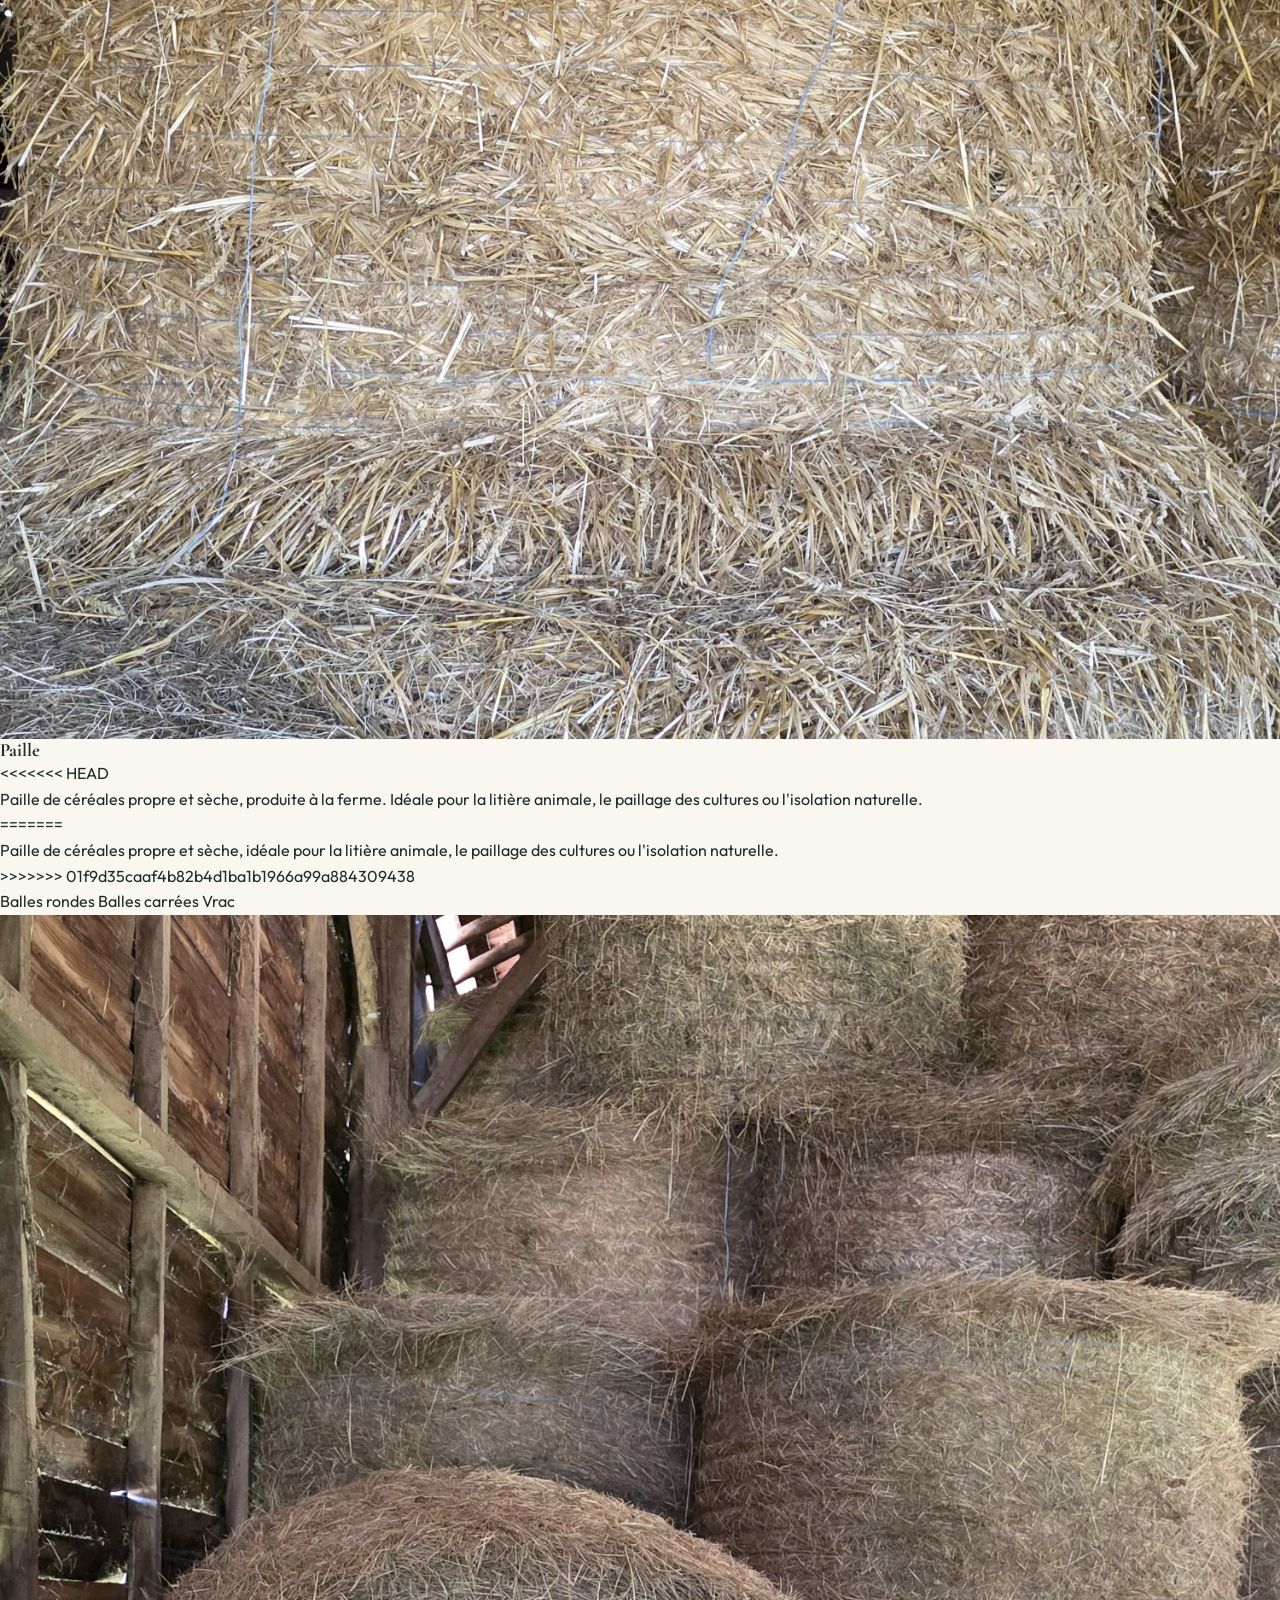
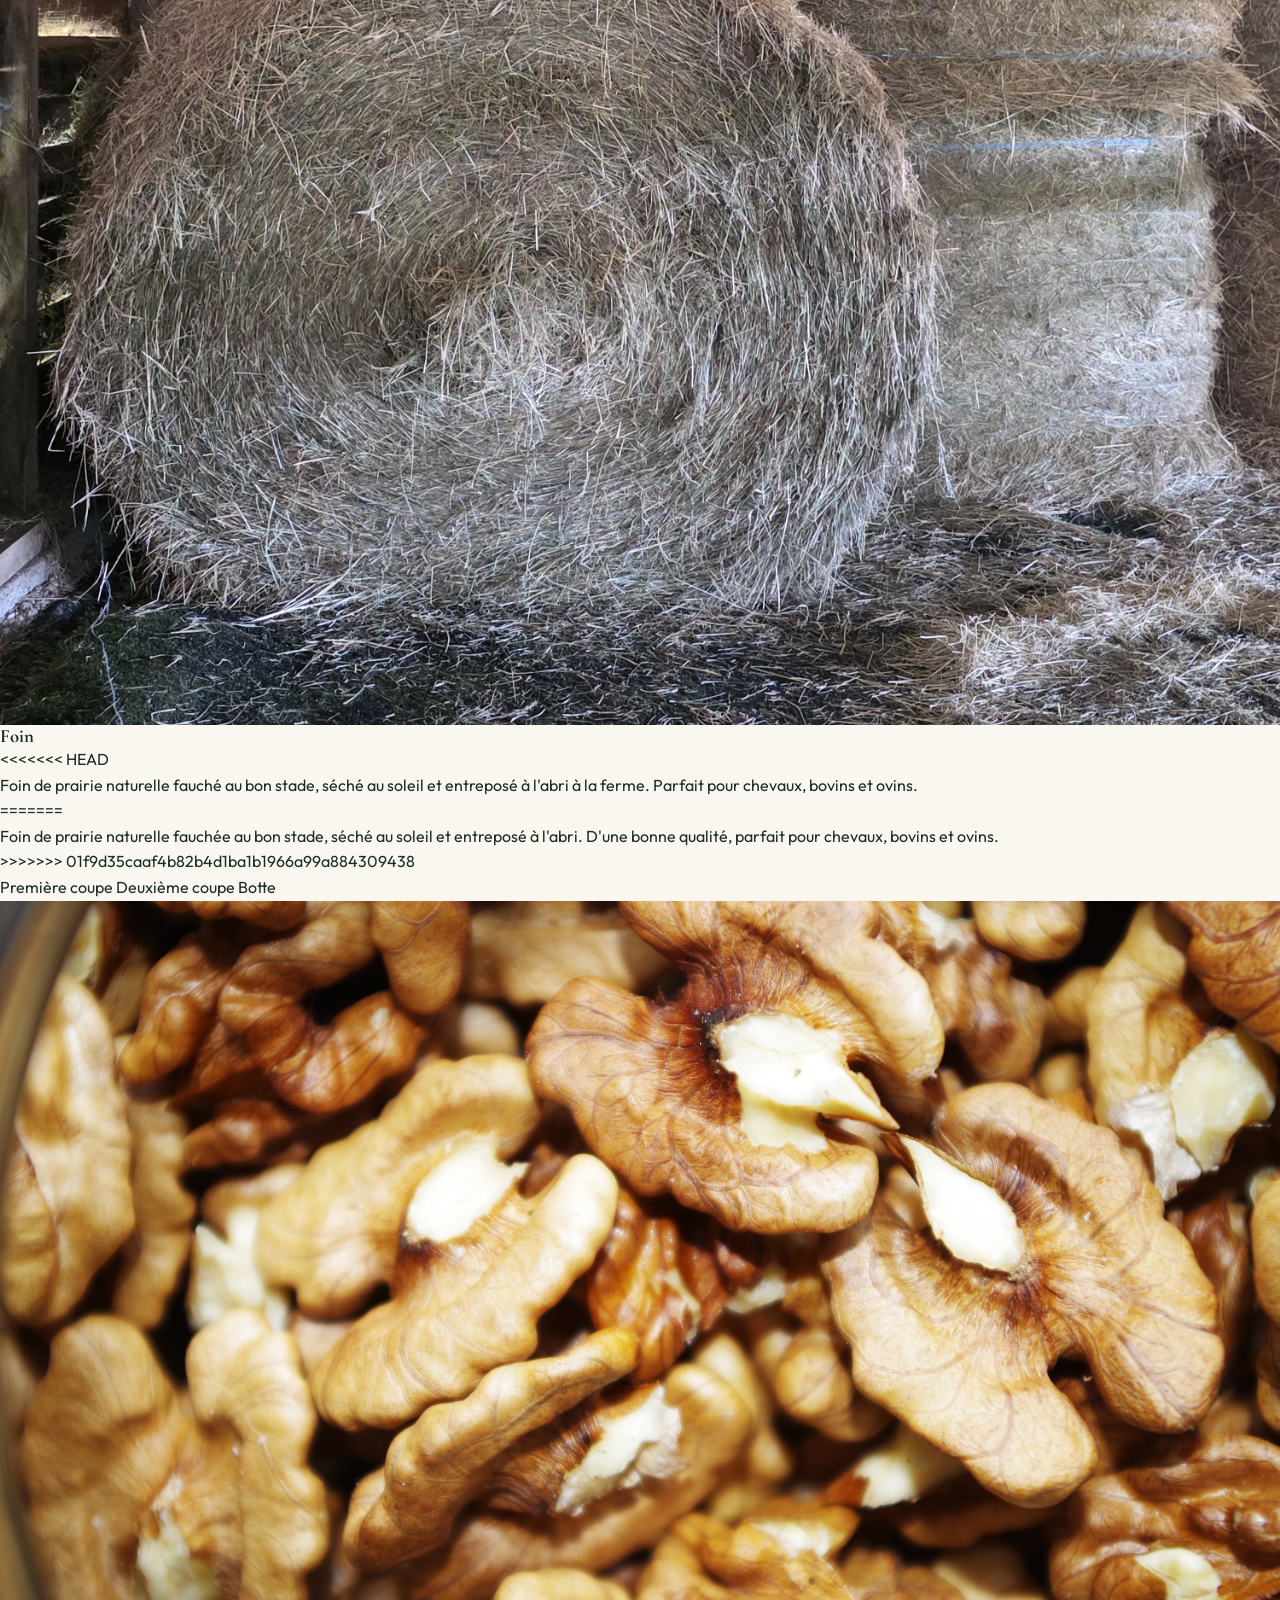
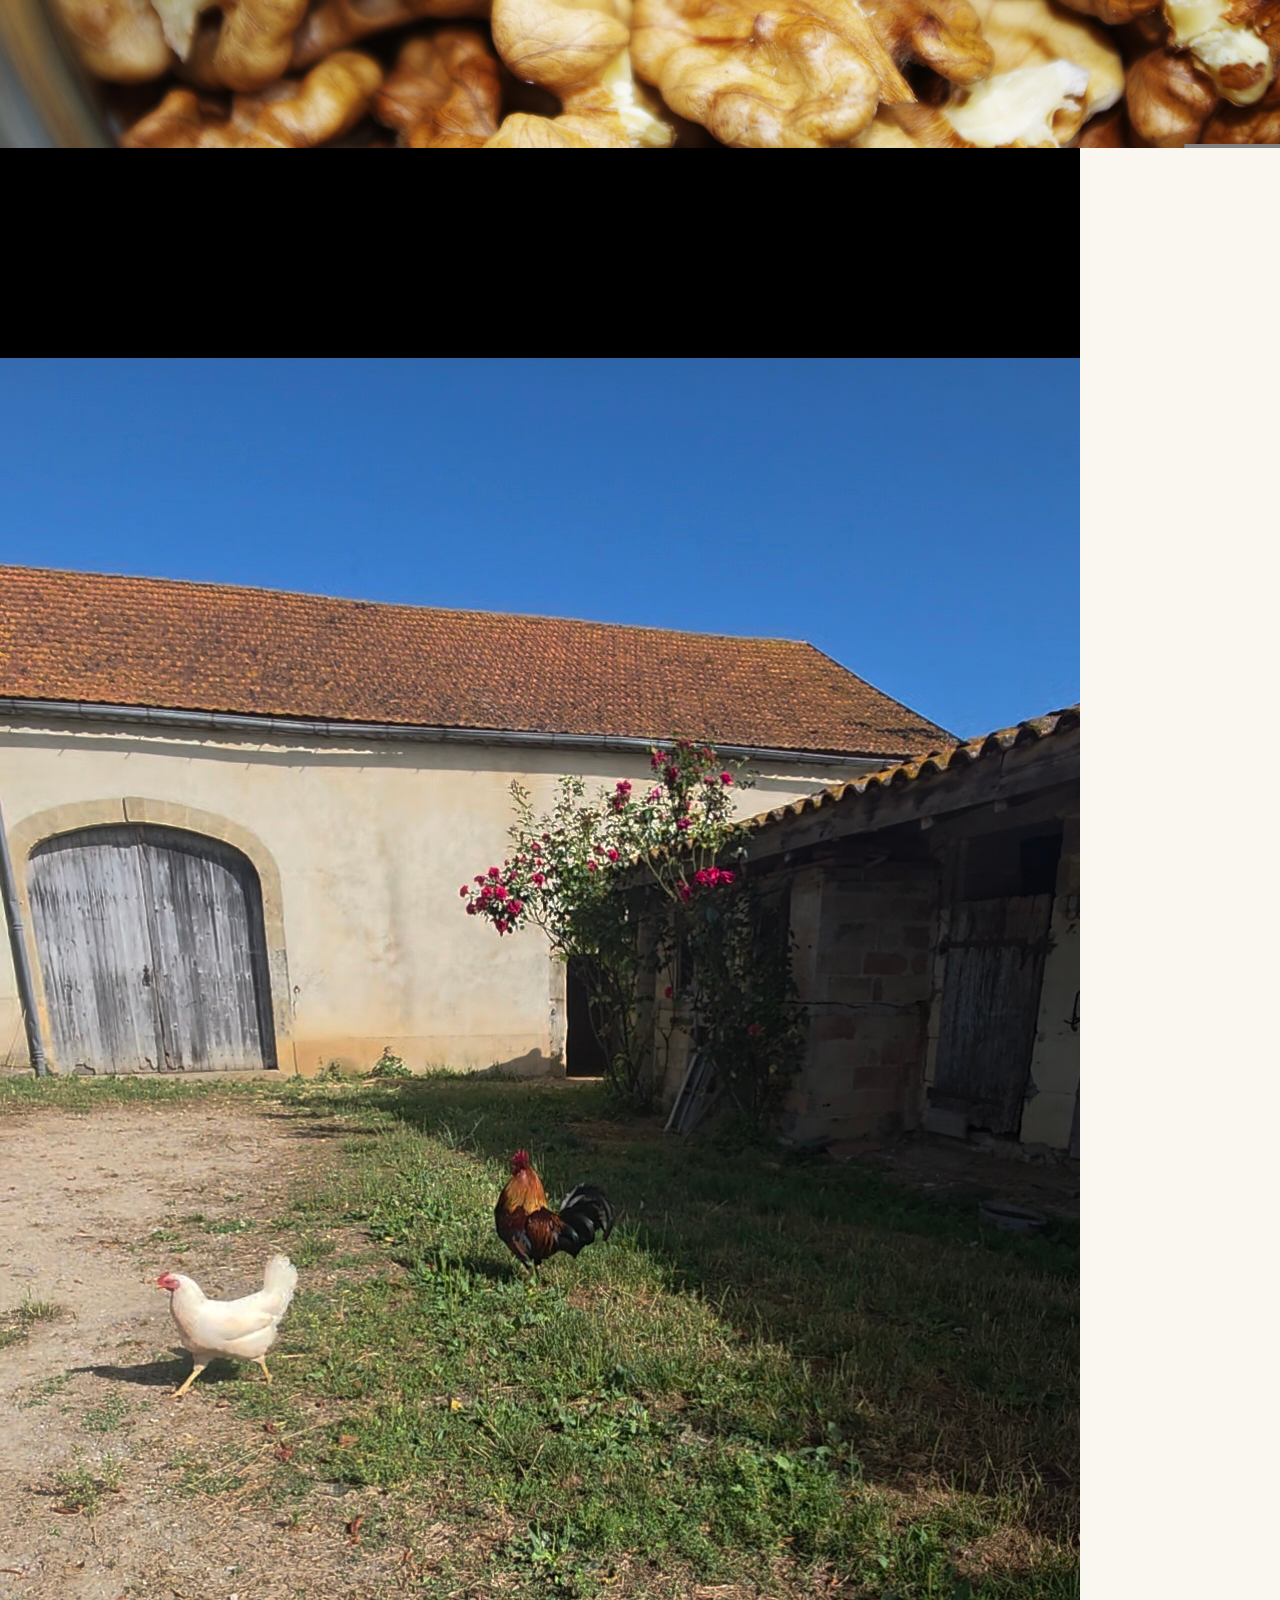
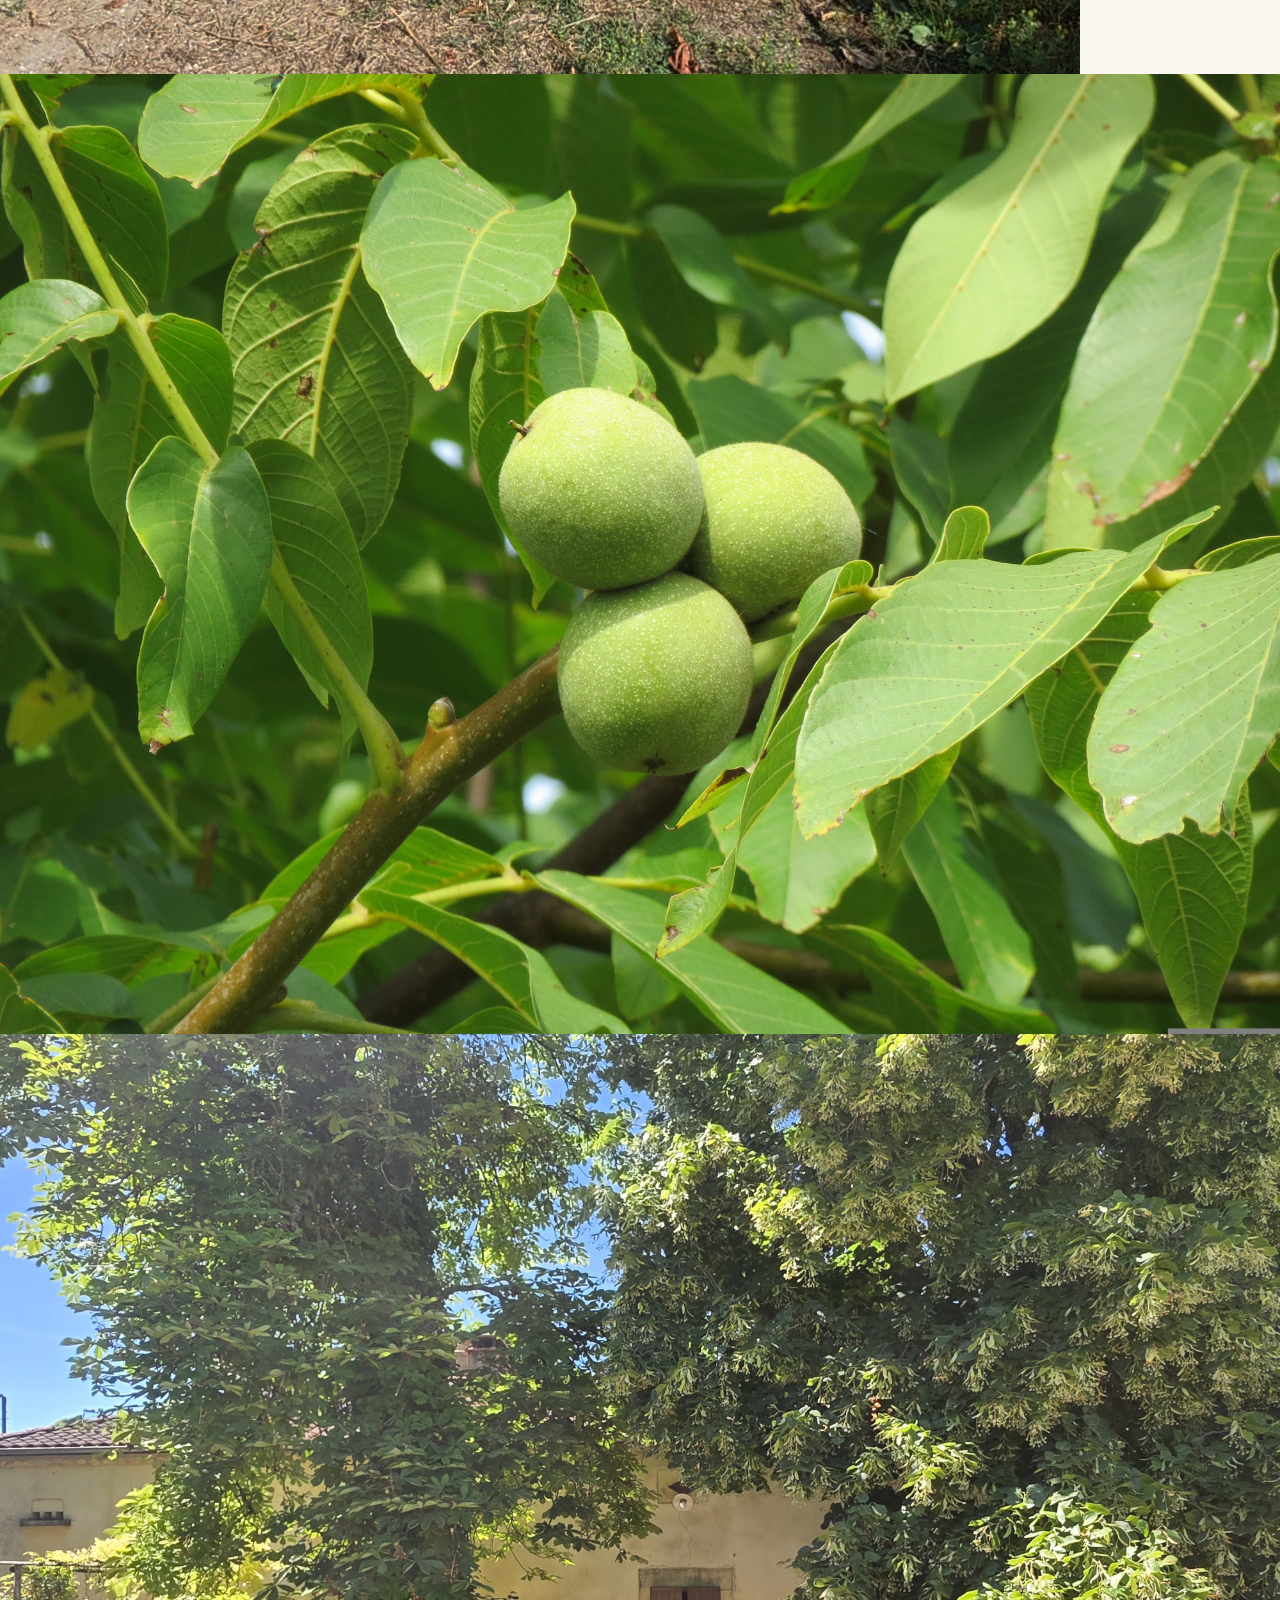
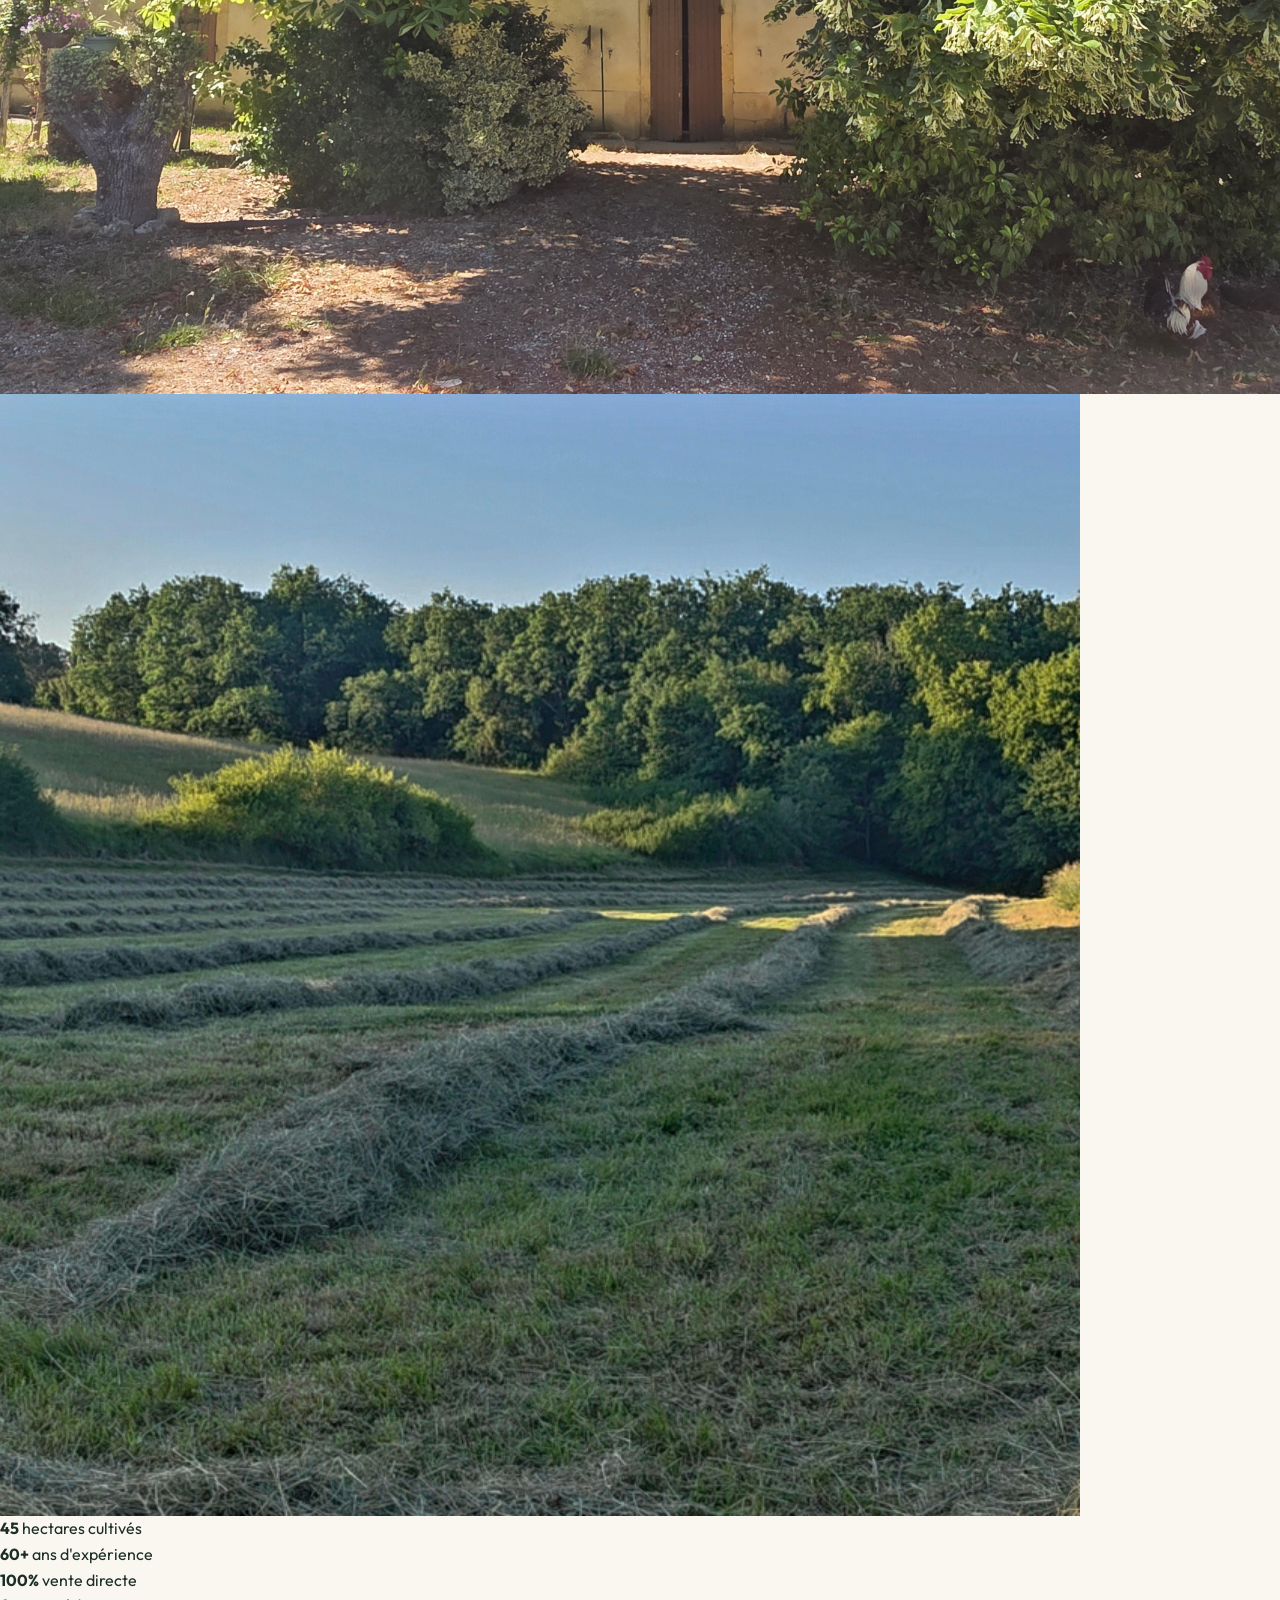
==== commit b90ef445: "Résolution des conflis" ====
--- a/index.html
+++ b/index.html
@@ -3,9 +3,15 @@
 <head>
   <meta charset="UTF-8">
   <meta name="viewport" content="width=device-width, initial-scale=1.0">
+<<<<<<< HEAD
   <meta name="description" content="La noyeraie Margottin — noix, paille et foin à Beaumontois en Périgord. Vente directe à la ferme, près de Beaumont-du-Périgord. Livraison locale.">
   <meta name="google-site-verification" content="3qFea09Dxal60jvv0fq0EySskuEB0Y3A4jam7zZIUs8" />
   <title>La noyeraie Margottin — Noix du Périgord | Ferme à Beaumont du Périgord</title>
+=======
+  <meta name="description" content="La noyeraie Margottin — paille, foin et noix de qualité. Vente directe à la ferme, livraison possible.">
+  <meta name="google-site-verification" content="3qFea09Dxal60jvv0fq0EySskuEB0Y3A4jam7zZIUs8" />
+  <title>La noyeraie Margottin — Noix, Foin & Paille</title>
+>>>>>>> 01f9d35caaf4b82b4d1ba1b1966a99a884309438
   <link rel="preconnect" href="https://fonts.googleapis.com">
   <link rel="preconnect" href="https://fonts.gstatic.com" crossorigin>
   <link href="https://fonts.googleapis.com/css2?family=Cormorant+Garamond:ital,wght@0,500;0,700;1,500&family=Outfit:wght@300;400;500;600&display=swap" rel="stylesheet">
@@ -17,13 +23,22 @@
     <div class="header-inner">
       <a href="#" class="logo-icon-wrap">
         <div class="logo-icon">
+<<<<<<< HEAD
           <img src="logo-icon.png" alt="La noyeraie Margottin" width="30" height="30">
+=======
+          <img src="logo-icon.png?v=2" alt="La noyeraie Margottin" width="30" height="30">
+>>>>>>> 01f9d35caaf4b82b4d1ba1b1966a99a884309438
         </div>
       </a>
       <a href="#" class="header-title">
         <div class="logo-text">
+<<<<<<< HEAD
           La noyeraie Margottin
           <span>Paille · Foin · Noix</span>
+=======
+          La Noyeraie Margottin
+          <span>Noix · Foin · paille</span>
+>>>>>>> 01f9d35caaf4b82b4d1ba1b1966a99a884309438
         </div>
       </a>
       <nav>
@@ -43,9 +58,18 @@
   <section class="hero">
     <div class="hero-inner">
       <div class="hero-content">
+<<<<<<< HEAD
         <h1>La noyeraie Margottin, des noix du Périgord récoltées avec <em>soin</em></h1>
         <p>Au cœur du Beaumont du Périgord, entre Bergerac et Sarlat-la-Canéda, la Famille Margottin vous accueille à la ferme pour découvrir des noix cultivées avec passion.<br>Depuis plus de dix ans, Christophe Margottin perpétue un savoir-faire familial et vous propose ses produits en vente directe, sans intermédiaire.<br>À partir du 1<sup>er</sup> novembre, venez goûter les noix de notre récolte — Franquette et Fernette — au cœur de notre ferme de Beaumontois en Périgord.
         </p>
+=======
+        <h1>La noyeraie Margottin, des noix du Périgord récoltées avec <em>soin.</em></h1>
+        <p>L'exploitation familiale se situe au cœur de la campagne de Beaumontois en Périgord, entre Bergerac et Sarlat.<br>
+        Christophe Margottin, agriculteur depuis 10 ans, vous accueille dans son domaine pour vous proposer des produits de qualité.<br>
+        Nous cultivons et vendons directement paille, foin et noix du Périgord.<br>
+       
+        Venez découvrir à partir du 1<sup>er</sup> novembre les fruits de notre noyeraie.</p>
+>>>>>>> 01f9d35caaf4b82b4d1ba1b1966a99a884309438
         <div class="hero-badges">
           <span class="badge">Vente à la ferme</span>
           <span class="badge">Livraison locale</span>
@@ -58,7 +82,11 @@
       </div>
       <div class="hero-photos">
         <figure class="hero-photo hero-photo-main">
+<<<<<<< HEAD
           <img src="noix 2.jpg" alt="Noix du Périgord — la noyeraie Margottin">
+=======
+          <img src="noix 2.jpg" alt="Noix en coque et cerneaux du Périgord">
+>>>>>>> 01f9d35caaf4b82b4d1ba1b1966a99a884309438
         </figure>
         <figure class="hero-photo hero-photo-secondary">
           <img src="arbre noyer.jpg" alt="Noix mûrissant sur le noyer">
@@ -70,7 +98,11 @@
   <section class="showcase-band" aria-label="Aperçu de la ferme">
     <div class="showcase-inner">
       <figure class="showcase-item showcase-item--large">
+<<<<<<< HEAD
         <img src="Noyeraie.jpg" alt="Noyeraie de la ferme Margottin en Beaumont du Périgord" loading="lazy">
+=======
+        <img src="Noyeraie.jpg" alt="Rangées de noyers en plein soleil" loading="lazy">
+>>>>>>> 01f9d35caaf4b82b4d1ba1b1966a99a884309438
         <figcaption>Nos noyeraies</figcaption>
       </figure>
       <figure class="showcase-item">
@@ -78,7 +110,11 @@
         <figcaption>Verger familial</figcaption>
       </figure>
       <figure class="showcase-item">
+<<<<<<< HEAD
         <img src="ferme1.jpg" alt="La ferme de la noyeraie Margottin" loading="lazy">
+=======
+        <img src="ferme1.jpg" alt="Bâtiment de la ferme avec rosiers" loading="lazy">
+>>>>>>> 01f9d35caaf4b82b4d1ba1b1966a99a884309438
         <figcaption>La ferme</figcaption>
       </figure>
     </div>
@@ -87,8 +123,13 @@
   <section class="products" id="produits">
     <div class="section-inner">
       <p class="section-label">Nos produits</p>
+<<<<<<< HEAD
       <h2 class="section-title">Noix, paille et foin de notre ferme à Beaumont en Périgord</h2>
       <p class="section-desc">À la noyeraie Margottin, des produits bruts et de qualité, conditionnés selon vos besoins : balles, bottes ou vrac — directement de notre ferme.</p>
+=======
+      <h2 class="section-title">Paille, foin et noix du terroir</h2>
+      <p class="section-desc">Des produits bruts, sans intermédiaire, conditionnés selon vos besoins : balles, bottes ou vrac.</p>
+>>>>>>> 01f9d35caaf4b82b4d1ba1b1966a99a884309438
 
       <div class="products-grid">
         <article class="product-card">
@@ -97,7 +138,11 @@
           </div>
           <div class="product-body">
             <h3>Noix</h3>
+<<<<<<< HEAD
             <p>Des noix fraîches de nos vergers, récoltées à maturité dans le Beaumontois. En coque, cerneaux ou vrac selon la saison — le goût authentique de la noyeraie Margottin.</p>
+=======
+            <p>Noix fraîches de nos vergers, récoltées à maturité. En coque, cerneaux ou vrac selon la saison — goût authentique garanti.</p>
+>>>>>>> 01f9d35caaf4b82b4d1ba1b1966a99a884309438
             <div class="product-tags">
               <span>En coque</span>
               <span>Cerneaux</span>
@@ -112,7 +157,11 @@
           </div>
           <div class="product-body">
             <h3>Paille</h3>
+<<<<<<< HEAD
             <p>Paille de céréales propre et sèche, produite à la ferme. Idéale pour la litière animale, le paillage des cultures ou l'isolation naturelle.</p>
+=======
+            <p>Paille de céréales propre et sèche, idéale pour la litière animale, le paillage des cultures ou l'isolation naturelle.</p>
+>>>>>>> 01f9d35caaf4b82b4d1ba1b1966a99a884309438
             <div class="product-tags">
               <span>Balles rondes</span>
               <span>Balles carrées</span>
@@ -127,7 +176,11 @@
           </div>
           <div class="product-body">
             <h3>Foin</h3>
+<<<<<<< HEAD
             <p>Foin de prairie naturelle fauché au bon stade, séché au soleil et entreposé à l'abri à la ferme. Parfait pour chevaux, bovins et ovins.</p>
+=======
+            <p>Foin de prairie naturelle fauchée au bon stade, séché au soleil et entreposé à l'abri. D'une bonne qualité, parfait pour chevaux, bovins et ovins.</p>
+>>>>>>> 01f9d35caaf4b82b4d1ba1b1966a99a884309438
             <div class="product-tags">
               <span>Première coupe</span>
               <span>Deuxième coupe</span>
@@ -171,10 +224,17 @@
         </div>
         <div class="about-text">
           <p class="section-label">La ferme</p>
+<<<<<<< HEAD
           <h2 class="section-title">Une ferme familiale, ancrée dans la terre du Périgord</h2>
           <p>Installée depuis trois générations sur les hauteurs de Labouquerie, à Beaumontois en Périgord, la ferme de la noyeraie Margottin perpétue une histoire agricole profondément enracinée dans le Beaumontois. Anciennement consacrée à l'élevage de Blonde d'Aquitaine, elle s'est tournée vers les grandes cultures et les vergers de noyers.<br>
             Deux variétés de noix y sont cultivées pour leurs qualités et leur goût du terroir : la Franquette, en appellation d'origine protégée (AOP), et la Fernette.<br> Nous pratiquons une agriculture raisonnée qui préserve les sols et la biodiversité de notre ferme.</p>
           <p>Chaque récolte est suivie de près : du fauchage à la mise en balles, de la cueillette des noix au séchage — la noyeraie Margottin ne laisse rien au hasard.</p>
+=======
+          <h2 class="section-title">Une histoire de famille, ancrée dans la terre</h2>
+          <p>Installée depuis trois générations sur les hauteurs de Labouquerie commune de Beaumontois en Périgord, notre ferme, anciennement sanctuaire de l'élevage de blonde d'Aquitaine, se transforme en une exploitation agricole grandes cultures et vergers de noyers.<br>
+            Deux espèces de noix y sont cultivées pour leurs résistances et leurs goûts du terroir : la Franquette, une variété d'appellation d'origine protégée (AOP), et la Fernette.<br> Nous croyons en une agriculture raisonnée qui préserve les sols et la biodiversité.</p>
+          <p>Chaque récolte est suivie de près : du fauchage à la mise en balles, de la cueillette des noix au séchage — rien n'est laissé au hasard.</p>
+>>>>>>> 01f9d35caaf4b82b4d1ba1b1966a99a884309438
           <ul class="about-list">
             <li>Récolte et conditionnement sur place</li>
             <li>Stockage à l'abri pour garantir la qualité</li>
@@ -184,8 +244,13 @@
         </div>
       </div>
 
+<<<<<<< HEAD
       <div class="farm-videos" id="videos">
         <p class="farm-videos-caption">La ferme de la noyeraie Margottin en images</p>
+=======
+      <div class="farm-videos">
+        <p class="video-caption">Découvrez la ferme en images</p>
+>>>>>>> 01f9d35caaf4b82b4d1ba1b1966a99a884309438
         <div class="video-gallery">
           <div class="video-container video-container--short">
             <iframe src="https://www.youtube.com/embed/3t5bYQdpp4o"
@@ -214,22 +279,38 @@
         <div class="quality-item">
           <svg viewBox="0 0 24 24"><path d="M12 2L4 7v6c0 5.5 3.8 10.7 8 12 4.2-1.3 8-6.5 8-12V7l-8-5z"/></svg>
           <h3>Traçabilité</h3>
+<<<<<<< HEAD
           <p>Des noix dont l'origine est connue, une qualité que nous garantissons.</p>
+=======
+          <p>Chaque lot est identifié et contrôlé avant expédition.</p>
+>>>>>>> 01f9d35caaf4b82b4d1ba1b1966a99a884309438
         </div>
         <div class="quality-item">
           <svg viewBox="0 0 24 24"><path d="M12 3L2 12h3v8h6v-6h2v6h6v-8h3L12 3z"/></svg>
           <h3>Production locale</h3>
+<<<<<<< HEAD
           <p>De notre ferme du Beaumont du Périgord directement chez vous.</p>
+=======
+          <p>Circuit court : de notre ferme directement chez vous.</p>
+>>>>>>> 01f9d35caaf4b82b4d1ba1b1966a99a884309438
         </div>
         <div class="quality-item">
           <svg viewBox="0 0 24 24"><path d="M12 2C6.5 2 2 6.5 2 12s4.5 10 10 10 10-4.5 10-10S17.5 2 12 2zm-1 15l-5-5 1.4-1.4L11 14.2l7.6-7.6L20 8l-9 9z"/></svg>
           <h3>Séchage naturel</h3>
+<<<<<<< HEAD
           <p>Paille et foin séchés au soleil périgourdin, sans additif.</p>
+=======
+          <p>Paille et foin séchés au soleil, sans additif.</p>
+>>>>>>> 01f9d35caaf4b82b4d1ba1b1966a99a884309438
         </div>
         <div class="quality-item">
           <svg viewBox="0 0 24 24"><path d="M16 11c1.7 0 3-1.3 3-3S17.7 5 16 5s-3 1.3-3 3 1.3 3 3 3zm-8 0c1.7 0 3-1.3 3-3S9.7 5 8 5 5 6.3 5 8s1.3 3 3 3zm0 2c-2.3 0-7 1.2-7 3.5V20h14v-3.5C15 14.2 10.3 13 8 13zm8 0c-.3 0-.6 0-1 .1 1.2.9 2 2.1 2 3.4V20h6v-3.5C23 14.2 18.7 13 16 13z"/></svg>
           <h3>Accueil personnalisé</h3>
+<<<<<<< HEAD
           <p>Accueil chaleureux à la ferme et conseils adaptés à vos besoins.</p>
+=======
+          <p>Une équipe à votre écoute pour trouver la bonne formule.</p>
+>>>>>>> 01f9d35caaf4b82b4d1ba1b1966a99a884309438
         </div>
       </div>
     </div>
@@ -238,8 +319,13 @@
   <section id="contact">
     <div class="section-inner">
       <p class="section-label">Contact</p>
+<<<<<<< HEAD
       <h2 class="section-title">Commander des noix ou venir à la ferme</h2>
       <p class="section-desc">Retrait à la ferme de la noyeraie Margottin, à Beaumontois en Périgord. Sur rendez-vous — devis gratuit sous 48 h.</p>
+=======
+      <h2 class="section-title">Passer commande ou nous rendre visite</h2>
+      <p class="section-desc">Retrait à la ferme sur rendez-vous. Devis gratuit sous 48 h.</p>
+>>>>>>> 01f9d35caaf4b82b4d1ba1b1966a99a884309438
 
       <div class="contact-grid">
         <div class="contact-info">
@@ -267,7 +353,11 @@
             </div>
             <div>
               <h3>E-mail</h3>
+<<<<<<< HEAD
               <p><a href="mailto:contact@lanoyeraiemargottin">contact@lanoyeraiemargottin.fr</a></p>
+=======
+              <p><a href="mailto:contact@lanoyeraiemargottin">contact@lanoyeraiemargottin</a></p>
+>>>>>>> 01f9d35caaf4b82b4d1ba1b1966a99a884309438
             </div>
           </div>
           <div class="contact-item">
--- a/styles.css
+++ b/styles.css
@@ -64,6 +64,7 @@
 .header-inner {
   max-width: 1200px;
   margin: 0 auto;
+<<<<<<< HEAD
   padding: 1.25rem 1.5rem;
   display: flex;
   align-items: center;
@@ -83,6 +84,18 @@
 nav {
   flex-shrink: 0;
   position: relative;
+=======
+  padding: 1rem 1.5rem;
+  display: flex;
+  align-items: center;
+  justify-content: space-between;
+}
+
+.logo {
+  display: flex;
+  align-items: center;
+  gap: 0.75rem;
+>>>>>>> 01f9d35caaf4b82b4d1ba1b1966a99a884309438
 }
 
 .logo-icon {
@@ -105,6 +118,7 @@
   margin: 0 auto;
 }
 
+<<<<<<< HEAD
 @media (min-width: 901px) {
   .logo-icon {
     width: 56px;
@@ -135,17 +149,32 @@
   flex-direction: column;
   align-items: center;
   text-align: center;
+=======
+.logo-text {
+  font-family: 'Cormorant Garamond', serif;
+  font-size: 1.35rem;
+  font-weight: 700;
+  color: var(--cream);
+>>>>>>> 01f9d35caaf4b82b4d1ba1b1966a99a884309438
 }
 
 .logo-text span {
   display: block;
   font-family: 'Outfit', sans-serif;
+<<<<<<< HEAD
   font-size: clamp(0.55rem, 1.2vw, 0.72rem);
   font-weight: 400;
   letter-spacing: 0.18em;
   text-transform: uppercase;
   color: var(--wheat);
   margin-top: 0.35rem;
+=======
+  font-size: 0.65rem;
+  font-weight: 400;
+  letter-spacing: 0.15em;
+  text-transform: uppercase;
+  color: var(--wheat);
+>>>>>>> 01f9d35caaf4b82b4d1ba1b1966a99a884309438
 }
 
 nav ul {
@@ -155,7 +184,11 @@
 }
 
 nav a {
+<<<<<<< HEAD
   font-size: 1.25rem;
+=======
+  font-size: 0.9rem;
+>>>>>>> 01f9d35caaf4b82b4d1ba1b1966a99a884309438
   font-weight: 500;
   color: var(--cream);
   padding: 0.5rem 1rem;
@@ -190,7 +223,11 @@
   position: relative;
   min-height: 92vh;
   display: flex;
+<<<<<<< HEAD
   align-items: flex-start;
+=======
+  align-items: center;
+>>>>>>> 01f9d35caaf4b82b4d1ba1b1966a99a884309438
   background: linear-gradient(135deg, var(--cream) 0%, var(--wheat-light) 100%);
 }
 
@@ -200,18 +237,29 @@
   width: 100%;
   max-width: 1200px;
   margin: 0 auto;
+<<<<<<< HEAD
   padding: 5.5rem 1.5rem 4rem;
   display: grid;
   grid-template-columns: 1.05fr 0.95fr;
   gap: 3rem;
   align-items: start;
+=======
+  padding: 7rem 1.5rem 4rem;
+  display: grid;
+  grid-template-columns: 1.05fr 0.95fr;
+  gap: 3rem;
+  align-items: center;
+>>>>>>> 01f9d35caaf4b82b4d1ba1b1966a99a884309438
 }
 
 .hero-content h1 {
   font-size: clamp(2.5rem, 5vw, 3.75rem);
   color: var(--forest);
   margin-bottom: 1.25rem;
+<<<<<<< HEAD
   text-align: center;
+=======
+>>>>>>> 01f9d35caaf4b82b4d1ba1b1966a99a884309438
 }
 
 .hero-content h1 em {
@@ -383,7 +431,11 @@
 }
 
 .section-label {
+<<<<<<< HEAD
   font-size: 1.5rem;
+=======
+  font-size: 0.75rem;
+>>>>>>> 01f9d35caaf4b82b4d1ba1b1966a99a884309438
   font-weight: 600;
   letter-spacing: 0.2em;
   text-transform: uppercase;
@@ -400,7 +452,11 @@
 .section-desc {
   color: var(--brown);
   max-width: 560px;
+<<<<<<< HEAD
   margin-bottom: 1.5rem;
+=======
+  margin-bottom: 3rem;
+>>>>>>> 01f9d35caaf4b82b4d1ba1b1966a99a884309438
 }
 
 /* Products */
@@ -494,7 +550,11 @@
   display: grid;
   grid-template-columns: 1fr 1fr;
   gap: 4rem;
+<<<<<<< HEAD
   align-items: start;
+=======
+  align-items: center;
+>>>>>>> 01f9d35caaf4b82b4d1ba1b1966a99a884309438
 }
 
 .about-visual {
@@ -517,9 +577,15 @@
 
 .video-container--short {
   aspect-ratio: 9 / 16;
+<<<<<<< HEAD
   flex: 1;
   max-width: 280px;
   margin-bottom: 0;
+=======
+  max-width: 320px;
+  margin-left: auto;
+  margin-right: auto;
+>>>>>>> 01f9d35caaf4b82b4d1ba1b1966a99a884309438
 }
 
 .video-container video,
@@ -531,6 +597,7 @@
   object-fit: cover;
 }
 
+<<<<<<< HEAD
 .farm-videos {
   margin-top: 3rem;
   padding-top: 2.5rem;
@@ -556,6 +623,8 @@
   margin: 0 auto;
 }
 
+=======
+>>>>>>> 01f9d35caaf4b82b4d1ba1b1966a99a884309438
 .video-caption {
   font-size: 0.85rem;
   color: var(--wheat-light);
@@ -627,15 +696,22 @@
   opacity: 0.85;
 }
 
+<<<<<<< HEAD
 .about-text p:not(.section-label) {
+=======
+.about-text p {
+>>>>>>> 01f9d35caaf4b82b4d1ba1b1966a99a884309438
   color: var(--brown);
   margin-bottom: 1.25rem;
 }
 
+<<<<<<< HEAD
 #ferme .about-text .section-label {
   color: var(--wheat);
 }
 
+=======
+>>>>>>> 01f9d35caaf4b82b4d1ba1b1966a99a884309438
 .about-list {
   list-style: none;
   margin-top: 1.5rem;
@@ -800,12 +876,15 @@
   min-height: 100px;
 }
 
+<<<<<<< HEAD
 .contact-form .btn-primary {
   display: block;
   margin-left: auto;
   margin-right: auto;
 }
 
+=======
+>>>>>>> 01f9d35caaf4b82b4d1ba1b1966a99a884309438
 /* Footer */
 footer {
   background: var(--forest-dark);
@@ -855,6 +934,7 @@
 
 /* Responsive */
 @media (max-width: 900px) {
+<<<<<<< HEAD
   .header-inner {
     display: grid;
     grid-template-columns: auto 1fr auto;
@@ -871,12 +951,20 @@
   .hero {
     min-height: auto;
     align-items: center;
+=======
+  .hero {
+    min-height: auto;
+>>>>>>> 01f9d35caaf4b82b4d1ba1b1966a99a884309438
   }
 
   .hero-inner {
     grid-template-columns: 1fr;
+<<<<<<< HEAD
     padding-top: 3rem;
     align-items: center;
+=======
+    padding-top: 6rem;
+>>>>>>> 01f9d35caaf4b82b4d1ba1b1966a99a884309438
   }
 
   .hero-photos {
@@ -937,6 +1025,7 @@
   .hero-badges + div {
     display: flex;
     flex-direction: column;
+<<<<<<< HEAD
     align-items: center;
     width: 100%;
   }
@@ -949,6 +1038,9 @@
 
   nav {
     padding-right: 2.5rem;
+=======
+    align-items: flex-start;
+>>>>>>> 01f9d35caaf4b82b4d1ba1b1966a99a884309438
   }
 }
 
@@ -966,6 +1058,7 @@
     grid-column: span 2;
   }
 
+<<<<<<< HEAD
   .video-gallery {
     flex-wrap: wrap;
     gap: 1.25rem;
@@ -975,6 +1068,8 @@
     max-width: 160px;
   }
 
+=======
+>>>>>>> 01f9d35caaf4b82b4d1ba1b1966a99a884309438
   .footer-inner {
     flex-direction: column;
     text-align: center;
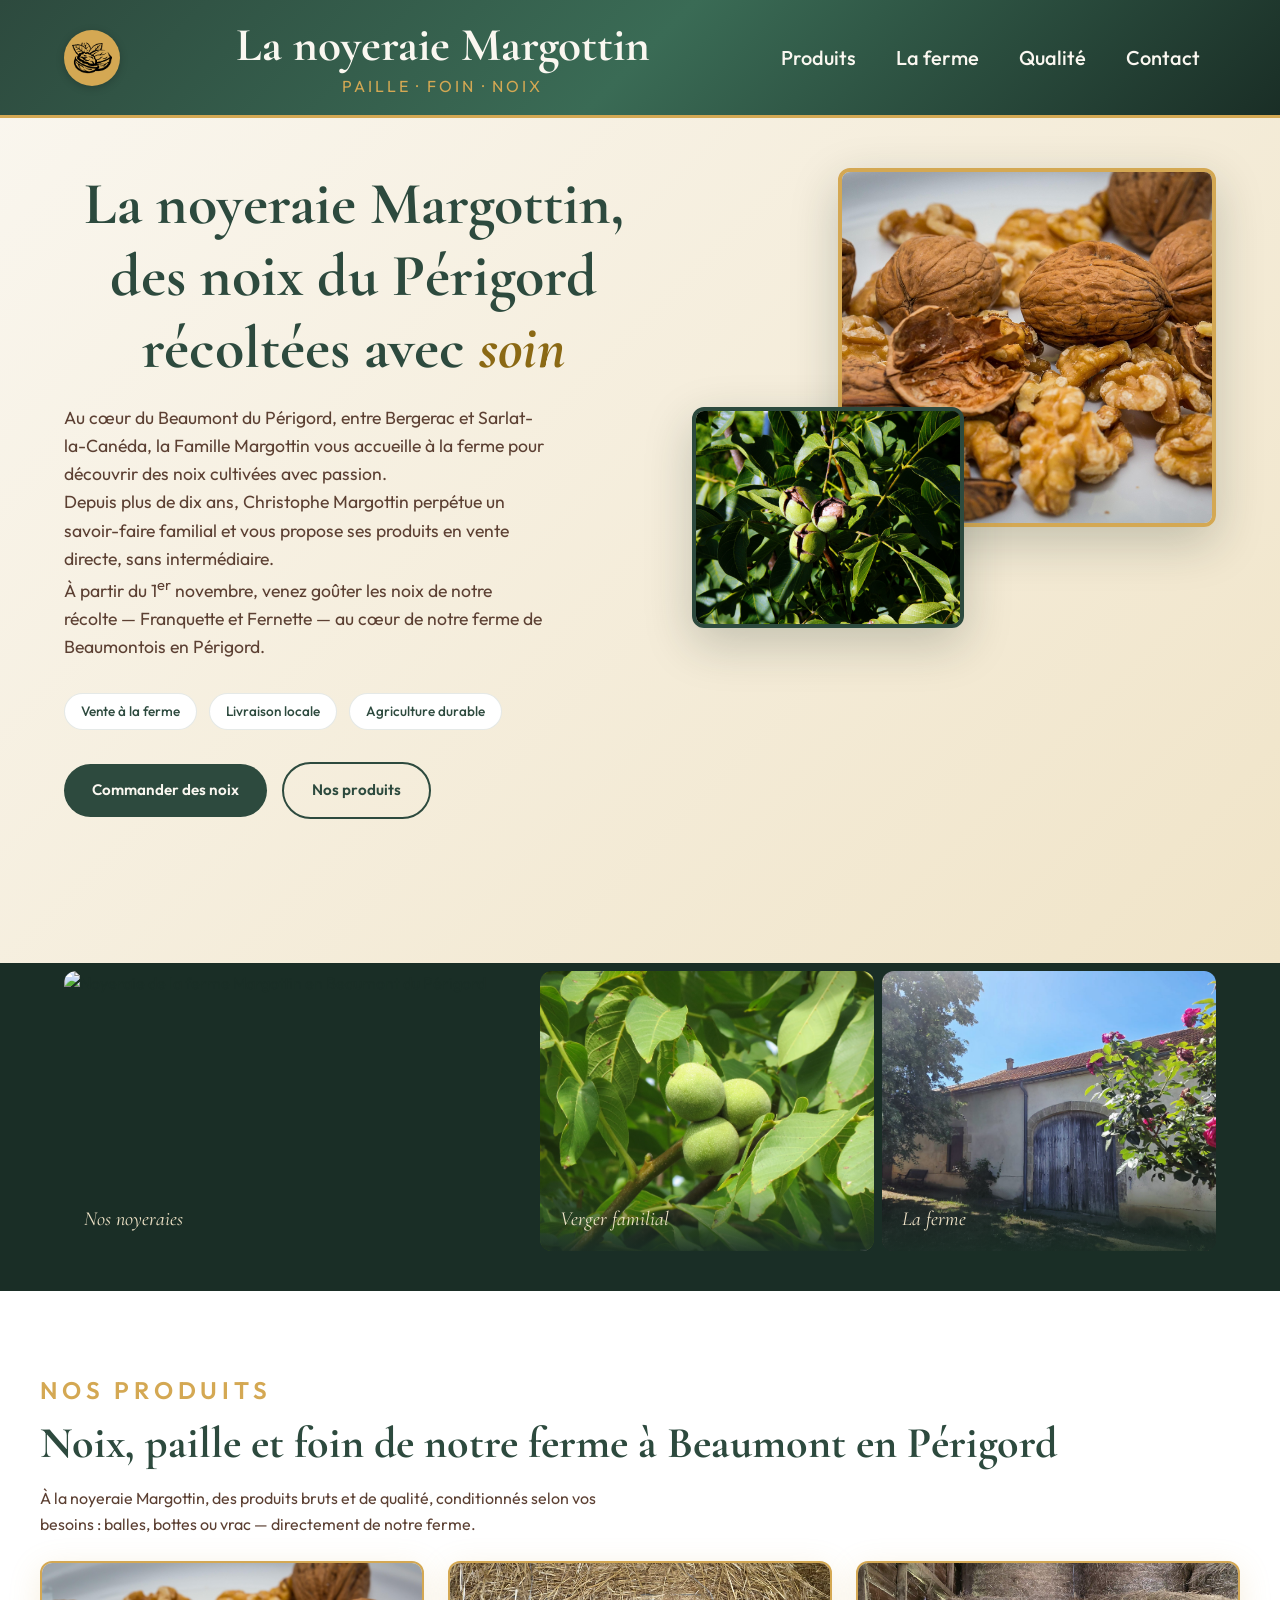
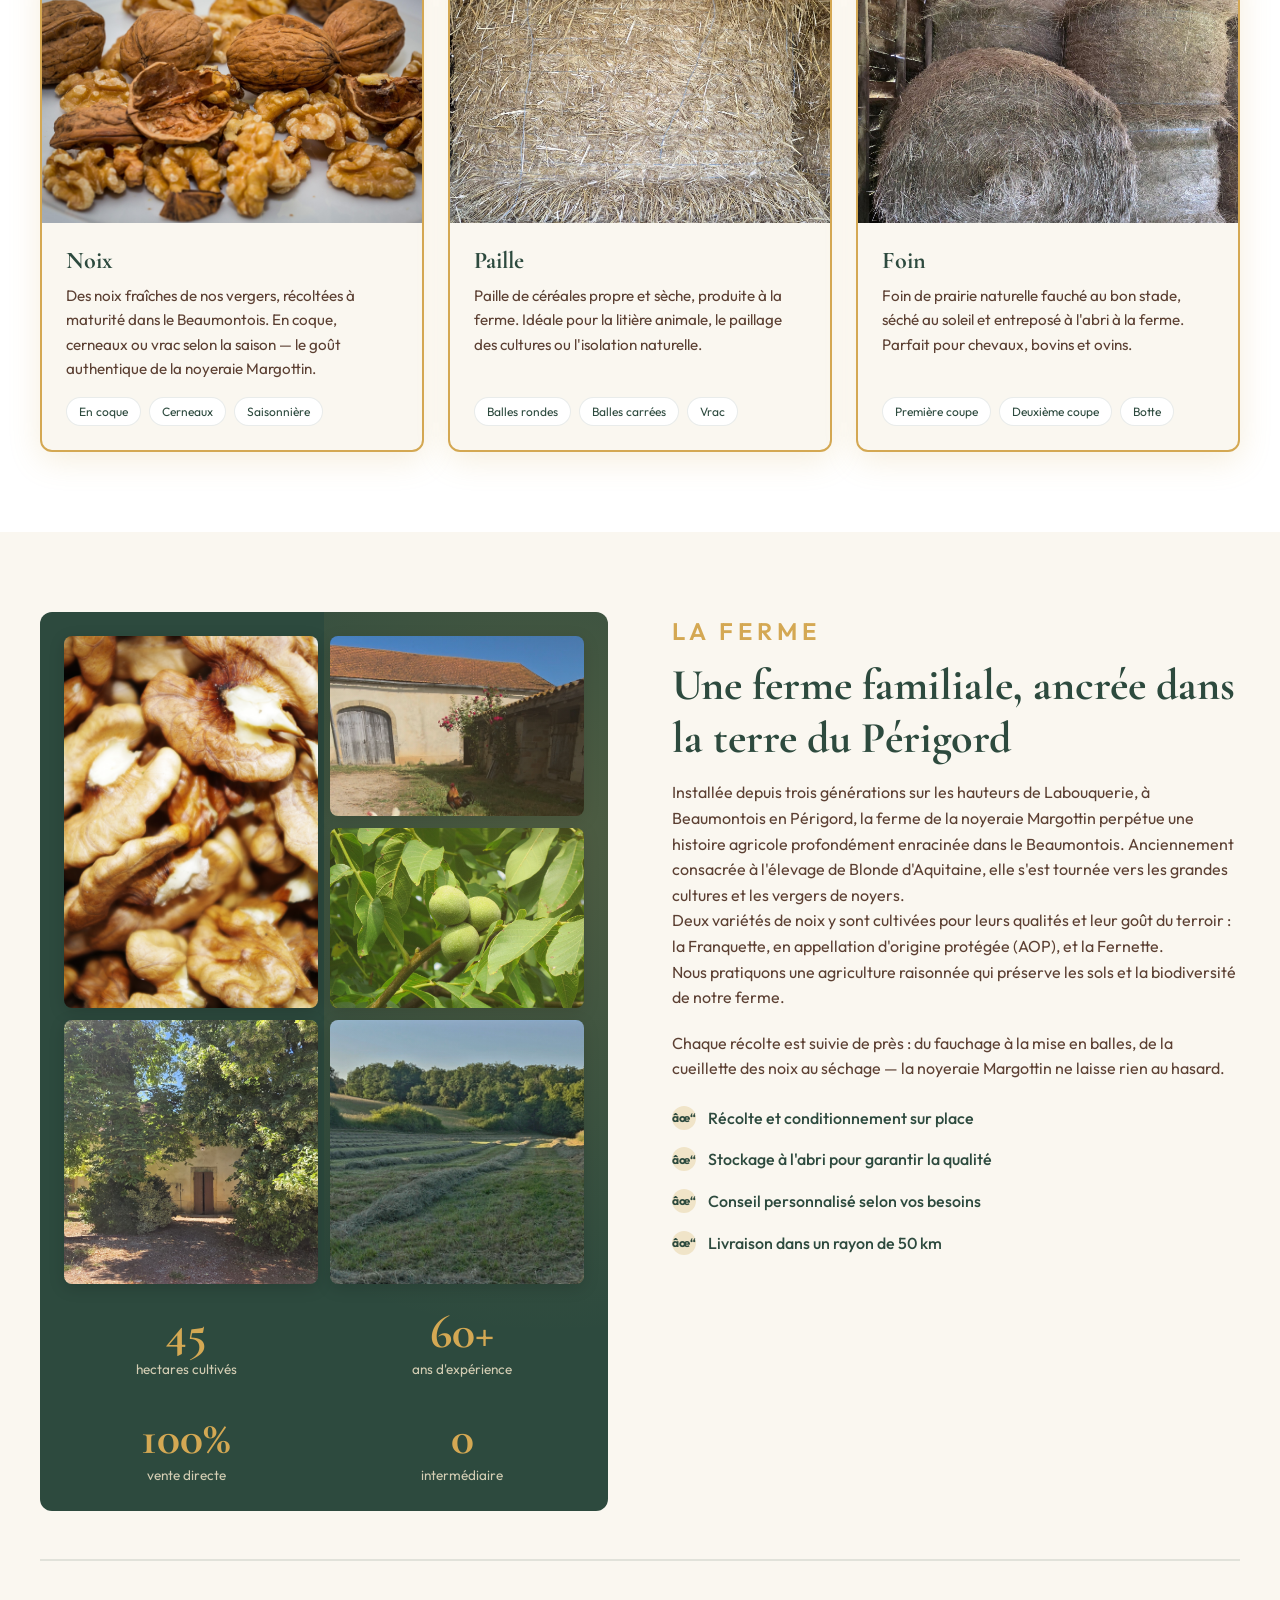
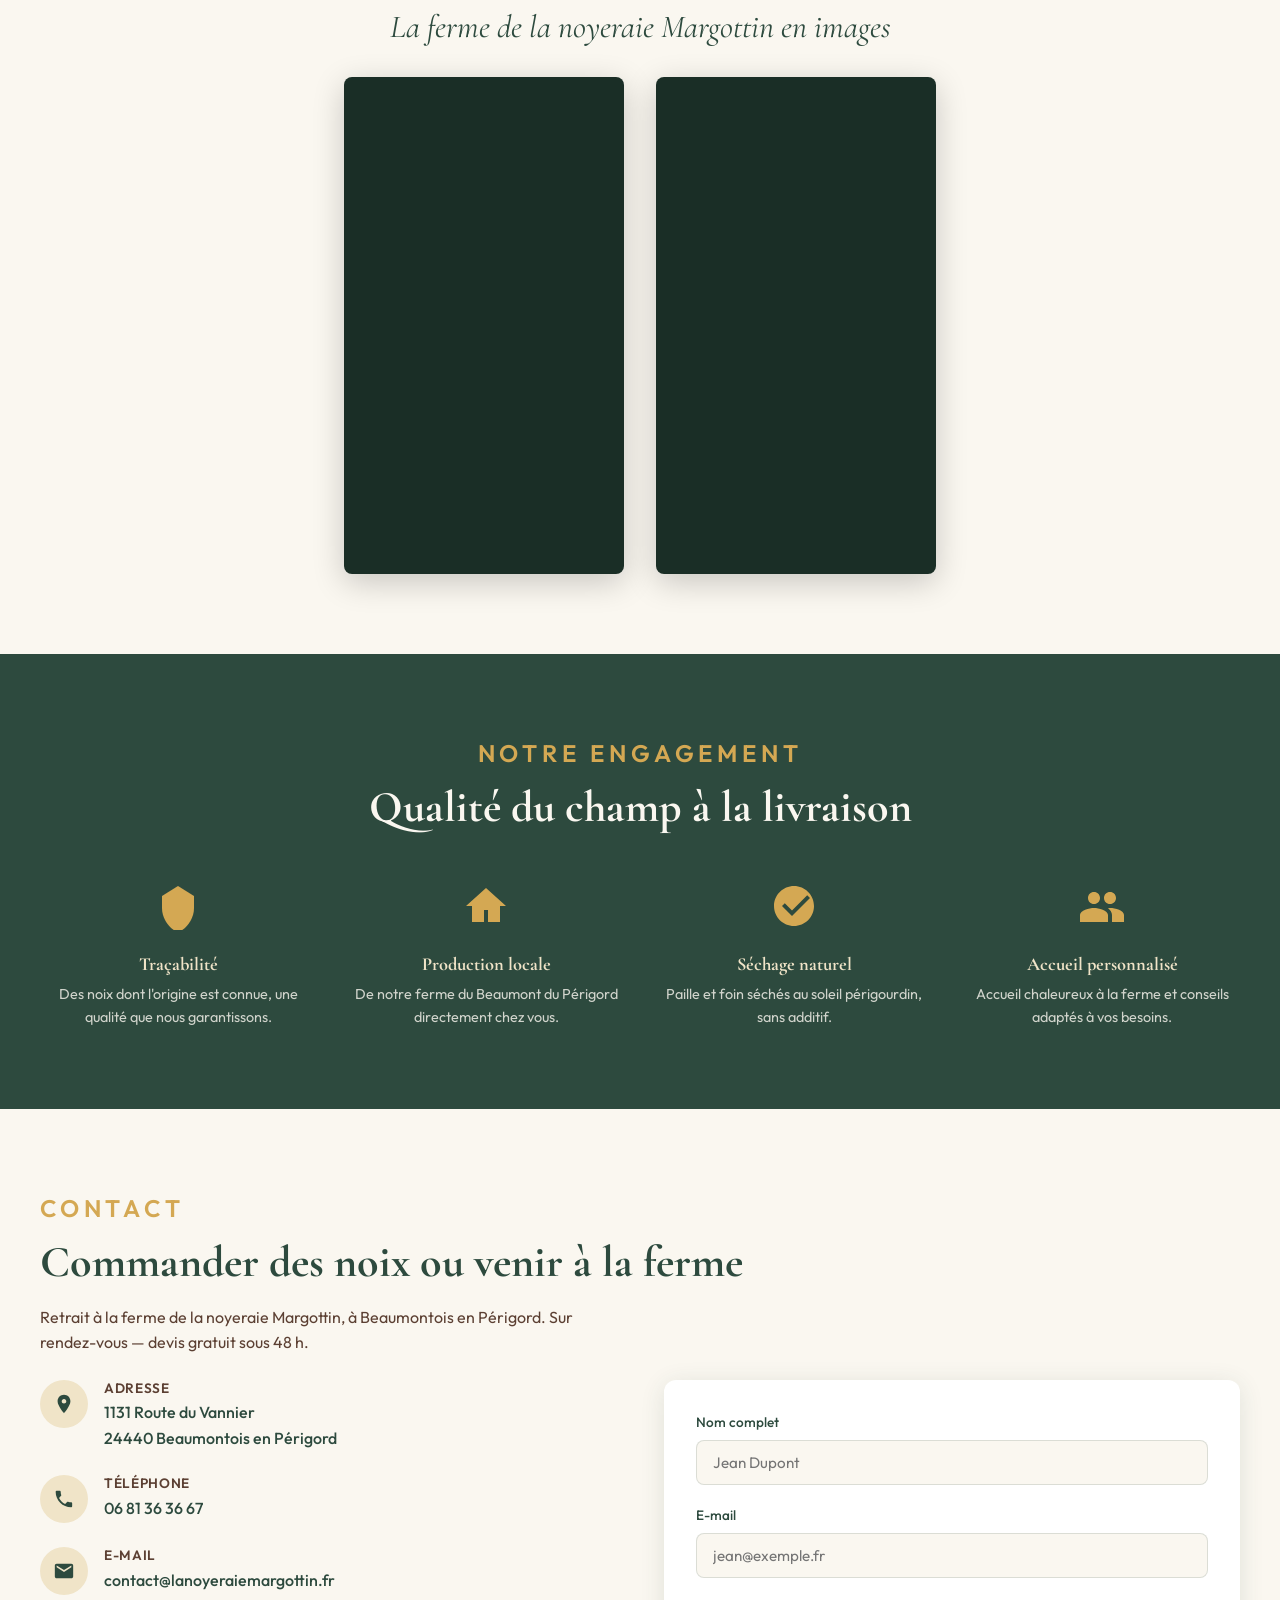
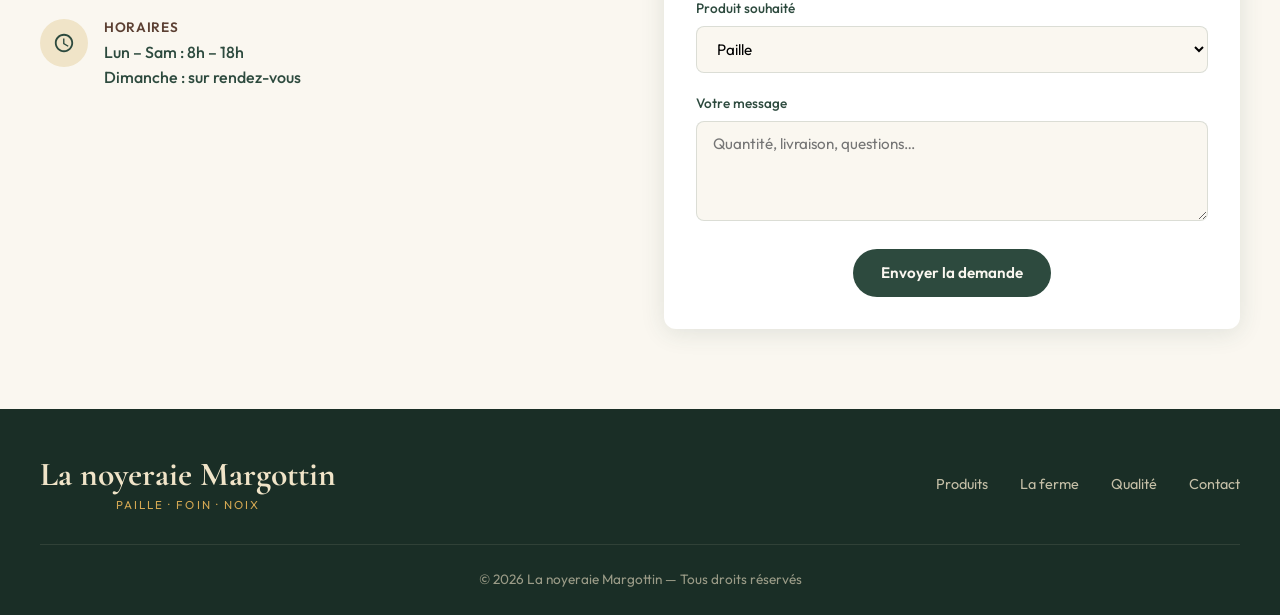
==== commit 61208a79: "Remplacement index" ====
--- a/index.html
+++ b/index.html
@@ -3,15 +3,9 @@
 <head>
   <meta charset="UTF-8">
   <meta name="viewport" content="width=device-width, initial-scale=1.0">
-<<<<<<< HEAD
   <meta name="description" content="La noyeraie Margottin — noix, paille et foin à Beaumontois en Périgord. Vente directe à la ferme, près de Beaumont-du-Périgord. Livraison locale.">
   <meta name="google-site-verification" content="3qFea09Dxal60jvv0fq0EySskuEB0Y3A4jam7zZIUs8" />
   <title>La noyeraie Margottin — Noix du Périgord | Ferme à Beaumont du Périgord</title>
-=======
-  <meta name="description" content="La noyeraie Margottin — paille, foin et noix de qualité. Vente directe à la ferme, livraison possible.">
-  <meta name="google-site-verification" content="3qFea09Dxal60jvv0fq0EySskuEB0Y3A4jam7zZIUs8" />
-  <title>La noyeraie Margottin — Noix, Foin & Paille</title>
->>>>>>> 01f9d35caaf4b82b4d1ba1b1966a99a884309438
   <link rel="preconnect" href="https://fonts.googleapis.com">
   <link rel="preconnect" href="https://fonts.gstatic.com" crossorigin>
   <link href="https://fonts.googleapis.com/css2?family=Cormorant+Garamond:ital,wght@0,500;0,700;1,500&family=Outfit:wght@300;400;500;600&display=swap" rel="stylesheet">
@@ -23,22 +17,13 @@
     <div class="header-inner">
       <a href="#" class="logo-icon-wrap">
         <div class="logo-icon">
-<<<<<<< HEAD
           <img src="logo-icon.png" alt="La noyeraie Margottin" width="30" height="30">
-=======
-          <img src="logo-icon.png?v=2" alt="La noyeraie Margottin" width="30" height="30">
->>>>>>> 01f9d35caaf4b82b4d1ba1b1966a99a884309438
         </div>
       </a>
       <a href="#" class="header-title">
         <div class="logo-text">
-<<<<<<< HEAD
           La noyeraie Margottin
           <span>Paille · Foin · Noix</span>
-=======
-          La Noyeraie Margottin
-          <span>Noix · Foin · paille</span>
->>>>>>> 01f9d35caaf4b82b4d1ba1b1966a99a884309438
         </div>
       </a>
       <nav>
@@ -58,18 +43,9 @@
   <section class="hero">
     <div class="hero-inner">
       <div class="hero-content">
-<<<<<<< HEAD
         <h1>La noyeraie Margottin, des noix du Périgord récoltées avec <em>soin</em></h1>
         <p>Au cœur du Beaumont du Périgord, entre Bergerac et Sarlat-la-Canéda, la Famille Margottin vous accueille à la ferme pour découvrir des noix cultivées avec passion.<br>Depuis plus de dix ans, Christophe Margottin perpétue un savoir-faire familial et vous propose ses produits en vente directe, sans intermédiaire.<br>À partir du 1<sup>er</sup> novembre, venez goûter les noix de notre récolte — Franquette et Fernette — au cœur de notre ferme de Beaumontois en Périgord.
         </p>
-=======
-        <h1>La noyeraie Margottin, des noix du Périgord récoltées avec <em>soin.</em></h1>
-        <p>L'exploitation familiale se situe au cœur de la campagne de Beaumontois en Périgord, entre Bergerac et Sarlat.<br>
-        Christophe Margottin, agriculteur depuis 10 ans, vous accueille dans son domaine pour vous proposer des produits de qualité.<br>
-        Nous cultivons et vendons directement paille, foin et noix du Périgord.<br>
-       
-        Venez découvrir à partir du 1<sup>er</sup> novembre les fruits de notre noyeraie.</p>
->>>>>>> 01f9d35caaf4b82b4d1ba1b1966a99a884309438
         <div class="hero-badges">
           <span class="badge">Vente à la ferme</span>
           <span class="badge">Livraison locale</span>
@@ -82,11 +58,7 @@
       </div>
       <div class="hero-photos">
         <figure class="hero-photo hero-photo-main">
-<<<<<<< HEAD
           <img src="noix 2.jpg" alt="Noix du Périgord — la noyeraie Margottin">
-=======
-          <img src="noix 2.jpg" alt="Noix en coque et cerneaux du Périgord">
->>>>>>> 01f9d35caaf4b82b4d1ba1b1966a99a884309438
         </figure>
         <figure class="hero-photo hero-photo-secondary">
           <img src="arbre noyer.jpg" alt="Noix mûrissant sur le noyer">
@@ -98,11 +70,7 @@
   <section class="showcase-band" aria-label="Aperçu de la ferme">
     <div class="showcase-inner">
       <figure class="showcase-item showcase-item--large">
-<<<<<<< HEAD
         <img src="Noyeraie.jpg" alt="Noyeraie de la ferme Margottin en Beaumont du Périgord" loading="lazy">
-=======
-        <img src="Noyeraie.jpg" alt="Rangées de noyers en plein soleil" loading="lazy">
->>>>>>> 01f9d35caaf4b82b4d1ba1b1966a99a884309438
         <figcaption>Nos noyeraies</figcaption>
       </figure>
       <figure class="showcase-item">
@@ -110,11 +78,7 @@
         <figcaption>Verger familial</figcaption>
       </figure>
       <figure class="showcase-item">
-<<<<<<< HEAD
         <img src="ferme1.jpg" alt="La ferme de la noyeraie Margottin" loading="lazy">
-=======
-        <img src="ferme1.jpg" alt="Bâtiment de la ferme avec rosiers" loading="lazy">
->>>>>>> 01f9d35caaf4b82b4d1ba1b1966a99a884309438
         <figcaption>La ferme</figcaption>
       </figure>
     </div>
@@ -123,13 +87,8 @@
   <section class="products" id="produits">
     <div class="section-inner">
       <p class="section-label">Nos produits</p>
-<<<<<<< HEAD
       <h2 class="section-title">Noix, paille et foin de notre ferme à Beaumont en Périgord</h2>
       <p class="section-desc">À la noyeraie Margottin, des produits bruts et de qualité, conditionnés selon vos besoins : balles, bottes ou vrac — directement de notre ferme.</p>
-=======
-      <h2 class="section-title">Paille, foin et noix du terroir</h2>
-      <p class="section-desc">Des produits bruts, sans intermédiaire, conditionnés selon vos besoins : balles, bottes ou vrac.</p>
->>>>>>> 01f9d35caaf4b82b4d1ba1b1966a99a884309438
 
       <div class="products-grid">
         <article class="product-card">
@@ -138,11 +97,7 @@
           </div>
           <div class="product-body">
             <h3>Noix</h3>
-<<<<<<< HEAD
             <p>Des noix fraîches de nos vergers, récoltées à maturité dans le Beaumontois. En coque, cerneaux ou vrac selon la saison — le goût authentique de la noyeraie Margottin.</p>
-=======
-            <p>Noix fraîches de nos vergers, récoltées à maturité. En coque, cerneaux ou vrac selon la saison — goût authentique garanti.</p>
->>>>>>> 01f9d35caaf4b82b4d1ba1b1966a99a884309438
             <div class="product-tags">
               <span>En coque</span>
               <span>Cerneaux</span>
@@ -157,11 +112,7 @@
           </div>
           <div class="product-body">
             <h3>Paille</h3>
-<<<<<<< HEAD
             <p>Paille de céréales propre et sèche, produite à la ferme. Idéale pour la litière animale, le paillage des cultures ou l'isolation naturelle.</p>
-=======
-            <p>Paille de céréales propre et sèche, idéale pour la litière animale, le paillage des cultures ou l'isolation naturelle.</p>
->>>>>>> 01f9d35caaf4b82b4d1ba1b1966a99a884309438
             <div class="product-tags">
               <span>Balles rondes</span>
               <span>Balles carrées</span>
@@ -176,11 +127,7 @@
           </div>
           <div class="product-body">
             <h3>Foin</h3>
-<<<<<<< HEAD
             <p>Foin de prairie naturelle fauché au bon stade, séché au soleil et entreposé à l'abri à la ferme. Parfait pour chevaux, bovins et ovins.</p>
-=======
-            <p>Foin de prairie naturelle fauchée au bon stade, séché au soleil et entreposé à l'abri. D'une bonne qualité, parfait pour chevaux, bovins et ovins.</p>
->>>>>>> 01f9d35caaf4b82b4d1ba1b1966a99a884309438
             <div class="product-tags">
               <span>Première coupe</span>
               <span>Deuxième coupe</span>
@@ -224,17 +171,10 @@
         </div>
         <div class="about-text">
           <p class="section-label">La ferme</p>
-<<<<<<< HEAD
           <h2 class="section-title">Une ferme familiale, ancrée dans la terre du Périgord</h2>
           <p>Installée depuis trois générations sur les hauteurs de Labouquerie, à Beaumontois en Périgord, la ferme de la noyeraie Margottin perpétue une histoire agricole profondément enracinée dans le Beaumontois. Anciennement consacrée à l'élevage de Blonde d'Aquitaine, elle s'est tournée vers les grandes cultures et les vergers de noyers.<br>
             Deux variétés de noix y sont cultivées pour leurs qualités et leur goût du terroir : la Franquette, en appellation d'origine protégée (AOP), et la Fernette.<br> Nous pratiquons une agriculture raisonnée qui préserve les sols et la biodiversité de notre ferme.</p>
           <p>Chaque récolte est suivie de près : du fauchage à la mise en balles, de la cueillette des noix au séchage — la noyeraie Margottin ne laisse rien au hasard.</p>
-=======
-          <h2 class="section-title">Une histoire de famille, ancrée dans la terre</h2>
-          <p>Installée depuis trois générations sur les hauteurs de Labouquerie commune de Beaumontois en Périgord, notre ferme, anciennement sanctuaire de l'élevage de blonde d'Aquitaine, se transforme en une exploitation agricole grandes cultures et vergers de noyers.<br>
-            Deux espèces de noix y sont cultivées pour leurs résistances et leurs goûts du terroir : la Franquette, une variété d'appellation d'origine protégée (AOP), et la Fernette.<br> Nous croyons en une agriculture raisonnée qui préserve les sols et la biodiversité.</p>
-          <p>Chaque récolte est suivie de près : du fauchage à la mise en balles, de la cueillette des noix au séchage — rien n'est laissé au hasard.</p>
->>>>>>> 01f9d35caaf4b82b4d1ba1b1966a99a884309438
           <ul class="about-list">
             <li>Récolte et conditionnement sur place</li>
             <li>Stockage à l'abri pour garantir la qualité</li>
@@ -244,13 +184,8 @@
         </div>
       </div>
 
-<<<<<<< HEAD
       <div class="farm-videos" id="videos">
         <p class="farm-videos-caption">La ferme de la noyeraie Margottin en images</p>
-=======
-      <div class="farm-videos">
-        <p class="video-caption">Découvrez la ferme en images</p>
->>>>>>> 01f9d35caaf4b82b4d1ba1b1966a99a884309438
         <div class="video-gallery">
           <div class="video-container video-container--short">
             <iframe src="https://www.youtube.com/embed/3t5bYQdpp4o"
@@ -279,38 +214,22 @@
         <div class="quality-item">
           <svg viewBox="0 0 24 24"><path d="M12 2L4 7v6c0 5.5 3.8 10.7 8 12 4.2-1.3 8-6.5 8-12V7l-8-5z"/></svg>
           <h3>Traçabilité</h3>
-<<<<<<< HEAD
           <p>Des noix dont l'origine est connue, une qualité que nous garantissons.</p>
-=======
-          <p>Chaque lot est identifié et contrôlé avant expédition.</p>
->>>>>>> 01f9d35caaf4b82b4d1ba1b1966a99a884309438
         </div>
         <div class="quality-item">
           <svg viewBox="0 0 24 24"><path d="M12 3L2 12h3v8h6v-6h2v6h6v-8h3L12 3z"/></svg>
           <h3>Production locale</h3>
-<<<<<<< HEAD
           <p>De notre ferme du Beaumont du Périgord directement chez vous.</p>
-=======
-          <p>Circuit court : de notre ferme directement chez vous.</p>
->>>>>>> 01f9d35caaf4b82b4d1ba1b1966a99a884309438
         </div>
         <div class="quality-item">
           <svg viewBox="0 0 24 24"><path d="M12 2C6.5 2 2 6.5 2 12s4.5 10 10 10 10-4.5 10-10S17.5 2 12 2zm-1 15l-5-5 1.4-1.4L11 14.2l7.6-7.6L20 8l-9 9z"/></svg>
           <h3>Séchage naturel</h3>
-<<<<<<< HEAD
           <p>Paille et foin séchés au soleil périgourdin, sans additif.</p>
-=======
-          <p>Paille et foin séchés au soleil, sans additif.</p>
->>>>>>> 01f9d35caaf4b82b4d1ba1b1966a99a884309438
         </div>
         <div class="quality-item">
           <svg viewBox="0 0 24 24"><path d="M16 11c1.7 0 3-1.3 3-3S17.7 5 16 5s-3 1.3-3 3 1.3 3 3 3zm-8 0c1.7 0 3-1.3 3-3S9.7 5 8 5 5 6.3 5 8s1.3 3 3 3zm0 2c-2.3 0-7 1.2-7 3.5V20h14v-3.5C15 14.2 10.3 13 8 13zm8 0c-.3 0-.6 0-1 .1 1.2.9 2 2.1 2 3.4V20h6v-3.5C23 14.2 18.7 13 16 13z"/></svg>
           <h3>Accueil personnalisé</h3>
-<<<<<<< HEAD
           <p>Accueil chaleureux à la ferme et conseils adaptés à vos besoins.</p>
-=======
-          <p>Une équipe à votre écoute pour trouver la bonne formule.</p>
->>>>>>> 01f9d35caaf4b82b4d1ba1b1966a99a884309438
         </div>
       </div>
     </div>
@@ -319,13 +238,8 @@
   <section id="contact">
     <div class="section-inner">
       <p class="section-label">Contact</p>
-<<<<<<< HEAD
       <h2 class="section-title">Commander des noix ou venir à la ferme</h2>
       <p class="section-desc">Retrait à la ferme de la noyeraie Margottin, à Beaumontois en Périgord. Sur rendez-vous — devis gratuit sous 48 h.</p>
-=======
-      <h2 class="section-title">Passer commande ou nous rendre visite</h2>
-      <p class="section-desc">Retrait à la ferme sur rendez-vous. Devis gratuit sous 48 h.</p>
->>>>>>> 01f9d35caaf4b82b4d1ba1b1966a99a884309438
 
       <div class="contact-grid">
         <div class="contact-info">
@@ -353,11 +267,7 @@
             </div>
             <div>
               <h3>E-mail</h3>
-<<<<<<< HEAD
               <p><a href="mailto:contact@lanoyeraiemargottin">contact@lanoyeraiemargottin.fr</a></p>
-=======
-              <p><a href="mailto:contact@lanoyeraiemargottin">contact@lanoyeraiemargottin</a></p>
->>>>>>> 01f9d35caaf4b82b4d1ba1b1966a99a884309438
             </div>
           </div>
           <div class="contact-item">
--- a/styles.css
+++ b/styles.css
@@ -64,7 +64,6 @@
 .header-inner {
   max-width: 1200px;
   margin: 0 auto;
-<<<<<<< HEAD
   padding: 1.25rem 1.5rem;
   display: flex;
   align-items: center;
@@ -84,18 +83,6 @@
 nav {
   flex-shrink: 0;
   position: relative;
-=======
-  padding: 1rem 1.5rem;
-  display: flex;
-  align-items: center;
-  justify-content: space-between;
-}
-
-.logo {
-  display: flex;
-  align-items: center;
-  gap: 0.75rem;
->>>>>>> 01f9d35caaf4b82b4d1ba1b1966a99a884309438
 }
 
 .logo-icon {
@@ -118,7 +105,6 @@
   margin: 0 auto;
 }
 
-<<<<<<< HEAD
 @media (min-width: 901px) {
   .logo-icon {
     width: 56px;
@@ -149,32 +135,17 @@
   flex-direction: column;
   align-items: center;
   text-align: center;
-=======
-.logo-text {
-  font-family: 'Cormorant Garamond', serif;
-  font-size: 1.35rem;
-  font-weight: 700;
-  color: var(--cream);
->>>>>>> 01f9d35caaf4b82b4d1ba1b1966a99a884309438
 }
 
 .logo-text span {
   display: block;
   font-family: 'Outfit', sans-serif;
-<<<<<<< HEAD
   font-size: clamp(0.55rem, 1.2vw, 0.72rem);
   font-weight: 400;
   letter-spacing: 0.18em;
   text-transform: uppercase;
   color: var(--wheat);
   margin-top: 0.35rem;
-=======
-  font-size: 0.65rem;
-  font-weight: 400;
-  letter-spacing: 0.15em;
-  text-transform: uppercase;
-  color: var(--wheat);
->>>>>>> 01f9d35caaf4b82b4d1ba1b1966a99a884309438
 }
 
 nav ul {
@@ -184,11 +155,7 @@
 }
 
 nav a {
-<<<<<<< HEAD
   font-size: 1.25rem;
-=======
-  font-size: 0.9rem;
->>>>>>> 01f9d35caaf4b82b4d1ba1b1966a99a884309438
   font-weight: 500;
   color: var(--cream);
   padding: 0.5rem 1rem;
@@ -223,11 +190,7 @@
   position: relative;
   min-height: 92vh;
   display: flex;
-<<<<<<< HEAD
   align-items: flex-start;
-=======
-  align-items: center;
->>>>>>> 01f9d35caaf4b82b4d1ba1b1966a99a884309438
   background: linear-gradient(135deg, var(--cream) 0%, var(--wheat-light) 100%);
 }
 
@@ -237,29 +200,18 @@
   width: 100%;
   max-width: 1200px;
   margin: 0 auto;
-<<<<<<< HEAD
   padding: 5.5rem 1.5rem 4rem;
   display: grid;
   grid-template-columns: 1.05fr 0.95fr;
   gap: 3rem;
   align-items: start;
-=======
-  padding: 7rem 1.5rem 4rem;
-  display: grid;
-  grid-template-columns: 1.05fr 0.95fr;
-  gap: 3rem;
-  align-items: center;
->>>>>>> 01f9d35caaf4b82b4d1ba1b1966a99a884309438
 }
 
 .hero-content h1 {
   font-size: clamp(2.5rem, 5vw, 3.75rem);
   color: var(--forest);
   margin-bottom: 1.25rem;
-<<<<<<< HEAD
   text-align: center;
-=======
->>>>>>> 01f9d35caaf4b82b4d1ba1b1966a99a884309438
 }
 
 .hero-content h1 em {
@@ -431,11 +383,7 @@
 }
 
 .section-label {
-<<<<<<< HEAD
   font-size: 1.5rem;
-=======
-  font-size: 0.75rem;
->>>>>>> 01f9d35caaf4b82b4d1ba1b1966a99a884309438
   font-weight: 600;
   letter-spacing: 0.2em;
   text-transform: uppercase;
@@ -452,11 +400,7 @@
 .section-desc {
   color: var(--brown);
   max-width: 560px;
-<<<<<<< HEAD
   margin-bottom: 1.5rem;
-=======
-  margin-bottom: 3rem;
->>>>>>> 01f9d35caaf4b82b4d1ba1b1966a99a884309438
 }
 
 /* Products */
@@ -550,11 +494,7 @@
   display: grid;
   grid-template-columns: 1fr 1fr;
   gap: 4rem;
-<<<<<<< HEAD
   align-items: start;
-=======
-  align-items: center;
->>>>>>> 01f9d35caaf4b82b4d1ba1b1966a99a884309438
 }
 
 .about-visual {
@@ -577,15 +517,9 @@
 
 .video-container--short {
   aspect-ratio: 9 / 16;
-<<<<<<< HEAD
   flex: 1;
   max-width: 280px;
   margin-bottom: 0;
-=======
-  max-width: 320px;
-  margin-left: auto;
-  margin-right: auto;
->>>>>>> 01f9d35caaf4b82b4d1ba1b1966a99a884309438
 }
 
 .video-container video,
@@ -597,7 +531,6 @@
   object-fit: cover;
 }
 
-<<<<<<< HEAD
 .farm-videos {
   margin-top: 3rem;
   padding-top: 2.5rem;
@@ -623,8 +556,6 @@
   margin: 0 auto;
 }
 
-=======
->>>>>>> 01f9d35caaf4b82b4d1ba1b1966a99a884309438
 .video-caption {
   font-size: 0.85rem;
   color: var(--wheat-light);
@@ -696,22 +627,15 @@
   opacity: 0.85;
 }
 
-<<<<<<< HEAD
 .about-text p:not(.section-label) {
-=======
-.about-text p {
->>>>>>> 01f9d35caaf4b82b4d1ba1b1966a99a884309438
   color: var(--brown);
   margin-bottom: 1.25rem;
 }
 
-<<<<<<< HEAD
 #ferme .about-text .section-label {
   color: var(--wheat);
 }
 
-=======
->>>>>>> 01f9d35caaf4b82b4d1ba1b1966a99a884309438
 .about-list {
   list-style: none;
   margin-top: 1.5rem;
@@ -876,15 +800,12 @@
   min-height: 100px;
 }
 
-<<<<<<< HEAD
 .contact-form .btn-primary {
   display: block;
   margin-left: auto;
   margin-right: auto;
 }
 
-=======
->>>>>>> 01f9d35caaf4b82b4d1ba1b1966a99a884309438
 /* Footer */
 footer {
   background: var(--forest-dark);
@@ -934,7 +855,6 @@
 
 /* Responsive */
 @media (max-width: 900px) {
-<<<<<<< HEAD
   .header-inner {
     display: grid;
     grid-template-columns: auto 1fr auto;
@@ -951,20 +871,12 @@
   .hero {
     min-height: auto;
     align-items: center;
-=======
-  .hero {
-    min-height: auto;
->>>>>>> 01f9d35caaf4b82b4d1ba1b1966a99a884309438
   }
 
   .hero-inner {
     grid-template-columns: 1fr;
-<<<<<<< HEAD
     padding-top: 3rem;
     align-items: center;
-=======
-    padding-top: 6rem;
->>>>>>> 01f9d35caaf4b82b4d1ba1b1966a99a884309438
   }
 
   .hero-photos {
@@ -1025,7 +937,6 @@
   .hero-badges + div {
     display: flex;
     flex-direction: column;
-<<<<<<< HEAD
     align-items: center;
     width: 100%;
   }
@@ -1038,9 +949,6 @@
 
   nav {
     padding-right: 2.5rem;
-=======
-    align-items: flex-start;
->>>>>>> 01f9d35caaf4b82b4d1ba1b1966a99a884309438
   }
 }
 
@@ -1058,7 +966,6 @@
     grid-column: span 2;
   }
 
-<<<<<<< HEAD
   .video-gallery {
     flex-wrap: wrap;
     gap: 1.25rem;
@@ -1068,8 +975,6 @@
     max-width: 160px;
   }
 
-=======
->>>>>>> 01f9d35caaf4b82b4d1ba1b1966a99a884309438
   .footer-inner {
     flex-direction: column;
     text-align: center;
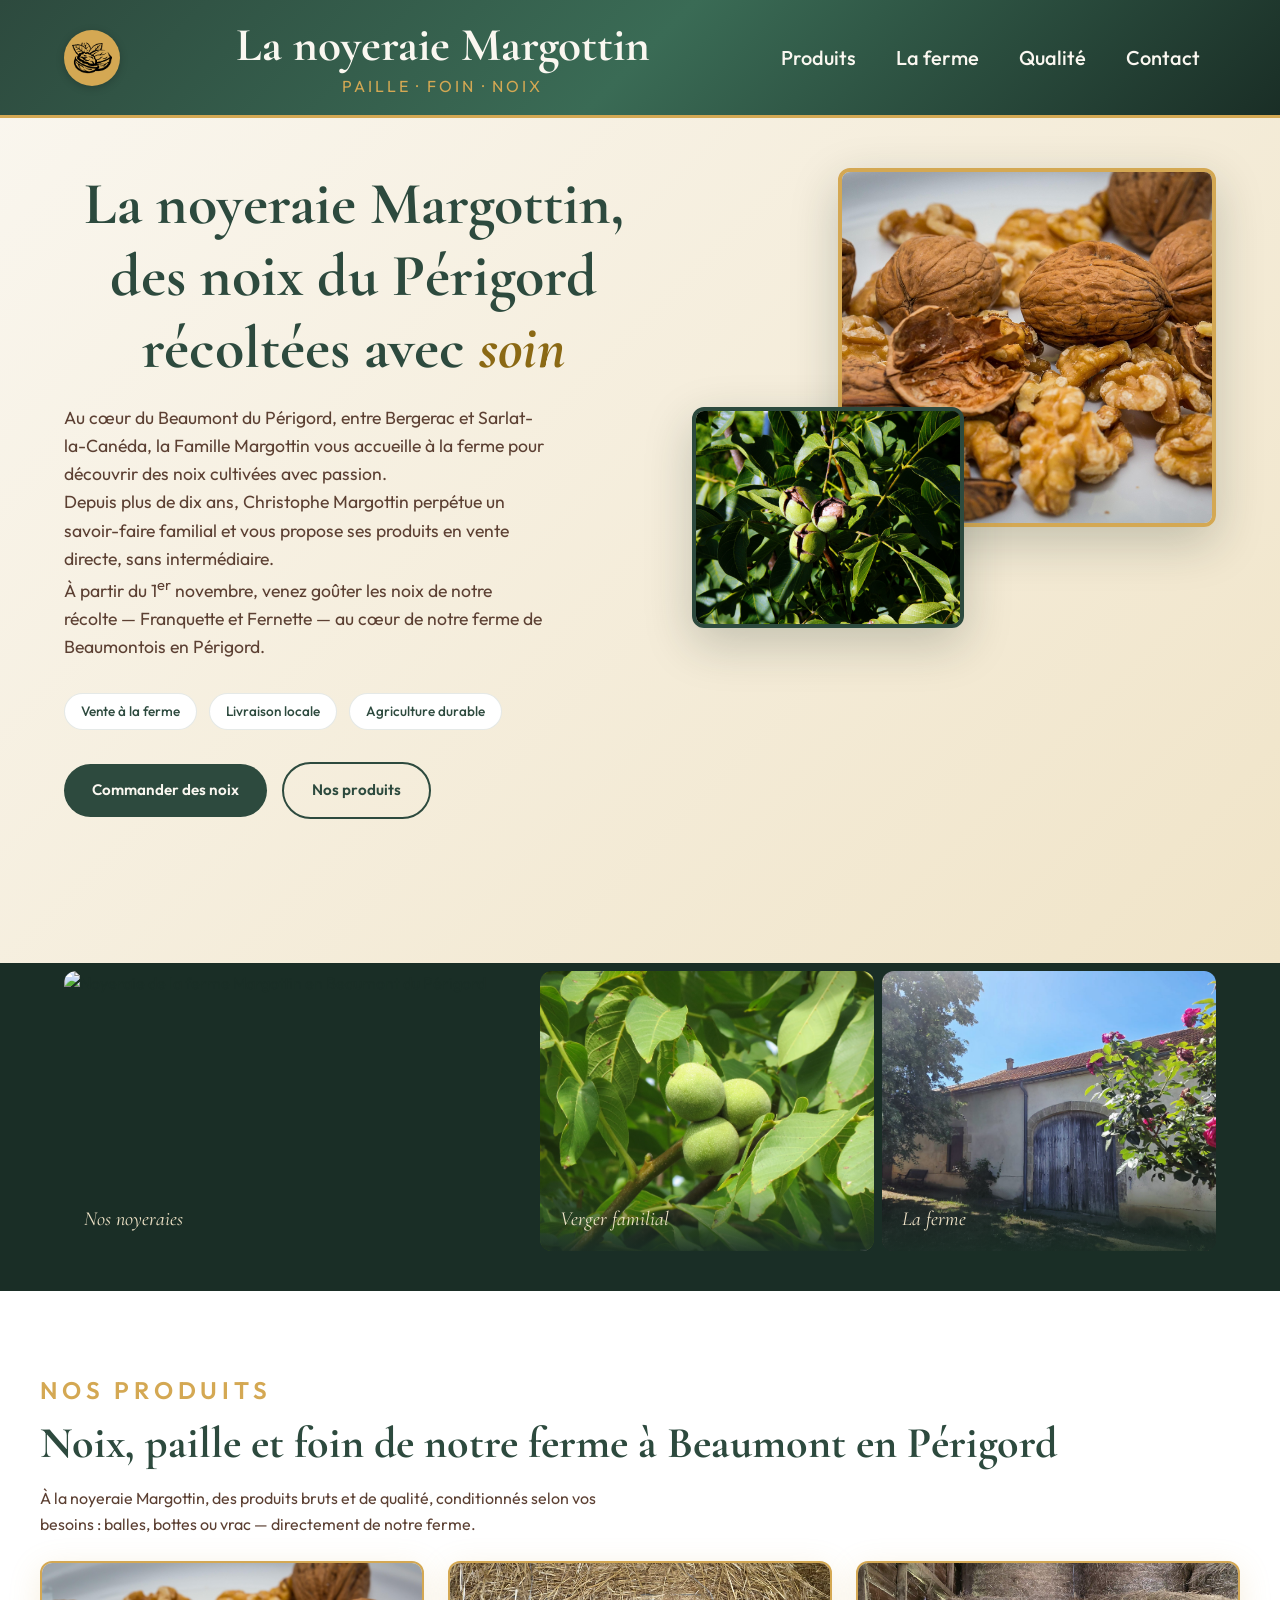
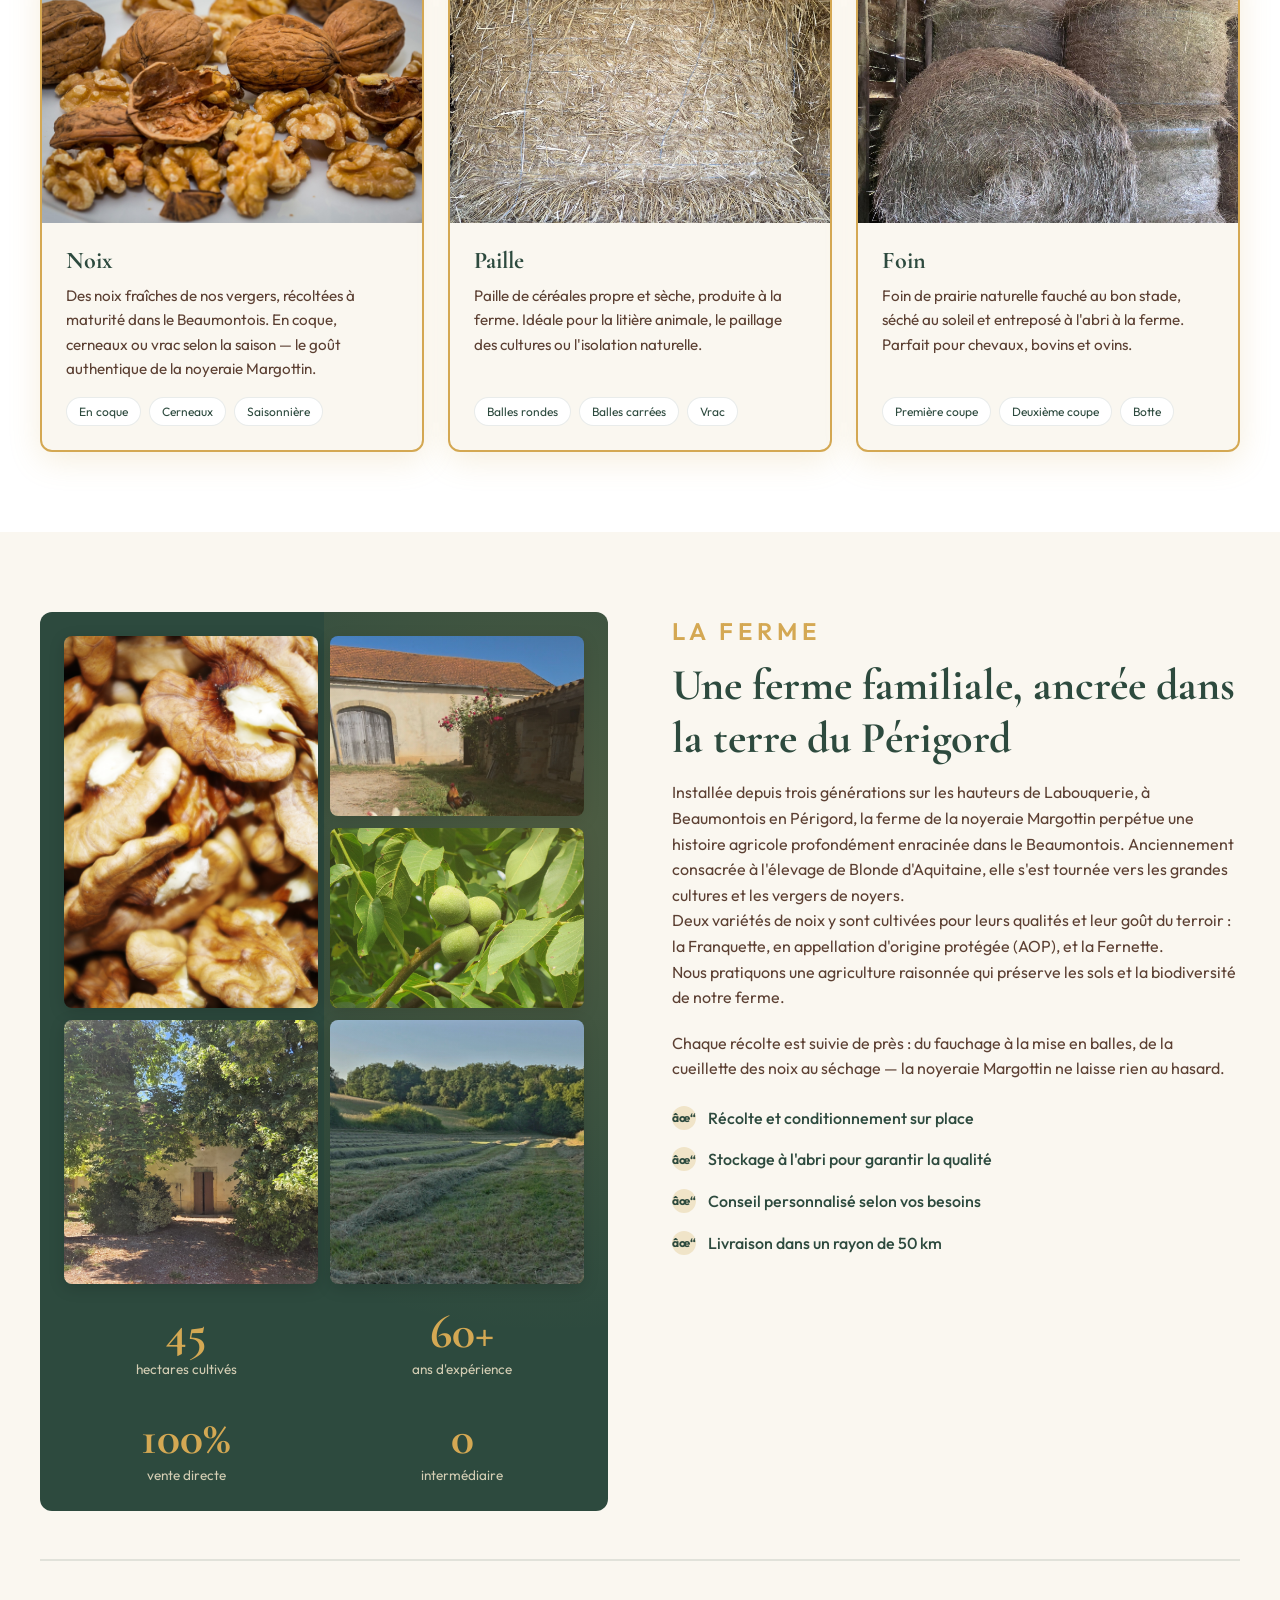
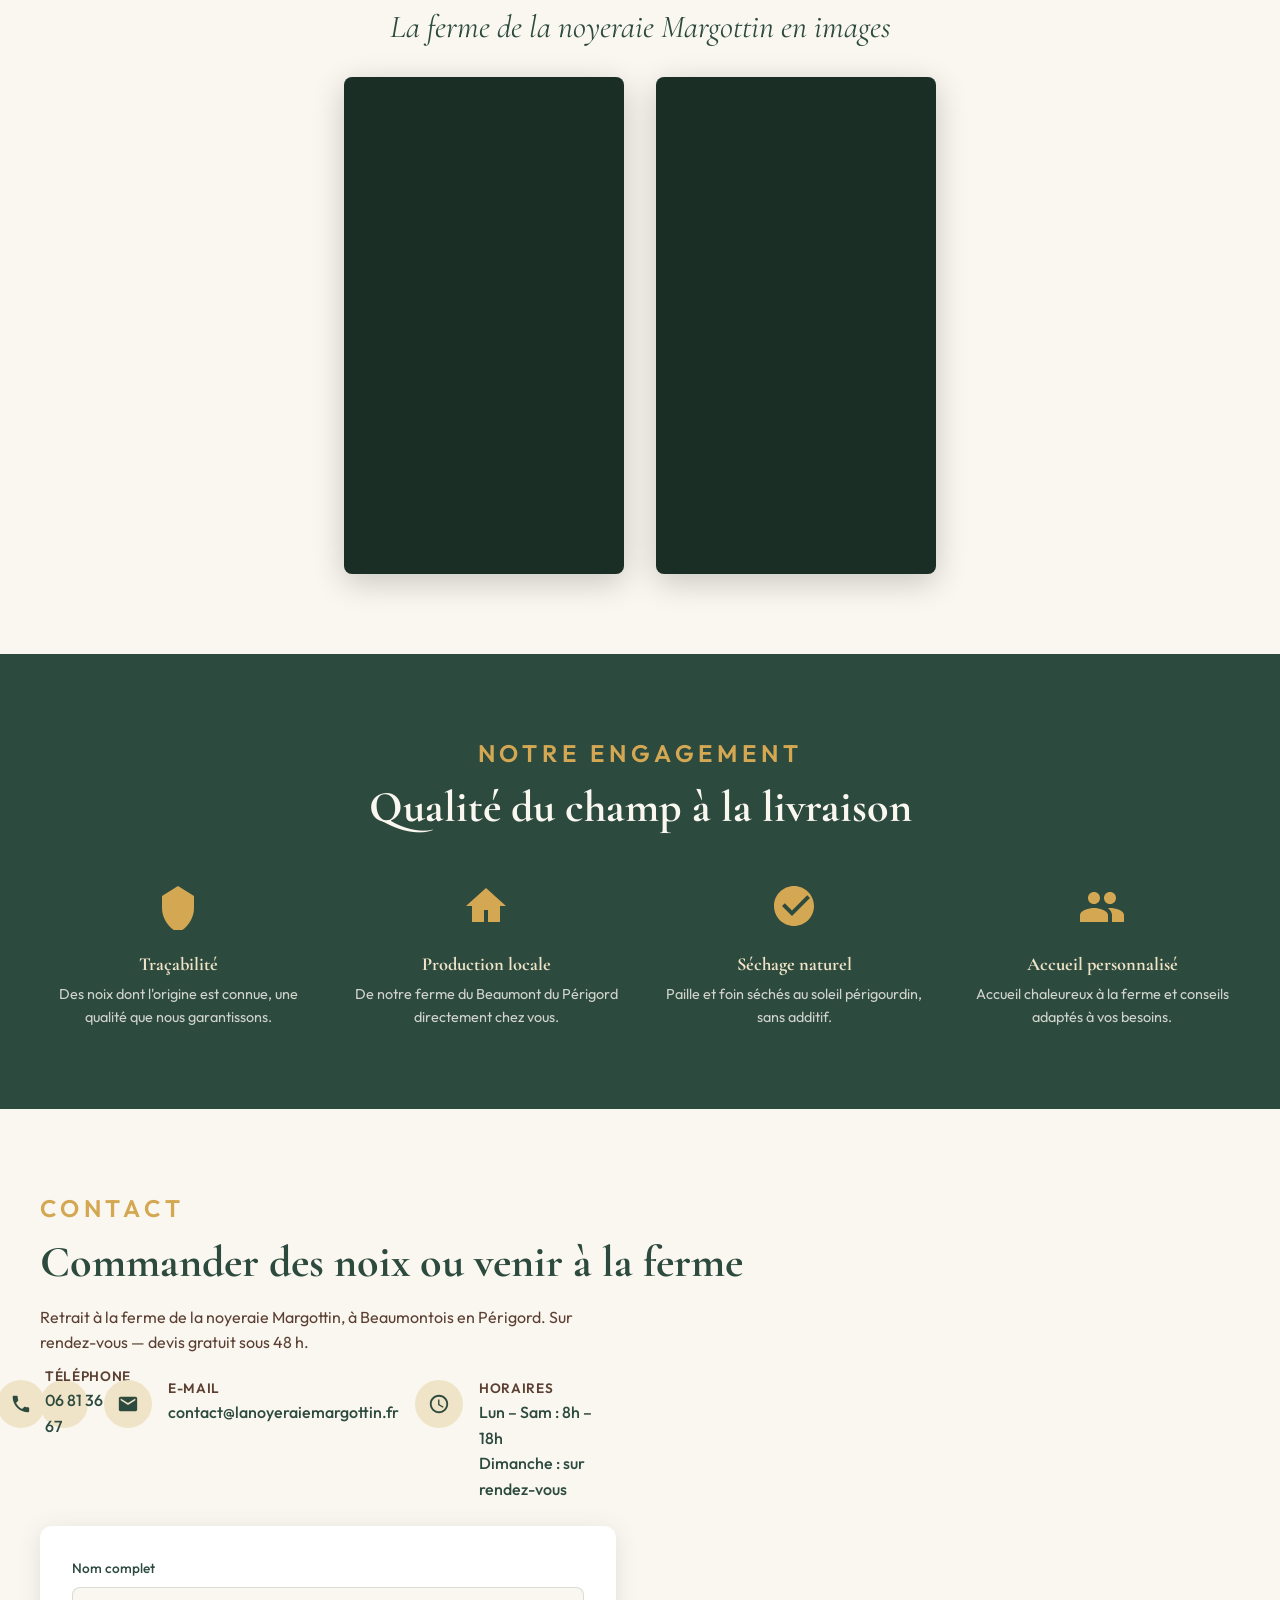
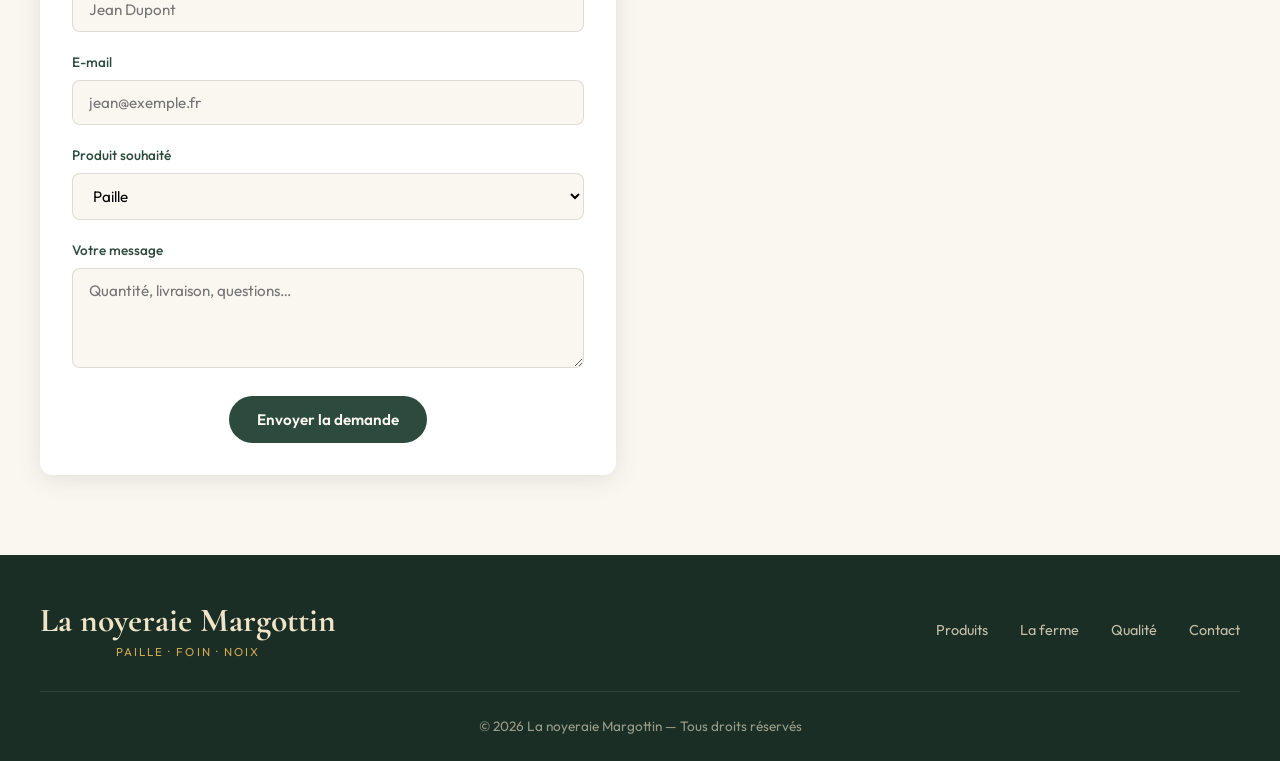
==== commit 975ef276: "Ajout du sitemap et du robots.txt" ====
--- a/index.html
+++ b/index.html
@@ -245,9 +245,7 @@
         <div class="contact-info">
           <div class="contact-item">
             <div class="contact-icon">
-              <svg viewBox="0 0 24 24"><path d="M12 2C8.1 2 5 5.1 5 9c0 5.2 7 13 7 13s7-7.8 7-13c0-3.9-3.1-7-7-7zm0 9.5c-1.4 0-2.5-1.1-2.5-2.5S10.6 6.5 12 6.5s2.5 1.1 2.5 2.5S13.4 11.5 12 11.5z"/></svg>
-            </div>
-            <div>
+              <svg viewBox="0 0 24 24"><path d="M12 2C8.1 2 5 5.1 5 9c0 5.2 7 13 7 13s7-7.8 git status
               <h3>Adresse</h3>
               <p>1131 Route du Vannier<br>24440 Beaumontois en Périgord</p>
             </div>
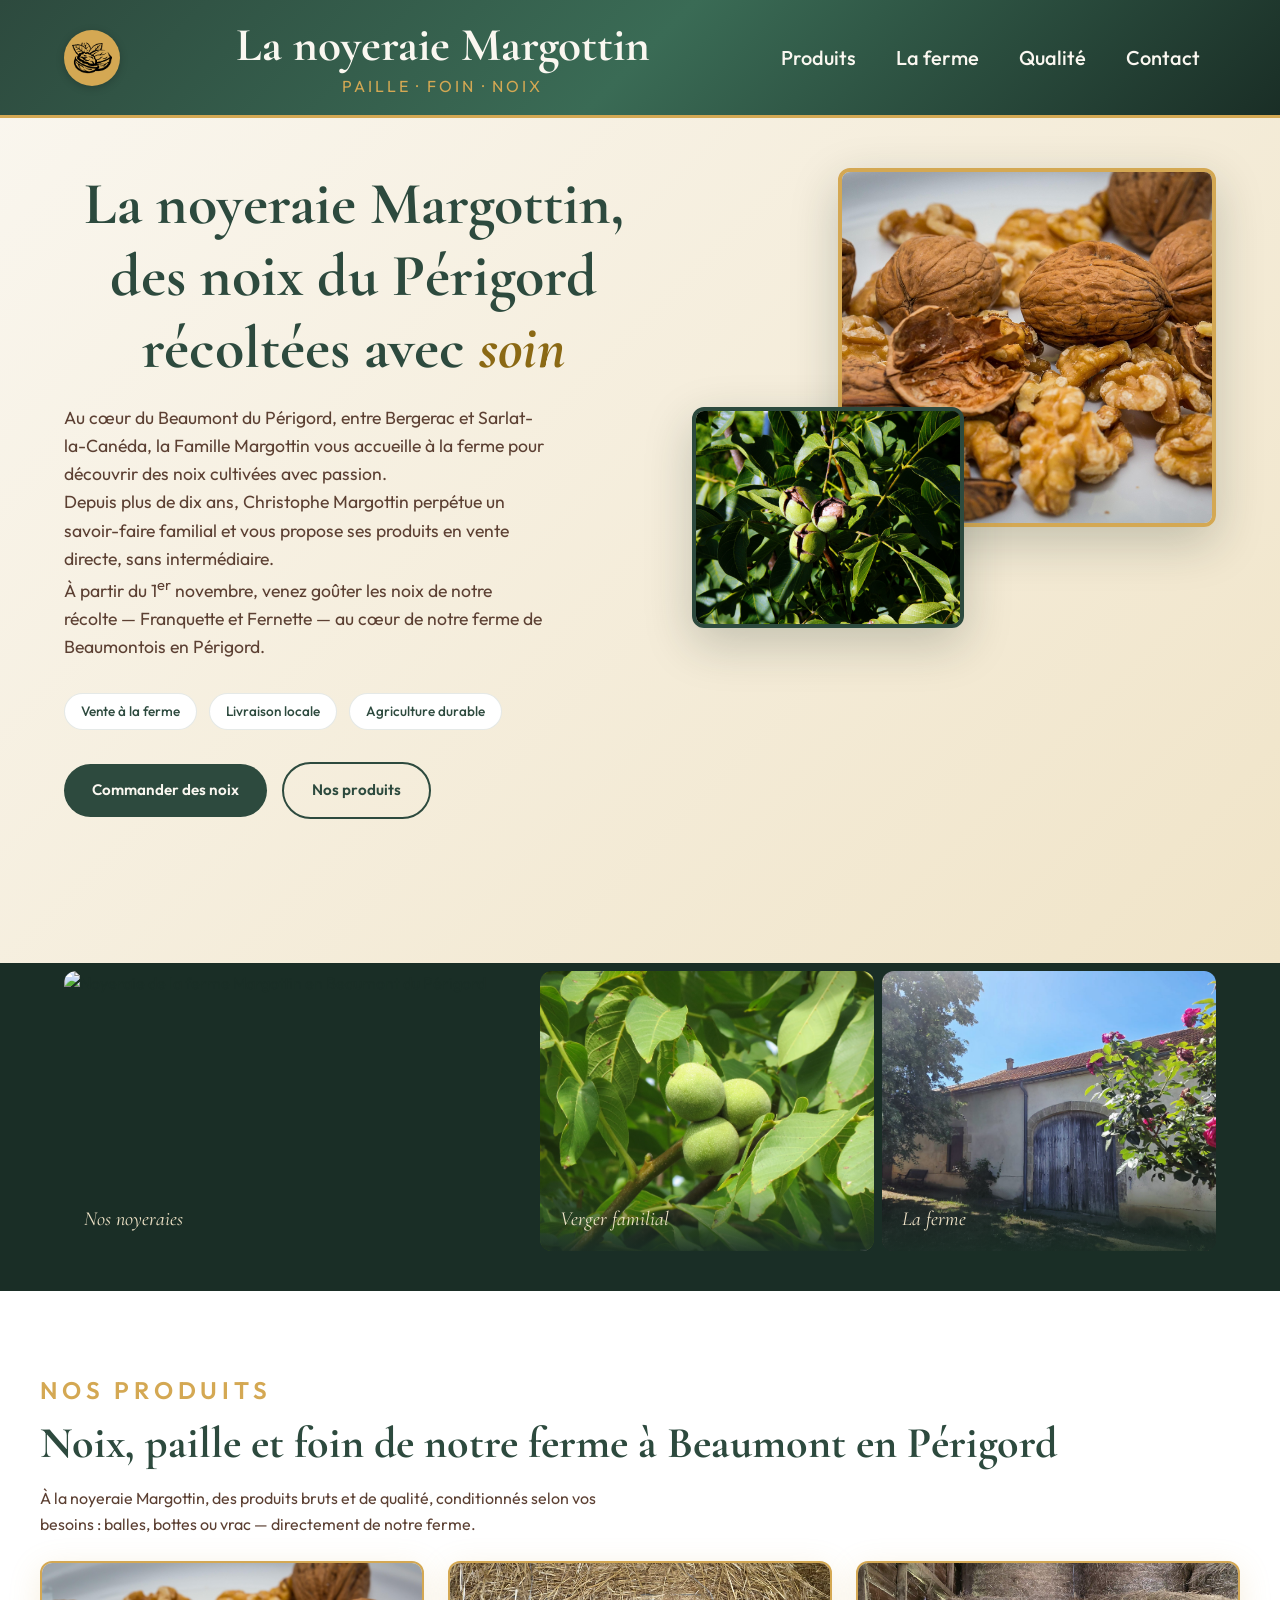
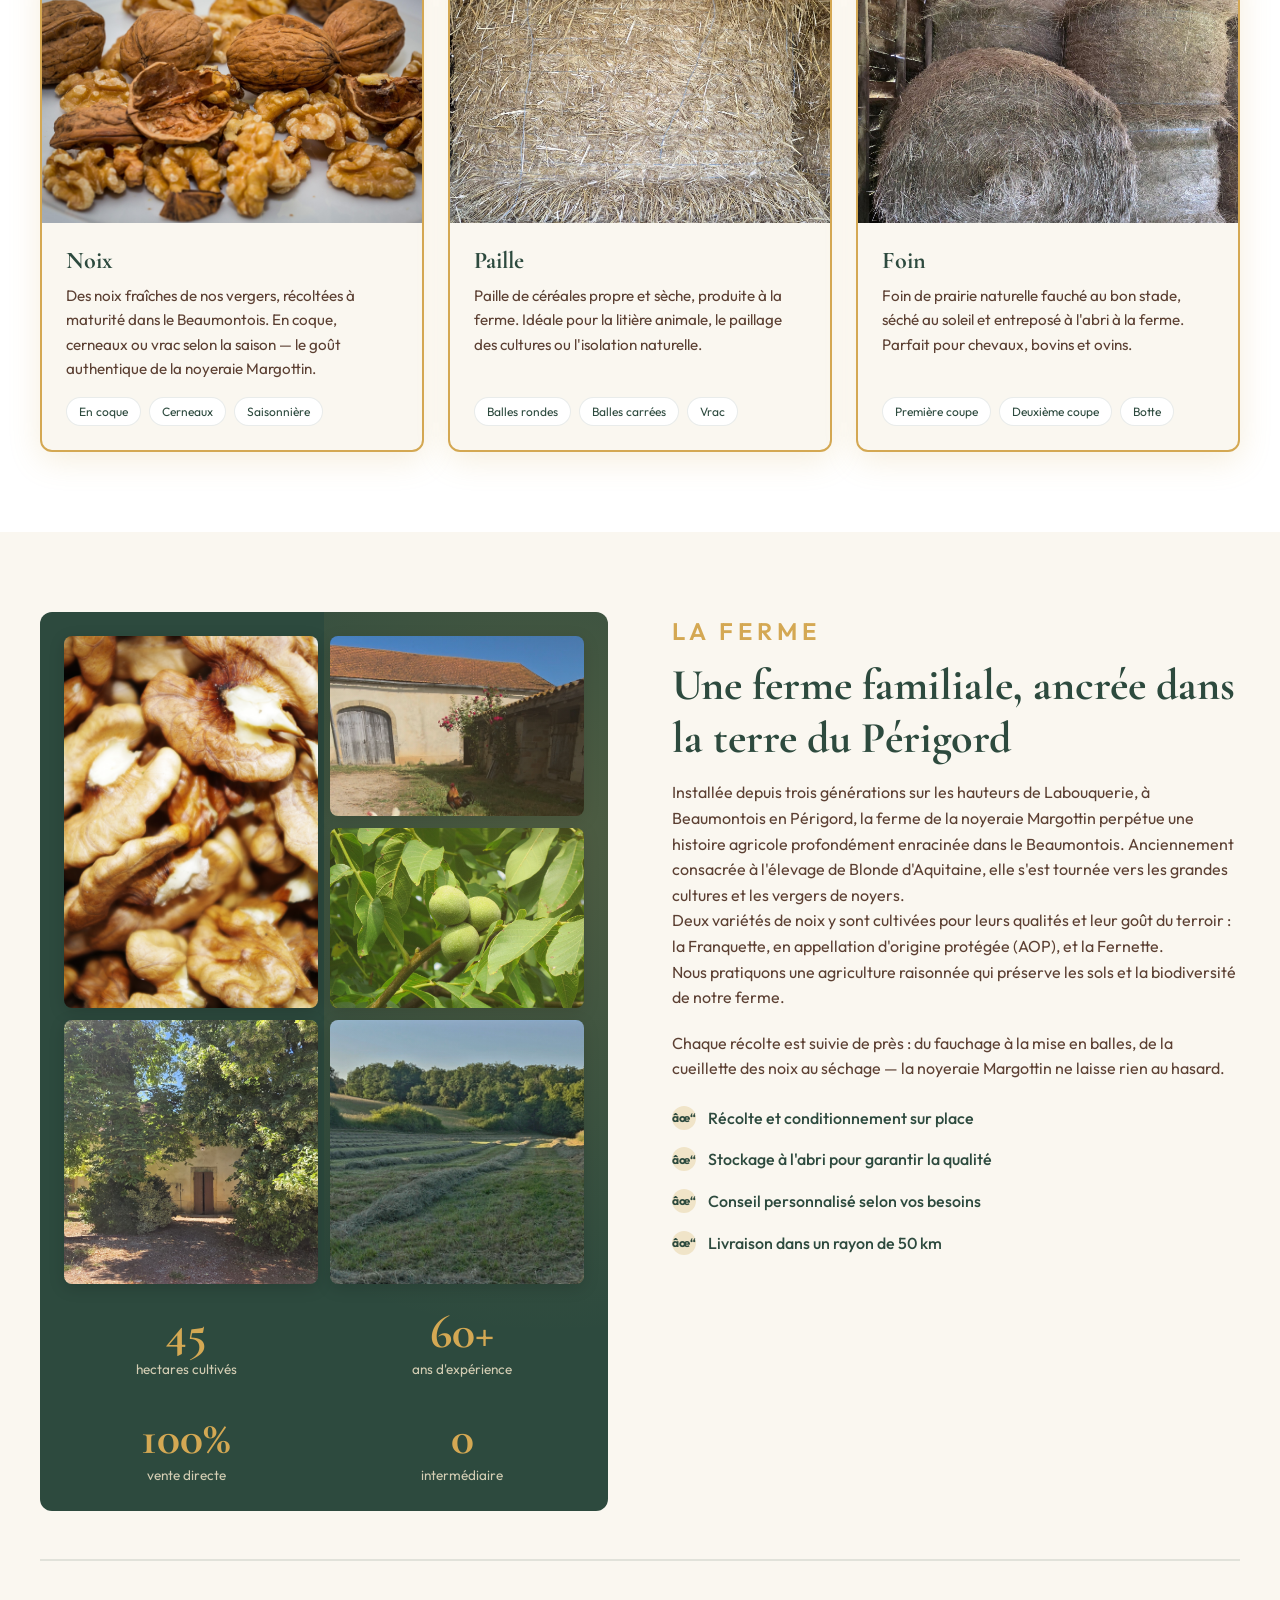
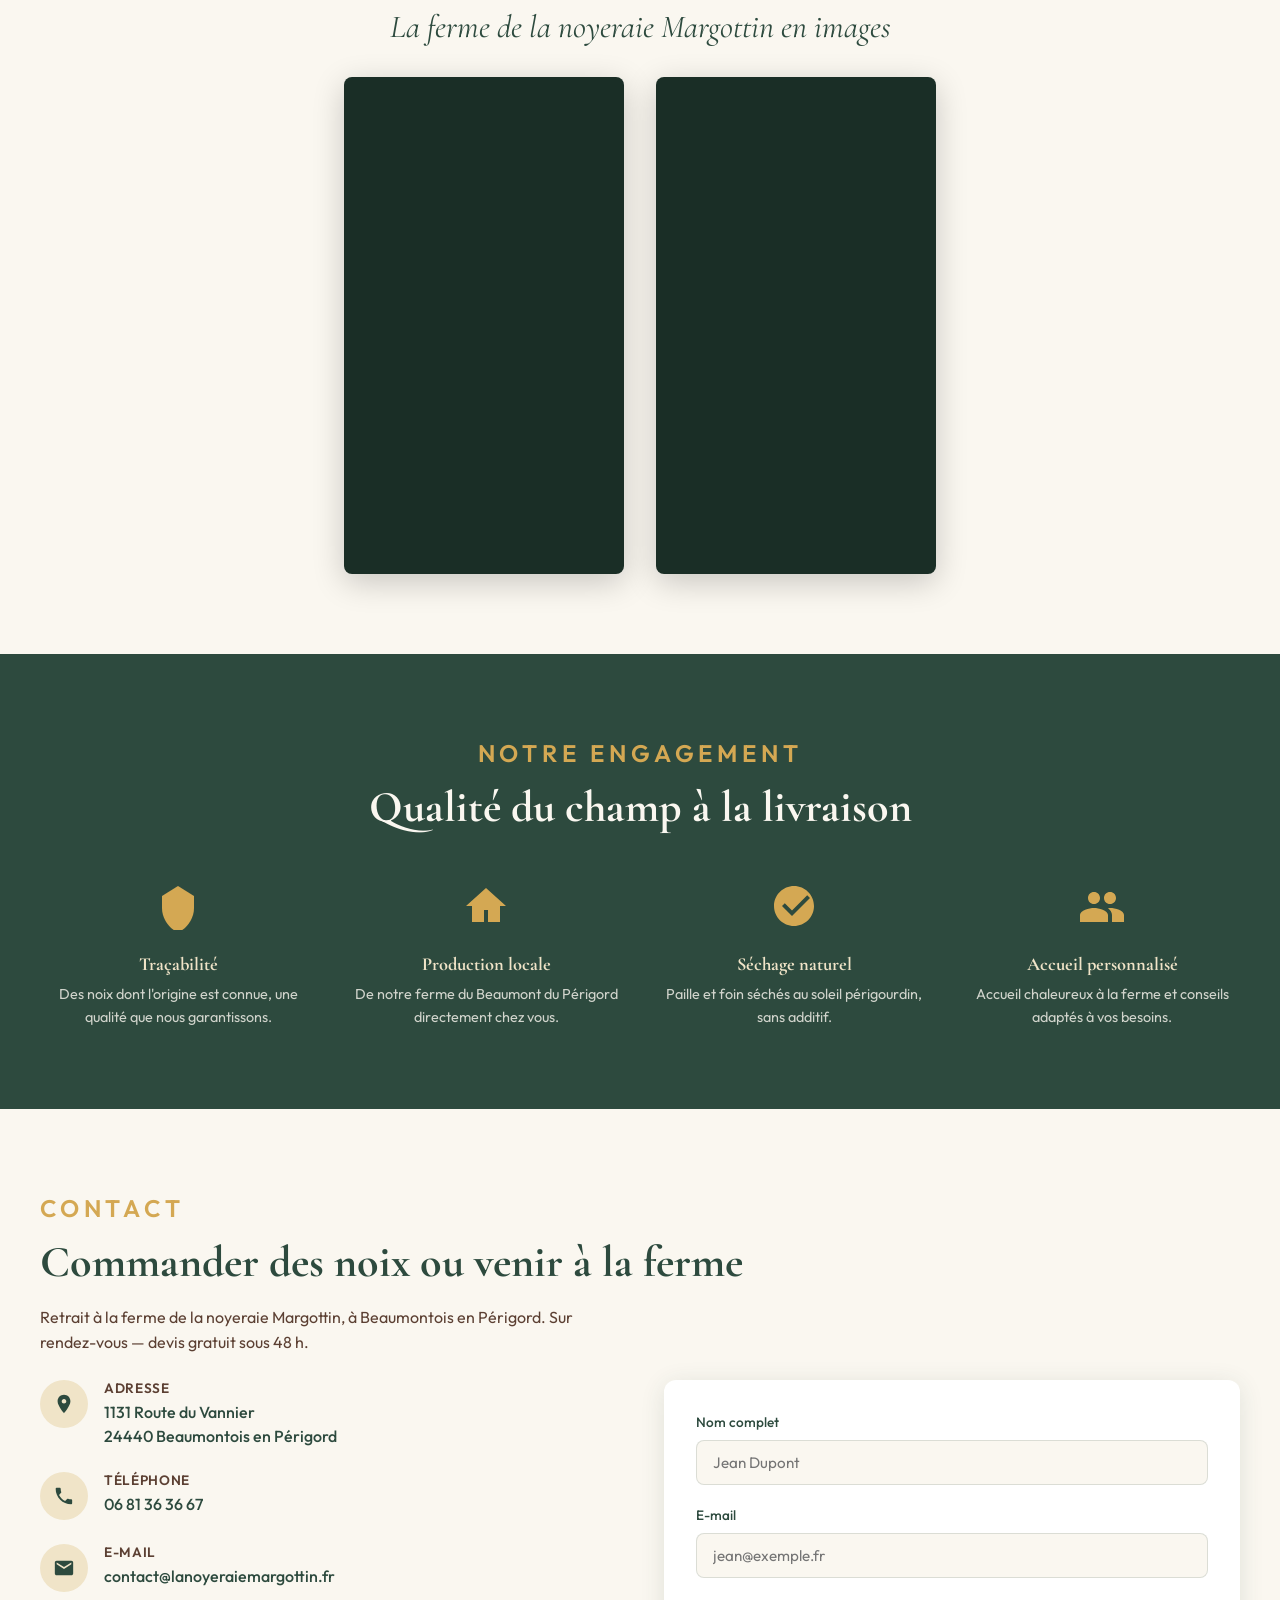
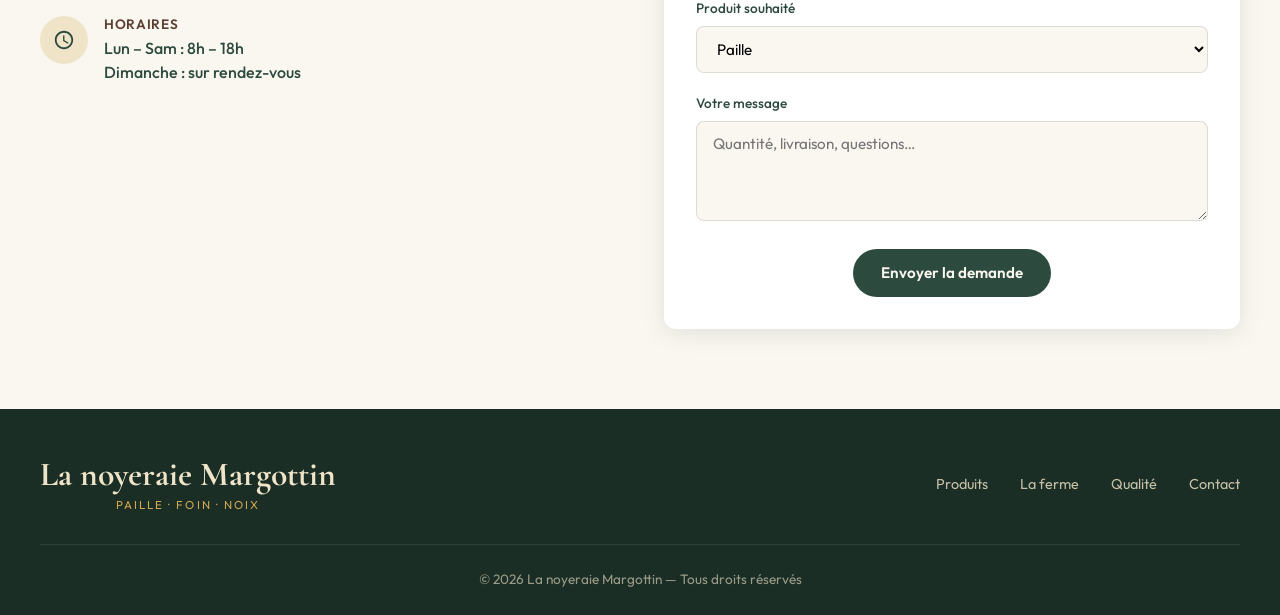
==== commit 970a19e4: "Correction de la mise en page de la section contact" ====
--- a/index.html
+++ b/index.html
@@ -245,7 +245,9 @@
         <div class="contact-info">
           <div class="contact-item">
             <div class="contact-icon">
-              <svg viewBox="0 0 24 24"><path d="M12 2C8.1 2 5 5.1 5 9c0 5.2 7 13 7 13s7-7.8 git status
+              <svg viewBox="0 0 24 24"><path d="M12 2C8.1 2 5 5.1 5 9c0 5.2 7 13 7 13s7-7.8 7-13c0-3.9-3.1-7-7-7zm0 9.5c-1.4 0-2.5-1.1-2.5-2.5S10.6 6.5 12 6.5s2.5 1.1 2.5 2.5S13.4 11.5 12 11.5z"/></svg>
+            </div>
+            <div>
               <h3>Adresse</h3>
               <p>1131 Route du Vannier<br>24440 Beaumontois en Périgord</p>
             </div>
@@ -265,7 +267,7 @@
             </div>
             <div>
               <h3>E-mail</h3>
-              <p><a href="mailto:contact@lanoyeraiemargottin">contact@lanoyeraiemargottin.fr</a></p>
+              <p><a href="mailto:contact@lanoyeraiemargottin.fr">contact@lanoyeraiemargottin.fr</a></p>
             </div>
           </div>
           <div class="contact-item">
--- a/styles.css
+++ b/styles.css
@@ -724,6 +724,18 @@
   align-items: flex-start;
 }
 
+.contact-item > div:not(.contact-icon) {
+  flex: 1;
+  min-width: 0;
+}
+
+.contact-item p {
+  line-height: 1.5;
+  margin: 0;
+  color: var(--forest);
+  font-weight: 500;
+}
+
 .contact-icon {
   width: 48px;
   height: 48px;
@@ -751,9 +763,14 @@
   margin-bottom: 0.25rem;
 }
 
-.contact-item p {
-  color: var(--forest);
-  font-weight: 500;
+.contact-item a {
+  color: inherit;
+  text-decoration: none;
+  word-break: break-word;
+}
+
+.contact-item a:hover {
+  text-decoration: underline;
 }
 
 .contact-form {
@@ -975,6 +992,14 @@
     max-width: 160px;
   }
 
+  .contact-form {
+    padding: 1.5rem;
+  }
+
+  .contact-item {
+    gap: 0.75rem;
+  }
+
   .footer-inner {
     flex-direction: column;
     text-align: center;
